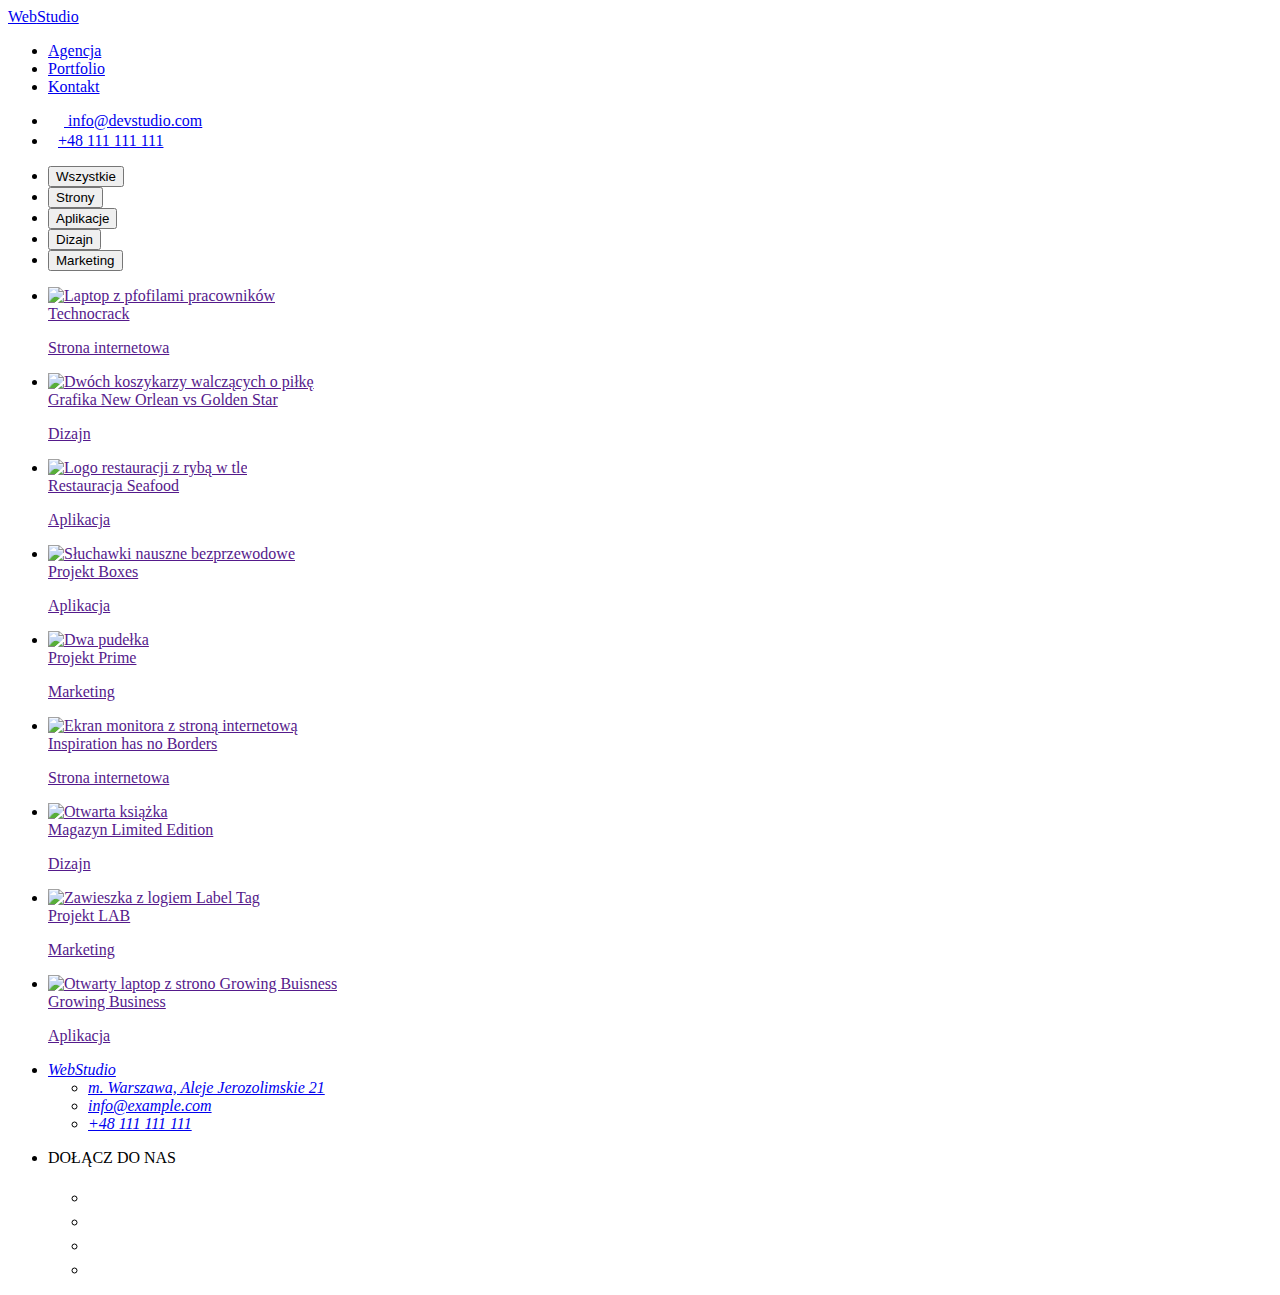
==== portfolio.html @ 14c9b8e0 "/" ====
<!DOCTYPE html>
<html lang="en">
  <head>
    <meta charset="UTF-8" />
    <meta http-equiv="X-UA-Compatible" content="IE=edge" />
    <meta name="viewport" content="width=device-width, initial-scale=1.0" />
    <title>Portfolio</title>
    <link rel="stylesheet" href="css/styles.css" />
    <link
      href="https://fonts.googleapis.com/css2?family=Raleway:wght@700&family=Roboto:wght@400;500;700;900&display=swap"
      rel="stylesheet"
    />
    <link rel="stylesheet" href="css/modern-normalize.css">
  </head>

  <body>
    <!----------------------Menu------------------------->
    <header class="header line">
      <section>
        <div class="container">
          <nav class="menu-section">
            <a href="index.html" class="menu-logo-webstudio"
              ><span class="logo-text">Web</span>Studio</a
            >

            <ul class="flex-container-menu">
              <li>
                <a href="index.html" class="menu-section-links-a">Agencja</a>
              </li>
              <li>
                <a href="portfolio.html" class="menu-section-links-a"
                  >Portfolio</a
                >
              </li>
              <li>
                <a href="kontakty" class="menu-section-links-a">Kontakt</a>
              </li>
            </ul>

            <ul class="flex-container-menu-contact">
              <li>
                <a
                  href="mailto:info@devstudio.com"
                  class="menu-social-links-a menu-email"
                  ><svg class="contact-icon" width="16" height="12">
                    <use href="images/sprite.svg#icon-envelope"></use>
                  </svg>
                  info@devstudio.com</a
                >
              </li>
              <li>
                <a href="tel:+48111111111" class="menu-social-links-a"
                  ><svg class="contact-icon" width="10" height="16">
                    <use href="images/sprite.svg#icon-smartphone"></use></svg>+48&#160;111&#160;111&#160;111</a
                >
              </li>
            </ul>
          </nav>
        </div>
      </section>
    </header>
    <!------------------------------------------------- NAGŁÓWEK -------------------------------------------->

    <main>
      <section class="section">
        <div class="container">
          <ul class="portfolio-filters-section">
            <li>
              <button type="button" class="portfolio-button">Wszystkie</button>
            </li>
            <li>
              <button type="button" class="portfolio-button">Strony</button>
            </li>
            <li>
              <button type="button" class="portfolio-button">Aplikacje</button>
            </li>
            <li>
              <button type="button" class="portfolio-button">Dizajn</button>
            </li>
            <li>
              <button type="button" class="portfolio-button">Marketing</button>
            </li>
          </ul>
        </div>

        <div class="portfolio-section">
          <ul class="portfolio-box-section">
            <li class="portfolio-box">
             <a href=""><img
                src="images/portfolio1.jpg"
                alt="Laptop z pfofilami pracowników"
                width="370"
                height="294"
              />
              <div class="portfolio-box-title">Technocrack</div>
              <p class="portfolio-box-text">Strona internetowa</p></a>
            </li>
            <li class="portfolio-box">
             <a href=""> <img
                src="images/portfolio2.jpg"
                alt="Dwóch koszykarzy walczących o piłkę"
                width="370"
                height="294"
              />
              <div class="portfolio-box-title">
                Grafika New Orlean vs Golden Star
              </div>
              <p class="portfolio-box-text">Dizajn</p></a>
            </li>
            <li class="portfolio-box">
              <a href=><img
                src="images/portfolio3.jpg"
                alt="Logo restauracji z rybą w tle"
                width="370"
                height="294"
              />
              <div class="portfolio-box-title">Restauracja Seafood</div>
              <p class="portfolio-box-text">Aplikacja</p></a>
            </li>
            <li class="portfolio-box">
             <a href=><img
                src="images/portfolio4.jpg"
                alt="Słuchawki nauszne bezprzewodowe"
                width="370"
                height="294"
              />
              <div class="portfolio-box-title">Projekt Boxes</div>
              <p class="portfolio-box-text">Aplikacja</p></a>
            </li>
            <li class="portfolio-box">
              <a href=><img
                src="images/portfolio5.jpg"
                alt="Dwa pudełka"
                width="370"
                height="294"
              />
              <div class="portfolio-box-title">Projekt Prime</div>
              <p class="portfolio-box-text">Marketing</p></a>
            </li>
            <li class="portfolio-box">
              <a href=><img
                src="images/portfolio6.jpg"
                alt="Ekran monitora z stroną internetową"
                width="370"
                height="294"
              />
              <div class="portfolio-box-title">Inspiration has no Borders</div>
              <p class="portfolio-box-text">Strona internetowa</p></a>
            </li>
            <li class="portfolio-box">
              <a href=><img
                src="images/portfolio7.jpg"
                alt="Otwarta książka"
                width="370"
                height="294"
              />
              <div class="portfolio-box-title">Magazyn Limited Edition</div>
              <p class="portfolio-box-text">Dizajn</p></a>
            </li>
            <li class="portfolio-box">
              <a href=><img
                src="images/portfolio8.jpg"
                alt="Zawieszka z logiem Label Tag"
                width="370"
                height="294"
              />
              <div class="portfolio-box-title">Projekt LAB</div>
              <p class="portfolio-box-text">Marketing</p></a>
            </li>
            <li class="portfolio-box">
              <a href=><img
                src="images/portfolio9.jpg"
                alt="Otwarty laptop z strono Growing Buisness"
                width="370"
                height="294"
              />
              <div class="portfolio-box-title">Growing Business</div>
              <p class="portfolio-box-text">Aplikacja</p></a>
            </li>
          </ul>
        </div>
      </section>
    </main>
    <section class="footer-section">
      <footer>
        <div class="container">
          <ul class="footer-containers">
            <li>
              <address>
                <a href="index.html" class="footer-logo-webstudio"><span class="logo-text">Web</span>Studio</a>
                <ul class="address-section">
                  <li>
                    <a href="m.Warszawa,AlejeJerozolimskie21" class="footer-addres">m. Warszawa, Aleje Jerozolimskie
                      21</a>
                  </li>
                  <li>
                    <a href="mailto:info@example.com" class="footer-social-links-a">info@example.com</a>
                  </li>
                  <li>
                    <a href="tel:+48111111111" class="footer-social-links-a">+48&#160;111&#160;111&#160;111</a>
                  </li>
                </ul>
              </address>
            </li>
            <li>


              <p class="footer-joinus-title">DOŁĄCZ DO NAS</p>
              <ul class="footer-icon social-list">
              <li>
                <a class="footer-social-list-link " href="">
                  <svg width="20px" height="20px">
                    <use href="images/sprite.svg#icon-instagram"></use>
                  </svg>
                </a>
              </li>
              <li>
                <a class="footer-social-list-link" href="">
                  <svg width="20px" height="20px">
                    <use href="images/sprite.svg#icon-twitter"></use>
                  </svg>
                </a>
              </li>
              <li>
                <a class="footer-social-list-link" href="">
                  <svg width="20px" height="20px">
                    <use href="images/sprite.svg#icon-facebook"></use>
                  </svg>
                </a>
              </li>
              <li>
                <a class="footer-social-list-link" href="">
                  <svg width="20px" height="20px">
                    <use href="images/sprite.svg#icon-linkedin"></use>
                  </svg>
                </a>
              </li>
            </ul>



            </li>
          </ul>
        </div>
      </footer>
    </section>
  </body>
</html>
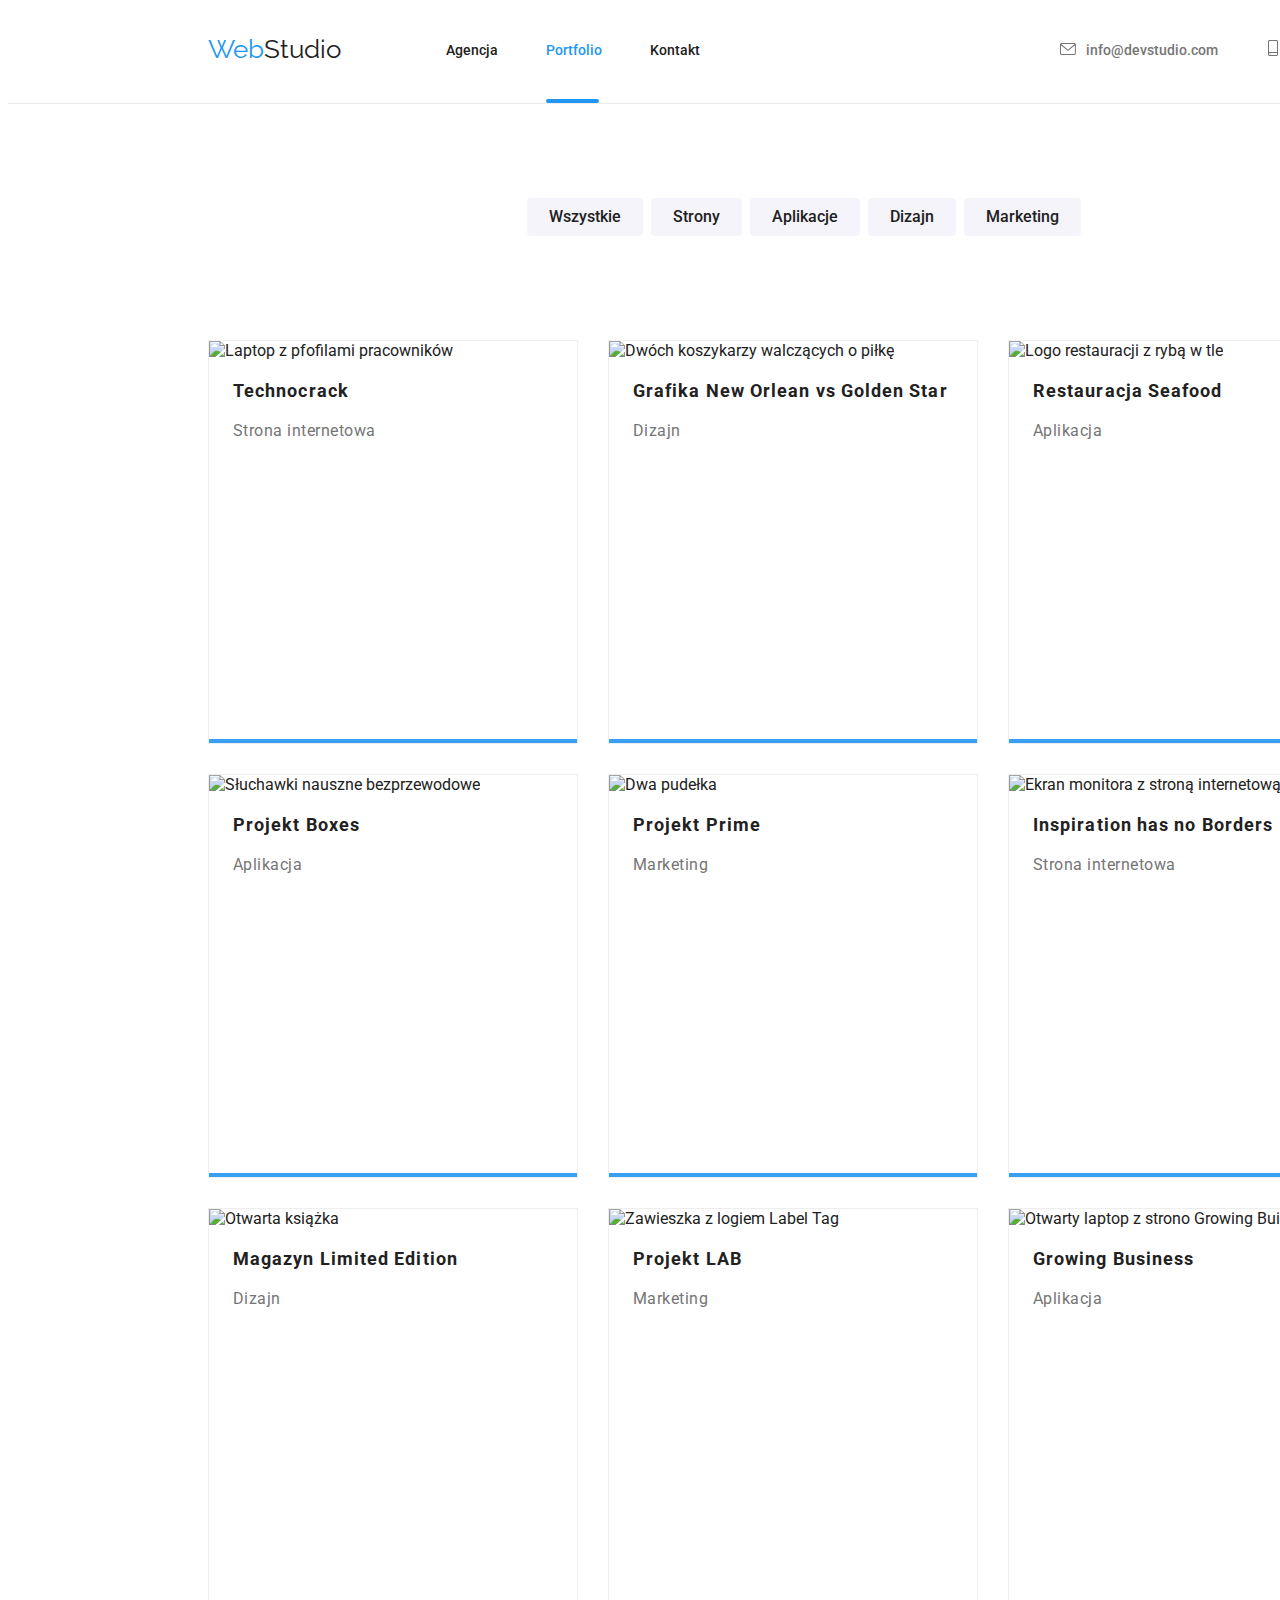
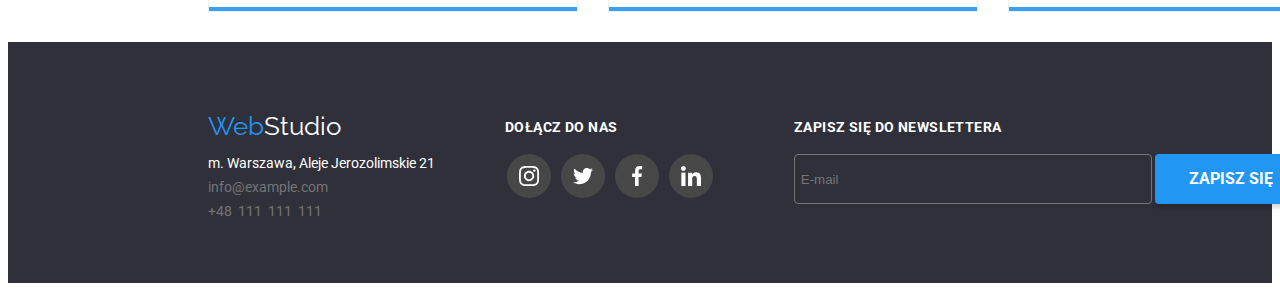
==== commit b1d63c82: "z" ====
--- a/portfolio.html
+++ b/portfolio.html
@@ -1,248 +1,286 @@
 <!DOCTYPE html>
 <html lang="en">
-  <head>
-    <meta charset="UTF-8" />
-    <meta http-equiv="X-UA-Compatible" content="IE=edge" />
-    <meta name="viewport" content="width=device-width, initial-scale=1.0" />
-    <title>Portfolio</title>
-    <link rel="stylesheet" href="css/styles.css" />
-    <link
-      href="https://fonts.googleapis.com/css2?family=Raleway:wght@700&family=Roboto:wght@400;500;700;900&display=swap"
-      rel="stylesheet"
-    />
-    <link rel="stylesheet" href="css/modern-normalize.css">
-  </head>
-
-  <body>
-    <!----------------------Menu------------------------->
-    <header class="header line">
-      <section>
-        <div class="container">
-          <nav class="menu-section">
-            <a href="index.html" class="menu-logo-webstudio"
-              ><span class="logo-text">Web</span>Studio</a
-            >
-
-            <ul class="flex-container-menu">
+
+<head>
+  <meta charset="UTF-8" />
+  <meta http-equiv="X-UA-Compatible" content="IE=edge" />
+  <meta name="viewport" content="width=device-width, initial-scale=1.0" />
+  <title>Portfolio</title>
+  <link rel="stylesheet" href="css/main.min.css" />
+  <link href="https://fonts.googleapis.com/css2?family=Raleway:wght@700&family=Roboto:wght@400;500;700;900&display=swap"
+    rel="stylesheet" />
+  <link rel="stylesheet" href="css/modern-normalize.css">
+  <link rel="stylesheet" href="images/sprite.svg" />
+</head>
+
+<body>
+  <!----------------------Menu------------------------->
+  <header class="header page__size line">
+  
+    <div class="container">
+      <nav class="section__menu">
+        <a href="index.html" class="logo__menu__webstudio"><span class="logo--text">Web</span>Studio</a>
+  <svg class="mobile__menu" data-menu-open width="16" height="24">
+    <use href="images/sprite.svg#icon-menu">
+  </svg>
+        <ul class="header__container__menu">
+          <li>
+            <a href="index.html" class="link__menu__section--a">Agencja</a>
+          </li>
+          <li class="menu__board">
+            <a href="portfolio.html" class="link__menu__section--a active">Portfolio</a>
+          </li>
+          <li>
+            <a href="#" class="link__menu__section--a">Kontakt</a>
+          </li>
+        </ul>
+  
+        <ul class="header__container__menu__contact">
+          <li>
+            <a href="mailto:info@devstudio.com" class="link__menu__social--a link__menu__email"><svg class="icon__contact"
+                width="16" height="12">
+                <use href="images/sprite.svg#icon-envelope"></use>
+              </svg>info@devstudio.com</a>
+          </li>
+          <li>
+            <a href="tel:+48111111111" class="link__menu__social--a"><svg class="icon__contact" width="10" height="16">
+                <use href="images/sprite.svg#icon-smartphone"></use>
+              </svg>
+              +48&#160 111&#160 111&#160 111</a>
+          </li>
+        </ul>
+      </nav>
+    </div>
+  
+  </header>
+  <!------------------------------------------------- NAGŁÓWEK -------------------------------------------->
+
+  <main class="page-size">
+    <div class="section">
+      <div class="container">
+        <div>
+          <ul class="portfolio__section__filters">
+            <li>
+              <button type="button" class="portfolio__button">Wszystkie</button>
+            </li>
+            <li>
+              <button type="button" class="portfolio__button">Strony</button>
+            </li>
+            <li>
+              <button type="button" class="portfolio__button">Aplikacje</button>
+            </li>
+            <li>
+              <button type="button" class="portfolio__button">Dizajn</button>
+            </li>
+            <li>
+              <button type="button" class="portfolio__button">Marketing</button>
+            </li>
+          </ul>
+        </div>
+
+        <div class="portfolio__section">
+          <ul class="portfolio__section__box">
+            <li>
+              <div class="portfolio__box">
+                <a><img src="images/portfolio1.jpg" alt="Laptop z pfofilami pracowników" width="370" height="294" />
+                  <div class="portfolio__box--overlay portfolio__box--overlay--text"><span>Technocrack jest popularną
+                      platformą wykorzystywaną do
+                      rozpowszechniania
+                      koronawirusa. Firmy wykorzystują tę platformę
+                      do celów szpiegowskich i ataków na niezabezpieczone serwery konkurencji</span></div>
+                  <div class="portfolio__box__text__section">
+                    <div class="portfolio__box--title">Technocrack</div>
+                    <p class="portfolio__box--text">Strona internetowa</p>
+                  </div>
+                </a>
+              </div>
+            </li>
+            <li class="portfolio__box">
+              <a><img src="images/portfolio2.jpg" alt="Dwóch koszykarzy walczących o piłkę" width="370" height="294" />
+                <div class="portfolio__box--overlay portfolio__box--overlay--text"><span>Technocrack jest popularną
+                    platformą wykorzystywaną do
+                    rozpowszechniania
+                    koronawirusa. Firmy wykorzystują tę platformę
+                    do celów szpiegowskich i ataków na niezabezpieczone serwery konkurencji</span></div>
+                <div class="portfolio__box__text__section">
+                  <div class="portfolio__box--title">
+                    Grafika New Orlean vs Golden Star
+                  </div>
+                  <p class="portfolio__box--text">Dizajn</p>
+                </div>
+              </a>
+            </li>
+            <li class="portfolio__box">
+              <a><img src="images/portfolio3.jpg" alt="Logo restauracji z rybą w tle" width="370" height="294" />
+                <div class="portfolio__box--overlay portfolio__box--overlay--text"><span>Technocrack jest popularną
+                    platformą wykorzystywaną do
+                    rozpowszechniania
+                    koronawirusa. Firmy wykorzystują tę platformę
+                    do celów szpiegowskich i ataków na niezabezpieczone serwery konkurencji</span></div>
+                <div class="portfolio__box__text__section">
+                  <div class="portfolio__box--title">Restauracja Seafood</div>
+                  <p class="portfolio__box--text">Aplikacja</p>
+                </div>
+              </a>
+            </li>
+            <li class="portfolio__box">
+              <a><img src="images/portfolio4.jpg" alt="Słuchawki nauszne bezprzewodowe" width="370" height="294" />
+                <div class="portfolio__box--overlay portfolio__box--overlay--text"><span>Technocrack jest popularną
+                    platformą wykorzystywaną do
+                    rozpowszechniania
+                    koronawirusa. Firmy wykorzystują tę platformę
+                    do celów szpiegowskich i ataków na niezabezpieczone serwery konkurencji</span></div>
+                <div class="portfolio__box__text__section">
+                  <div class="portfolio__box--title">Projekt Boxes</div>
+                  <p class="portfolio__box--text">Aplikacja</p>
+                </div>
+              </a>
+            </li>
+            <li class="portfolio__box">
+              <a><img src="images/portfolio5.jpg" alt="Dwa pudełka" width="370" height="294" />
+                <div class="portfolio__box--overlay portfolio__box--overlay--text"><span>Technocrack jest popularną
+                    platformą wykorzystywaną do
+                    rozpowszechniania
+                    koronawirusa. Firmy wykorzystują tę platformę
+                    do celów szpiegowskich i ataków na niezabezpieczone serwery konkurencji</span></div>
+                <div class="portfolio__box__text__section">
+                  <div class="portfolio__box--title">Projekt Prime</div>
+                  <p class="portfolio__box--text">Marketing</p>
+                </div>
+              </a>
+            </li>
+            <li class="portfolio__box">
+              <a><img src="images/portfolio6.jpg" alt="Ekran monitora z stroną internetową" width="370" height="294" />
+                <div class="portfolio__box--overlay portfolio__box--overlay--text"><span>Technocrack jest popularną
+                    platformą wykorzystywaną do
+                    rozpowszechniania
+                    koronawirusa. Firmy wykorzystują tę platformę
+                    do celów szpiegowskich i ataków na niezabezpieczone serwery konkurencji</span></div>
+                <div class="portfolio__box__text__section">
+                  <div class="portfolio__box--title">Inspiration has no Borders</div>
+                  <p class="portfolio__box--text">Strona internetowa</p>
+                </div>
+              </a>
+            </li>
+            <li class="portfolio__box">
+              <a><img src="images/portfolio7.jpg" alt="Otwarta książka" width="370" height="294" />
+                <div class="portfolio__box--overlay portfolio__box--overlay--text"><span>Technocrack jest popularną
+                    platformą wykorzystywaną do
+                    rozpowszechniania
+                    koronawirusa. Firmy wykorzystują tę platformę
+                    do celów szpiegowskich i ataków na niezabezpieczone serwery konkurencji</span></div>
+                <div class="portfolio__box__text__section">
+                  <div class="portfolio__box--title">Magazyn Limited Edition</div>
+                  <p class="portfolio__box--text">Dizajn</p>
+                </div>
+              </a>
+            </li>
+            <li class="portfolio__box">
+              <a><img src="images/portfolio8.jpg" alt="Zawieszka z logiem Label Tag" width="370" height="294" />
+                <div class="portfolio__box--overlay portfolio__box--overlay--text"><span>Technocrack jest popularną
+                    platformą wykorzystywaną do
+                    rozpowszechniania
+                    koronawirusa. Firmy wykorzystują tę platformę
+                    do celów szpiegowskich i ataków na niezabezpieczone serwery konkurencji</span></div>
+                <div class="portfolio__box__text__section">
+                  <div class="portfolio__box--title">Projekt LAB</div>
+                  <p class="portfolio__box--text">Marketing</p>
+                </div>
+              </a>
+            </li>
+            <li class="portfolio__box">
+              <a><img src="images/portfolio9.jpg" alt="Otwarty laptop z strono Growing Buisness" width="370"
+                  height="294" />
+                <div class="portfolio__box--overlay portfolio__box--overlay--text"><span>Technocrack jest popularną
+                    platformą wykorzystywaną do
+                    rozpowszechniania
+                    koronawirusa. Firmy wykorzystują tę platformę
+                    do celów szpiegowskich i ataków na niezabezpieczone serwery konkurencji</span></div>
+                <div class="portfolio__box__text__section">
+                  <div class="portfolio__box--title">Growing Business</div>
+                  <p class="portfolio__box--text">Aplikacja</p>
+                </div>
+              </a>
+            </li>
+          </ul>
+        </div>
+      </div>
+    </div>
+
+
+  <footer class="section__footer">
+    <div class="container footer__column">
+      <ul class="container__footer">
+        <li>
+          <address>
+            <a href="index.html" class="logo__footer__webstudio"><span class="logo--text">Web</span>Studio</a>
+            <ul class="section__address">
               <li>
-                <a href="index.html" class="menu-section-links-a">Agencja</a>
+                <a href="m.Warszawa,AlejeJerozolimskie21" class="footer__address">m. Warszawa, Aleje Jerozolimskie
+                  21</a>
               </li>
               <li>
-                <a href="portfolio.html" class="menu-section-links-a"
-                  >Portfolio</a
-                >
+                <a href="mailto:info@example.com" class="link__footer__social--a">info@example.com</a>
               </li>
               <li>
-                <a href="kontakty" class="menu-section-links-a">Kontakt</a>
+                <a href="tel:+48111111111" class="link__footer__social--a">+48&#160 111&#160 111&#160 111</a>
               </li>
             </ul>
-
-            <ul class="flex-container-menu-contact">
-              <li>
-                <a
-                  href="mailto:info@devstudio.com"
-                  class="menu-social-links-a menu-email"
-                  ><svg class="contact-icon" width="16" height="12">
-                    <use href="images/sprite.svg#icon-envelope"></use>
-                  </svg>
-                  info@devstudio.com</a
-                >
-              </li>
-              <li>
-                <a href="tel:+48111111111" class="menu-social-links-a"
-                  ><svg class="contact-icon" width="10" height="16">
-                    <use href="images/sprite.svg#icon-smartphone"></use></svg>+48&#160;111&#160;111&#160;111</a
-                >
-              </li>
-            </ul>
-          </nav>
-        </div>
-      </section>
-    </header>
-    <!------------------------------------------------- NAGŁÓWEK -------------------------------------------->
-
-    <main>
-      <section class="section">
-        <div class="container">
-          <ul class="portfolio-filters-section">
-            <li>
-              <button type="button" class="portfolio-button">Wszystkie</button>
-            </li>
-            <li>
-              <button type="button" class="portfolio-button">Strony</button>
-            </li>
-            <li>
-              <button type="button" class="portfolio-button">Aplikacje</button>
-            </li>
-            <li>
-              <button type="button" class="portfolio-button">Dizajn</button>
-            </li>
-            <li>
-              <button type="button" class="portfolio-button">Marketing</button>
-            </li>
-          </ul>
-        </div>
-
-        <div class="portfolio-section">
-          <ul class="portfolio-box-section">
-            <li class="portfolio-box">
-             <a href=""><img
-                src="images/portfolio1.jpg"
-                alt="Laptop z pfofilami pracowników"
-                width="370"
-                height="294"
-              />
-              <div class="portfolio-box-title">Technocrack</div>
-              <p class="portfolio-box-text">Strona internetowa</p></a>
-            </li>
-            <li class="portfolio-box">
-             <a href=""> <img
-                src="images/portfolio2.jpg"
-                alt="Dwóch koszykarzy walczących o piłkę"
-                width="370"
-                height="294"
-              />
-              <div class="portfolio-box-title">
-                Grafika New Orlean vs Golden Star
-              </div>
-              <p class="portfolio-box-text">Dizajn</p></a>
-            </li>
-            <li class="portfolio-box">
-              <a href=><img
-                src="images/portfolio3.jpg"
-                alt="Logo restauracji z rybą w tle"
-                width="370"
-                height="294"
-              />
-              <div class="portfolio-box-title">Restauracja Seafood</div>
-              <p class="portfolio-box-text">Aplikacja</p></a>
-            </li>
-            <li class="portfolio-box">
-             <a href=><img
-                src="images/portfolio4.jpg"
-                alt="Słuchawki nauszne bezprzewodowe"
-                width="370"
-                height="294"
-              />
-              <div class="portfolio-box-title">Projekt Boxes</div>
-              <p class="portfolio-box-text">Aplikacja</p></a>
-            </li>
-            <li class="portfolio-box">
-              <a href=><img
-                src="images/portfolio5.jpg"
-                alt="Dwa pudełka"
-                width="370"
-                height="294"
-              />
-              <div class="portfolio-box-title">Projekt Prime</div>
-              <p class="portfolio-box-text">Marketing</p></a>
-            </li>
-            <li class="portfolio-box">
-              <a href=><img
-                src="images/portfolio6.jpg"
-                alt="Ekran monitora z stroną internetową"
-                width="370"
-                height="294"
-              />
-              <div class="portfolio-box-title">Inspiration has no Borders</div>
-              <p class="portfolio-box-text">Strona internetowa</p></a>
-            </li>
-            <li class="portfolio-box">
-              <a href=><img
-                src="images/portfolio7.jpg"
-                alt="Otwarta książka"
-                width="370"
-                height="294"
-              />
-              <div class="portfolio-box-title">Magazyn Limited Edition</div>
-              <p class="portfolio-box-text">Dizajn</p></a>
-            </li>
-            <li class="portfolio-box">
-              <a href=><img
-                src="images/portfolio8.jpg"
-                alt="Zawieszka z logiem Label Tag"
-                width="370"
-                height="294"
-              />
-              <div class="portfolio-box-title">Projekt LAB</div>
-              <p class="portfolio-box-text">Marketing</p></a>
-            </li>
-            <li class="portfolio-box">
-              <a href=><img
-                src="images/portfolio9.jpg"
-                alt="Otwarty laptop z strono Growing Buisness"
-                width="370"
-                height="294"
-              />
-              <div class="portfolio-box-title">Growing Business</div>
-              <p class="portfolio-box-text">Aplikacja</p></a>
-            </li>
-          </ul>
-        </div>
-      </section>
-    </main>
-    <section class="footer-section">
-      <footer>
-        <div class="container">
-          <ul class="footer-containers">
-            <li>
-              <address>
-                <a href="index.html" class="footer-logo-webstudio"><span class="logo-text">Web</span>Studio</a>
-                <ul class="address-section">
-                  <li>
-                    <a href="m.Warszawa,AlejeJerozolimskie21" class="footer-addres">m. Warszawa, Aleje Jerozolimskie
-                      21</a>
-                  </li>
-                  <li>
-                    <a href="mailto:info@example.com" class="footer-social-links-a">info@example.com</a>
-                  </li>
-                  <li>
-                    <a href="tel:+48111111111" class="footer-social-links-a">+48&#160;111&#160;111&#160;111</a>
-                  </li>
-                </ul>
-              </address>
-            </li>
-            <li>
-
-
-              <p class="footer-joinus-title">DOŁĄCZ DO NAS</p>
-              <ul class="footer-icon social-list">
-              <li>
-                <a class="footer-social-list-link " href="">
-                  <svg width="20px" height="20px">
-                    <use href="images/sprite.svg#icon-instagram"></use>
-                  </svg>
-                </a>
-              </li>
-              <li>
-                <a class="footer-social-list-link" href="">
-                  <svg width="20px" height="20px">
-                    <use href="images/sprite.svg#icon-twitter"></use>
-                  </svg>
-                </a>
-              </li>
-              <li>
-                <a class="footer-social-list-link" href="">
-                  <svg width="20px" height="20px">
-                    <use href="images/sprite.svg#icon-facebook"></use>
-                  </svg>
-                </a>
-              </li>
-              <li>
-                <a class="footer-social-list-link" href="">
-                  <svg width="20px" height="20px">
-                    <use href="images/sprite.svg#icon-linkedin"></use>
-                  </svg>
-                </a>
-              </li>
-            </ul>
-
-
-
-            </li>
-          </ul>
-        </div>
-      </footer>
-    </section>
-  </body>
-</html>
+          </address>
+        </li>
+        <li>
+          <p class="footer__joinus__title">DOŁĄCZ DO NAS</p>
+          <ul class="icon__footer list__social">
+            <li>
+              <a class="list__social__footer__link" href="">
+                <svg width="20px" height="20px">
+                  <use href="images/sprite.svg#icon-instagram"></use>
+                </svg>
+              </a>
+            </li>
+            <li>
+              <a class="list__social__footer__link" href="">
+                <svg width="20px" height="20px">
+                  <use href="images/sprite.svg#icon-twitter"></use>
+                </svg>
+              </a>
+            </li>
+            <li>
+              <a class="list__social__footer__link" href="">
+                <svg width="20px" height="20px">
+                  <use href="images/sprite.svg#icon-facebook"></use>
+                </svg>
+              </a>
+            </li>
+            <li>
+              <a class="list__social__footer__link" href="">
+                <svg width="20px" height="20px">
+                  <use href="images/sprite.svg#icon-linkedin"></use>
+                </svg>
+              </a>
+            </li>
+          </ul>
+        </li>
+        <li>
+          <p class="footer__newsletter">Zapisz się do newslettera</p>
+          <ul>
+            <li class="footer__modal">
+              <form>
+                <label>
+                  <input class="footer__modal__input" type="email" name="email" placeholder=" E-mail" />
+                  <button class="footer__button footer__button__text" type="submit">ZAPISZ SIĘ<span
+                      class="icon__footer__send"><svg height="24px" width="24px">
+                        <use href="images/sprite.svg#icon-icon-send"></use>
+                      </svg></span></button>
+                </label>
+              </form>
+            </li>
+          </ul>
+        </li>
+      </ul>
+    </div>
+  </footer>
+  </main>
+</body>
+
+</html>--- a/css/main.min.css
+++ b/css/main.min.css
@@ -0,0 +1,2 @@
+.visually__hidden{border:0;clip:rect(0 0 0 0);height:auto;margin:0;overflow:hidden;padding:0;position:absolute;width:1px;white-space:nowrap}:root{--main-font: "Roboto", sans-serif;--secondary-font: "Raleway", sans-serif;--main-color: #212121;--secondary-color: #757575;--third-color: #ffffff;--brand-color: #2196f3;--main-background-color: #ffffff;--secondary-background-color: #2f303a;--third-background-color: #f5f4fa;--fourth-background-color: #474747;--main-icon-color: #afb1b8}h1,h2,h3,h4,h5,h6{margin:0;padding:0}ul,ol{margin:0;padding:0;list-style:none}p{padding:0}body{font-family:var(--main-font);color:var(--main-color);background:var(--main-background-color)}a{text-decoration:none}.section__our__strenghts{display:flex;justify-content:center;letter-spacing:0.03em}@media screen and (min-device-pixel-ratio: 2) and (min-width: 320px) and (max-width: 768px), screen and (-webkit-min-device-pixel-ratio: 2) and (min-width: 320px) and (max-width: 768px), screen and (min-resolution: 192dpi) and (min-width: 320px) and (max-width: 768px), screen and (min-resolution: 2dppx) and (min-width: 320px) and (max-width: 768px){.section__title{height:400px;margin:0 auto;background-image:linear-gradient(rgba(47,48,58,0.4), #2f303a66),url(/images/obraz-tla.jpg);background-size:480px 400px;background-repeat:no-repeat;background-color:var(--secondary-background-color)}.section__our__strenghts{margin-top:60px}}@media screen and (min-width: 320px) and (max-width: 768px){.section__footer{text-align:center;padding-top:60px;padding-bottom:60px;background:var(--secondary-background-color)}__address{letter-spacing:0.03em;display:block;align-content:center}}@media screen and (min-device-pixel-ratio: 2) and (min-width: 768px) and (max-width: 1200px), screen and (-webkit-min-device-pixel-ratio: 2) and (min-width: 768px) and (max-width: 1200px), screen and (min-resolution: 192dpi) and (min-width: 768px) and (max-width: 1200px), screen and (min-resolution: 2dppx) and (min-width: 768px) and (max-width: 1200px){.section__menu{display:flex}.section__title{height:600px;margin:0 auto;background-image:linear-gradient(rgba(47,48,58,0.4), rgba(47,48,58,0.4)),url(/images/obraz-tla1x.jpg);background-size:1200px 600px;background-repeat:no-repeat;background-color:var(--secondary-background-color)}.section__our__strenghts{display:flex;justify-content:center;letter-spacing:0.03em;column-count:2}.section__footer{padding-top:60px;padding-bottom:60px;background:var(--secondary-background-color)}.section__footer__address{letter-spacing:0.03em;display:block;align-content:center}address{text-align:center}}@media screen and (min-device-pixel-ratio: 2) and (min-width: 1200px) and (max-width: 1600px), screen and (-webkit-min-device-pixel-ratio: 2) and (min-width: 1200px) and (max-width: 1600px), screen and (min-resolution: 192dpi) and (min-width: 1200px) and (max-width: 1600px), screen and (min-resolution: 2dppx) and (min-width: 1200px) and (max-width: 1600px){.section__menu{display:flex;width:1200px}.section__title{height:600px;margin:0 auto;background-image:linear-gradient(rgba(47,48,58,0.4), rgba(47,48,58,0.4)),url(/images/obraz-tla2x.jpg);background-size:1600px 600px;background-repeat:no-repeat;background-color:var(--secondary-background-color)}.section__our__strenghts{display:flex;justify-content:center;letter-spacing:0.03em}.section__footer{display:flex;padding-top:60px;padding-bottom:60px;background:var(--secondary-background-color)}.section__footer__address{letter-spacing:0.03em;display:block;align-content:center}}.section__menu{display:flex}.section__title{height:600px;margin:0 auto;background-image:linear-gradient(rgba(47,48,58,0.4), rgba(47,48,58,0.4)),url(/images/obraz-tla2x.jpg);background-size:cover;background-repeat:no-repeat;background-color:var(--secondary-background-color)}.section__footer{padding-top:60px;padding-bottom:60px;background:var(--secondary-background-color)}@media screen and (min-width: 320px) and (max-width: 768px){.container{min-width:320px;padding:0px 15px;margin:0 auto}.our__strengths__container{padding-top:60px}.container__footer{display:block}}@media screen and (min-width: 768px) and (max-width: 1200px){.container{min-width:768px;padding:0px 15px;margin:0 auto}.our__strengths__container{padding-top:60px;padding-bottom:60px;column-count:2}}@media screen and (min-width: 1200px) and (max-width: 1600px){.container{min-width:1200px;padding:0px 200px;margin:0 auto}.our__strengths__container{padding-top:94px;padding-bottom:60px;column-count:4}.container__footer{display:flex}}.backdrop{position:fixed;left:0;top:0;width:100%;height:100%;background-color:rgba(0,0,0,0.2)}.modal{position:relative;top:10%;margin:auto;width:528px;min-height:581px;background-color:var(--main-background-color);transition-duration:250ms}.modal__svg{position:absolute;width:18px;height:18px;fill:var(--main-color);top:14px;right:10px;margin-right:-50%;transform:translate(-50%, -50%)}.modal__svg:hover{border-color:var(--brand-color);fill:var(--brand-color);transition-duration:250ms}.modal__content{display:flex;flex-direction:column;margin-bottom:10px;width:448px;margin:0 auto;justify-content:center}.modal__label{display:flex;flex-direction:column;padding-bottom:10px;font-family:var(--main-font);font-style:normal;font-weight:400;font-size:12px;line-height:14px;letter-spacing:0.01em;color:var(--secondary-color)}.modal__input,.modal__input__comment{border:1px solid rgba(33,33,33,0.2);box-sizing:border-box;border-radius:4px}.modal__input:hover,.modal__input__comment:hover{border-color:var(--brand-color);fill:var(--brand-color);transition-duration:250ms}.modal__input{height:40px;padding-left:40px}.modal__input__comment{height:120px;resize:none}.modal__title{font-family:var(--main-font);font-style:normal;font-weight:700;font-size:20px;line-height:23px;text-align:center;letter-spacing:0.03em;color:var(--main-color);margin-top:40px}.modal__rules--text{font-family:var(--main-font);font-style:normal;font-weight:400;font-size:14px;line-height:24px;letter-spacing:0.03em;margin-bottom:30px;color:var(--secondary-color)}.modal__rules--text:before{display:inline-block;content:"";width:16px;height:16px;border-radius:2px;border:1px solid #000}.modal__rules__checkbox{display:block;content:""}.modal__rules__checkbox:checked+.modal__rules--text::before{color:var(--brand-color);background-color:var(--brand-color);border:none;background-image:url(../images/vector.svg);background-repeat:no-repeat;background-position:center}.rules__link{color:var(--brand-color)}.close__btn{position:absolute;top:8px;right:8px;color:#212121;border:1px solid rgba(0,0,0,0.1);width:30px;height:30px;background-color:transparent;border-radius:50%;cursor:pointer}.is__hidden{opacity:0;visibility:hidden;pointer-events:none}.menu{display:flex;flex-direction:column;justify-content:space-between;z-index:1;position:fixed;left:0;top:0;width:100%;height:100%;background-color:white;padding:48px 40px;transition:opacity 250ms cubic-bezier(0.4, 0, 0.2, 1)}.menu__nav-list{display:block;flex-grow:1;background-color:white;width:480px;height:796px;margin-bottom:270px}.menu__nav-item:not(:last-child){margin-bottom:32px}.menu__contact-list{display:block;margin-bottom:32px}.menu__contact-item{margin-bottom:32px}.menu__phone{text-decoration:none;font-weight:500;font-size:34px;line-height:1.176;letter-spacing:0.02em;color:var(--brand-color)}.menu__social-list{justify-content:space-between;align-items:center;flex-wrap:wrap}.mobile-menu__close-btn{position:absolute;width:40px;height:40px;padding:7px;border:none;top:10px;right:15px;transition-property:fill;transition-duration:250ms;transition-timing-function:cubic-bezier(0.4, 0, 0.2, 1)}.mobile-menu__close-btn:hover{fill:var(--brand-color)}.mobile-menu__nav-link{font-weight:500;text-decoration:none;font-size:40px;line-height:1.175;letter-spacing:0.02em;color:var(--main-color);transition-property:color;transition-duration:250ms;transition-timing-function:cubic-bezier(0.4, 0, 0.2, 1)}.mobile-menu__nav-link:hover,.mobile-menu__nav-link:focus{color:var(--brand-color)}.mobile-menu__mail{text-decoration:none;font-weight:500;font-size:24px;line-height:1.167;letter-spacing:0.02em;color:var(--secondary-color);transition-property:color;transition-duration:250ms;transition-timing-function:cubic-bezier(0.4, 0, 0.2, 1)}.mobile-menu__mail:hover,.mobile-menu__mail:focus{color:var(--brand-color)}.mobile-menu__social-link{text-decoration:none;font-weight:500;font-size:18px;line-height:1.223;letter-spacing:0.02em;color:var(--brand-color);position:relative}.mobile-menu__social-item{position:relative;display:inline-block;padding-right:20px}.mobile-menu__social-item:not(:first-child)::before{content:"";position:absolute;left:0;top:0;width:0;height:100%;border:1px solid rgba(33,33,33,0.2);transform:translateX(-10px)}@media screen and (min-width: 320px) and (max-width: 768px){.logo__menu__webstudio{width:145px;height:31px;margin-right:93px;font-family:var(--secondary-font);font-style:normal;font-size:26px;line-height:75%;color:var(--main-color);display:flex}.logo__footer__webstudio{color:var(--third-color);font-family:var(--secondary-font);font-style:normal;font-size:26px;line-height:191%}.logo--text{color:var(--brand-color)}}@media screen and (min-width: 768px) and (max-width: 1200px){.logo__menu__webstudio{width:145px;height:31px;margin-right:93px;font-family:var(--secondary-font);font-style:normal;font-size:26px;line-height:75%;color:var(--main-color);display:flex}.logo__footer__webstudio{color:var(--third-color);font-family:var(--secondary-font);font-style:normal;font-size:26px;line-height:191%}.logo--text{color:var(--brand-color)}}@media screen and (min-width: 1200px) and (max-width: 1600px){.logo__menu__webstudio{width:145px;height:31px;margin-right:93px;font-family:var(--secondary-font);font-style:normal;font-size:26px;line-height:75%;color:var(--main-color);display:flex}.logo__footer__webstudio{color:var(--third-color);font-family:var(--secondary-font);font-style:normal;font-size:26px;line-height:191%}.logo--text{color:var(--brand-color)}}.button{cursor:pointer;color:var(--main-color);background-color:var(--brand-color);border:none}.button .button:hover{color:var(--third-color);background-color:var(--brand-color);transition-duration:250ms}.button__main{margin:0 auto;width:200px;height:50px;display:flex;justify-content:center;align-items:center;margin-top:32px;box-shadow:0px 4px 4px rgba(0,0,0,0.15);border-radius:4px;cursor:pointer;color:var(--main-color);background-color:var(--brand-color);border:none}.button__main--text{font-size:16px;line-height:188%;color:var(--third-color);font-weight:700}@media screen and (min-width: 320px) and (max-width: 768px){.link__footer__social--a{font-size:14px;line-height:171%;font-style:normal;color:var(--secondary-color);transition-duration:250ms}.link__footer__social--a:hover{color:var(--brand-color);transition-duration:250ms}}@media screen and (min-width: 768px) and (max-width: 1200px){.link__menu__section--a,.link__menu__social--a{font-size:14px;font-weight:500;line-height:146%}.link__menu__social--a{color:var(--secondary-color);text-decoration:none}.link__menu__social--a:hover{color:var(--brand-color);transition-duration:250ms}.link__menu__section--a{position:relative;color:var(--main-color)}.link__menu__section--a:hover{color:var(--brand-color);transition-duration:250ms}.link__menu__email{margin-right:50px}.link__customer{background-color:var(--main-background-color);fill:var(--main-icon-color)}}.link__footer__social--a{font-size:14px;line-height:171%;font-style:normal;color:var(--secondary-color);transition-duration:250ms}.link__footer__social--a:hover{color:var(--brand-color);transition-duration:250ms}.link__footer__social--a{font-size:14px;line-height:171%;font-style:normal;color:var(--secondary-color);transition-duration:250ms}.link__footer__social--a:hover{color:var(--brand-color);transition-duration:250ms}.link__menu__section--a,.link__menu__social--a{font-size:14px;font-weight:500;line-height:146%}.link__menu__social--a{color:var(--secondary-color);text-decoration:none}.link__menu__social--a:hover{color:var(--brand-color);transition-duration:250ms}.link__menu__section--a{position:relative;color:var(--main-color)}.link__menu__section--a:hover{color:var(--brand-color);transition-duration:250ms}.link__menu__email{margin-right:50px}.link__customer{background-color:var(--main-background-color);fill:var(--main-icon-color)}@media screen and (min-width: 1200px) and (max-width: 1600px){.link__footer__social--a{font-size:14px;line-height:171%;font-style:normal;color:var(--secondary-color);transition-duration:250ms}.link__footer__social--a:hover{color:var(--brand-color);transition-duration:250ms}.link__footer__social--a{font-size:14px;line-height:171%;font-style:normal;color:var(--secondary-color);transition-duration:250ms}.link__footer__social--a:hover{color:var(--brand-color);transition-duration:250ms}}@media screen and (min-width: 320px) and (max-width: 768px){.list__social{display:flex;justify-content:space-evenly;align-items:center}.list__social__link{width:44px;height:44px;background-color:var(--main-background-color);fill:var(--main-icon-color)}.list__social__link:hover{background-color:var(--brand-color);fill:var(--third-color);transition-duration:250ms}.list__social__footer__link{margin-right:10px;background-color:var(--fourth-background-color);fill:var(--third-color)}.list__social__footer__link:hover{background-color:var(--brand-color);fill:var(--third-color);transition-duration:250ms}.list__social__link,.list__social__footer__link{display:flex;width:44px;height:44px;border-radius:50%;justify-content:center;align-items:center}}@media screen and (min-width: 768px) and (max-width: 1200px){.list__social{display:flex;justify-content:space-evenly;align-items:center}.list__social__link{width:44px;height:44px;background-color:var(--main-background-color);fill:var(--main-icon-color)}.list__social__link:hover{background-color:var(--brand-color);fill:var(--third-color);transition-duration:250ms}.list__social__footer__link{margin-right:10px;background-color:var(--fourth-background-color);fill:var(--third-color)}.list__social__footer__link:hover{background-color:var(--brand-color);fill:var(--third-color);transition-duration:250ms}.list__social__link,.list__social__footer__link{display:flex;width:44px;height:44px;border-radius:50%;justify-content:center;align-items:center}}@media screen and (min-width: 1200px) and (max-width: 1600px){.list__social{display:flex;justify-content:space-evenly;align-items:center}.list__social__link{width:44px;height:44px;background-color:var(--main-background-color);fill:var(--main-icon-color)}.list__social__link:hover{background-color:var(--brand-color);fill:var(--third-color);transition-duration:250ms}.list__social__footer__link{margin-right:10px;background-color:var(--fourth-background-color);fill:var(--third-color)}.list__social__footer__link:hover{background-color:var(--brand-color);fill:var(--third-color);transition-duration:250ms}.list__social__link,.list__social__footer__link{display:flex;width:44px;height:44px;border-radius:50%;justify-content:center;align-items:center}}@media screen and (min-width: 320px) and (max-width: 768px){.icon__contact{margin-right:10px;fill:var(--secondary-color)}.icon__contact :hover{fill:var(--brand-color);transition-duration:250ms}}.icon__main{width:450px;height:110px;background-color:var(--third-background-color);border-radius:4px}.icon__footer{justify-content:center}.icon__footer__send{display:flex;padding-left:24px}@media screen and (min-width: 768px) and (max-width: 1200px){.icon__contact{margin-right:10px;fill:var(--secondary-color)}.icon__contact :hover{fill:var(--brand-color);transition-duration:250ms}.icon__main{width:354px;height:110px;background-color:var(--third-background-color);border-radius:4px}.icon__footer{justify-content:center}.icon__footer__send{display:flex;padding-left:24px}}@media screen and (min-width: 1200px) and (max-width: 1600px){.icon__modal{position:fixed;margin:20px 50px 20px 50px}.icon__contact{margin-right:10px;fill:var(--secondary-color)}.icon__contact :hover{fill:var(--brand-color);transition-duration:250ms}.icon__main{width:270px;margin-bottom:30px}.icon__footer{margin-left:72px}.icon__footer__send{display:flex;padding-left:24px}}.header{padding:32px 0px 32px 0px}.header__container__menu{width:254px;height:16px;display:flex;justify-content:space-between;text-align:center}.header__container__menu__contact{height:16px;display:flex}@media screen and (min-width: 320px) and (max-width: 768px){.header__container__menu{display:none}.header__container__menu__contact{display:none}}@media screen and (min-width: 768px) and (max-width: 1200px){.header__container__menu__contact{position:absolute;display:block;right:20px}.mobile__menu{display:none}}@media screen and (min-width: 1200px) and (max-width: 1600px){.header__container__menu__contact{height:16px;display:inline-flex;padding-left:360px}.mobile__menu{display:none}}.line{margin:0 auto;width:1600px;left:0px;border-bottom:1px solid #ececec}.menu__board::after{position:relative;display:block;content:"";height:4px;width:53px;background-color:var(--brand-color);border-radius:2px;bottom:-39px}.mobile__menu{position:absolute;right:24px;top:22px;margin:0 auto}@media screen and (min-width: 320px) and (max-width: 768px){.main__title{margin:0 auto;padding-top:118px;justify-content:center;text-align:center;font-size:26px;font-weight:900;line-height:162%;letter-spacing:0.06em;color:var(--third-color)}}@media screen and (min-width: 768px) and (max-width: 1200px){.main__title{margin:0 auto;padding-top:118px;justify-content:center;text-align:center;font-size:26px;font-weight:900;line-height:162%;letter-spacing:0.06em;color:var(--third-color)}}@media screen and (min-width: 1200px) and (max-width: 1600px){.main__title{margin:0 auto;padding-top:200px;justify-content:center;text-align:center;font-size:44px;font-weight:900;line-height:136%;letter-spacing:0.06em;color:var(--third-color)}}@media screen and (min-width: 320px) and (max-width: 768px){.our__strengths__title{display:none}.our__strengths__photo{display:none}.our__strengths__box{text-align:center;margin-right:30px;letter-spacing:0.03em;width:450px}.our__strengths__box:last-child{margin-right:0px}.our__strengths__box--title{height:16px;font-size:36px;line-height:162%}.our__strengths__box--text{text-align:justify;height:75px;letter-spacing:0.03em;color:var(--secondary-color)}.our__strengths__box--title,.our__strengths__box--text{font-size:14px;line-height:171%}}@media screen and (min-width: 768px) and (max-width: 1200px){.our__strengths{column-count:2}.our__strengths__title{display:none}.our__strengths__photo{display:none}.our__strengths__photo--margin{margin-right:30px}.our__strengths__box{text-align:center;letter-spacing:0.03em}.our__strengths__box:last-child{margin-right:0px}.our__strengths__box--title{text-align:center;height:16px;font-size:36px;line-height:162%}.our__strengths__box--text{text-align:justify;height:75px;letter-spacing:0.03em;color:var(--secondary-color)}.our__strengths__box--title,.our__strengths__box--text{font-size:14px;line-height:171%}}@media screen and (min-width: 1200px) and (max-width: 1600px){.page__size{width:1600px}.our__strengths__title{justify-content:center;margin:auto;padding-bottom:50px;font-size:36px;line-height:162%;text-align:center}.our__strengths__photo{height:294px;text-align:center;justify-content:center;display:flex;margin-bottom:60px}.our__strengths__photo--margin{margin-right:30px}.our__strengths__box{width:270px;height:101px;display:inline;letter-spacing:0.03em}.our__strengths__box:last-child{margin-right:0px}.our__strengths__box--title{height:16px;font-size:36px;line-height:162%}.our__strengths__box--text{height:75px;letter-spacing:0.03em;color:var(--secondary-color)}.our__strengths__box--title,.our__strengths__box--text{font-size:14px;line-height:171%}.label{position:relative;top:-73px;left:0px;width:370px;height:70px;bottom:0;background:rgba(47,48,58,0.727)}.label--text{padding-top:24px;font-family:var(--main-font);font-weight:700;font-size:14px;line-height:162%;text-align:center;letter-spacing:0.03em;text-transform:uppercase;color:var(--third-color)}}@media screen and (min-width: 320px) and (max-width: 768px){.our__team{padding-top:60px;padding-bottom:60px;justify-content:center;background:var(--third-background-color)}.our__team__title{width:210px;height:42px;justify-content:center;margin:0 auto;text-align:center;margin-bottom:54px;font-size:36px;line-height:121%}.our__team__profile{text-align:center}.our__team__profile__box{height:622px;width:450px;border-radius:4px;box-shadow:0px 1px 3px rgba(0,0,0,0.12),0px 1px 1px rgba(0,0,0,0.14),0px 2px 1px rgba(0,0,0,0.2);border-radius:0px 0px 4px 4px;background:var(--third-color);margin-bottom:30px}.our__team__box--title{text-align:center;font-size:16px;font-weight:500;line-height:70%;padding-top:30px;letter-spacing:0.03em}.our__team__box--text{text-align:center;font-size:16px;line-height:70%;color:var(--secondary-color);letter-spacing:0.03em}}@media screen and (min-width: 768px) and (max-width: 1200px){.our__team{justify-content:center;background:var(--third-background-color)}.our__team__title{width:210px;height:42px;justify-content:center;margin:0 auto;text-align:center;margin-bottom:54px;font-size:36px;line-height:121%;padding-top:54px;padding-bottom:54px}.our__team__profile{display:block;column-count:2}.our__team__profile__box{text-align:center;height:536px;width:354px;margin-bottom:30px;border-radius:4px;box-shadow:0px 1px 3px rgba(0,0,0,0.12),0px 1px 1px rgba(0,0,0,0.14),0px 2px 1px rgba(0,0,0,0.2);border-radius:0px 0px 4px 4px;background:var(--third-color)}.our__team__profile__box:last-child{margin-right:0px}.our__team__box--title{text-align:center;font-size:16px;font-weight:500;line-height:70%;padding-top:30px;letter-spacing:0.03em}.our__team__box--text{text-align:center;font-size:16px;line-height:70%;color:var(--secondary-color);letter-spacing:0.03em}}@media screen and (min-width: 1200px) and (max-width: 1600px){.our__team{justify-content:center;background:var(--third-background-color)}.our__team__title{width:210px;height:42px;justify-content:center;margin:0 auto;padding-bottom:54px;padding-top:60px;text-align:center;margin-bottom:54px;font-size:36px;line-height:121%}.our__team__profile{display:flex;padding-bottom:60px}.our__team__profile__box{width:270px;height:428px;margin-right:30px;border-radius:4px;box-shadow:0px 1px 3px rgba(0,0,0,0.12),0px 1px 1px rgba(0,0,0,0.14),0px 2px 1px rgba(0,0,0,0.2);border-radius:0px 0px 4px 4px;background:var(--third-color)}.our__team__profile__box:last-child{margin-right:0px}.our__team__box--title{text-align:center;font-size:16px;font-weight:500;line-height:70%;padding-top:30px;letter-spacing:0.03em}.our__team__box--text{text-align:center;font-size:16px;line-height:70%;color:var(--secondary-color);letter-spacing:0.03em}}@media screen and (min-width: 320px) and (max-width: 768px){.our__customer{display:inline-block;column-count:2}.our__customer__title{display:flex;margin:auto;margin-top:60px;justify-content:center;margin-bottom:50px;font-family:var(--main-font);font-style:normal;font-weight:700;font-size:36px;line-height:121%;text-align:center;letter-spacing:0.03em}.our__customer__box{margin-bottom:30px;padding:16px 32px 16px 32px;width:210px;height:92px;border:1px solid #afb1b8;box-sizing:border-box;border-radius:4px;justify-content:center;text-align:center}.our__customer__box:hover{fill:var(--brand-color);border-color:var(--brand-color);transition-duration:250ms}.our__customer__box:last-child{margin-right:0}.link__customer:hover{fill:var(--brand-color);border-color:var(--brand-color);transition-duration:250ms}}@media screen and (min-width: 768px) and (max-width: 1200px){.our__customer{display:inline-block;column-count:3}.our__customer__title{display:flex;margin:auto;justify-content:center;font-family:var(--main-font);font-style:normal;font-weight:700;font-size:36px;line-height:121%;text-align:center;letter-spacing:0.03em;padding:60px 15px 60px 15px}.our__customer__box{margin-bottom:30px;padding:16px 32px 16px 32px;width:226px;height:92px;border:1px solid #afb1b8;box-sizing:border-box;border-radius:4px;justify-content:center;text-align:center}.our__customer__box:hover{fill:var(--brand-color);border-color:var(--brand-color);transition-duration:250ms}.our__customer__box:last-child{margin-right:0}.link__customer:hover{fill:var(--brand-color);border-color:var(--brand-color);transition-duration:250ms}}@media screen and (min-width: 1200px) and (max-width: 1600px){.our__customer{display:flex;margin-bottom:60px}.our__customer__title{display:flex;margin:auto;justify-content:center;margin-bottom:50px;font-family:var(--main-font);font-style:normal;font-weight:700;font-size:36px;line-height:121%;text-align:center;letter-spacing:0.03em;margin-top:60px}.our__customer__box{margin-right:30px;padding:16px 32px 16px 32px;width:170px;height:92px;border:1px solid #afb1b8;box-sizing:border-box;border-radius:4px;justify-content:center}.our__customer__box:hover{fill:var(--brand-color);border-color:var(--brand-color);transition-duration:250ms}.our__customer__box:last-child{margin-right:0}.link__customer:hover{fill:var(--brand-color);border-color:var(--brand-color);transition-duration:250ms}}@media screen and (min-width: 320px) and (max-width: 768px){.footer__address{font-size:14px;line-height:171%;font-style:normal;color:var(--third-color)}.footer__address:hover{color:var(--brand-color);transition-duration:250ms}.footer__joinus__title{font-family:var(--main-font);font-style:normal;font-weight:700;font-size:14px;line-height:171%;letter-spacing:0.03em;text-transform:uppercase;padding-top:80px;color:var(--third-color);text-align:center}.footer__modal,.footer__newsletter{font-family:var(--main-font);font-style:normal;font-weight:700;font-size:14px;line-height:171%;letter-spacing:0.03em;text-transform:uppercase;color:var(--third-color)}.footer__modal{display:flex}.footer__modal__input{color:var(--third-color);height:50px;width:358px;border:1px solid var(--secondary-color);box-sizing:border-box;border-radius:4px;background-color:var(--secondary-background-color);margin-bottom:30px;margin-top:30px;border:1px solid var(--brand-color)}.footer__button{display:inline-flex;cursor:pointer;background-color:var(--brand-color);border:none;margin:0 auto;width:200px;height:50px;justify-content:center;align-items:center;box-shadow:0px 4px 4px rgba(0,0,0,0.15);border-radius:4px}.footer__button__text{font-family:var(--main-font);font-size:16px;line-height:188%;color:var(--third-color);font-weight:700}}@media screen and (min-width: 768px) and (max-width: 1200px){.footer__address{font-size:14px;line-height:171%;font-style:normal;color:var(--third-color)}.footer__address:hover{color:var(--brand-color);transition-duration:250ms}.footer__joinus__title{font-family:var(--main-font);font-style:normal;font-weight:700;font-size:14px;line-height:171%;letter-spacing:0.03em;text-transform:uppercase;padding-top:20px;color:var(--third-color);text-align:center}.footer__modal,.footer__newsletter{font-family:var(--main-font);font-style:normal;font-weight:700;font-size:14px;line-height:171%;letter-spacing:0.03em;text-transform:uppercase;text-align:center;color:var(--third-color)}.footer__modal{display:flex;justify-content:center}.footer__modal__input{color:var(--third-color);height:50px;width:358px;border:1px solid var(--secondary-color);box-sizing:border-box;border-radius:4px;background-color:var(--secondary-background-color);margin-bottom:30px;margin-top:30px;border:1px solid var(--brand-color)}.footer__button{display:inline-flex;cursor:pointer;background-color:var(--brand-color);border:none;margin:0 auto;width:200px;height:50px;justify-content:center;align-items:center;box-shadow:0px 4px 4px rgba(0,0,0,0.15);border-radius:4px}.footer__button__text{font-family:var(--main-font);font-size:16px;line-height:188%;color:var(--third-color);font-weight:700}.footer__column{column-count:3;flex-direction:column}}@media screen and (min-width: 1200px) and (max-width: 1600px){.footer__address{font-size:14px;line-height:171%;font-style:normal;color:var(--third-color)}.footer__address:hover{color:var(--brand-color);transition-duration:250ms}.footer__joinus__title{font-family:var(--main-font);font-style:normal;font-weight:700;font-size:14px;line-height:171%;letter-spacing:0.03em;text-transform:uppercase;padding:0 0 0 70px;color:var(--third-color)}.footer__modal,.footer__newsletter{font-family:var(--main-font);font-style:normal;font-weight:700;font-size:14px;line-height:171%;letter-spacing:0.03em;text-transform:uppercase;padding-left:71px;color:var(--third-color)}.footer__modal{display:flex}.footer__modal__input{color:var(--third-color);height:50px;width:358px;border:1px solid var(--secondary-color);box-sizing:border-box;border-radius:4px;background-color:var(--secondary-background-color)}.footer__modal__input:hover{border:1px solid var(--brand-color)}.footer__button{display:inline-flex;cursor:pointer;background-color:var(--brand-color);border:none;margin:0 auto;width:200px;height:50px;justify-content:center;align-items:center;box-shadow:0px 4px 4px rgba(0,0,0,0.15);border-radius:4px}.footer__button__text{font-family:var(--main-font);font-size:16px;line-height:188%;color:var(--third-color);font-weight:700}}.portfolio__button{padding:6px 22px 6px 22px;font-family:var(--main-font);font-weight:500;font-size:16px;line-height:162%;color:var(--main-color);margin-right:8px;border-radius:4px;background:var(--third-background-color);border:0;margin-bottom:10px}.portfolio__button:hover{background-color:var(--brand-color);color:var(--third-color);transition-duration:250ms}.portfolio__section{justify-content:center}.portfolio__section__filters{height:38px;justify-content:center;margin:0 auto;display:flex;margin-bottom:104px;padding-top:94px;flex-wrap:wrap}.portfolio__section__box{justify-content:center;flex-wrap:wrap;display:flex;margin:0 auto;margin-top:35px}.portfolio__box{position:relative;height:404px;width:370px;margin-right:30px;margin-bottom:30px;background:var(--third-color);border:1px solid #eeeeee;box-sizing:border-box;justify-content:center;overflow:hidden}.portfolio__box:hover{box-shadow:0px 1px 1px rgba(0,0,0,0.12),0px 4px 4px rgba(0,0,0,0.06),1px 4px 6px rgba(0,0,0,0.16);transition-duration:250ms}.portfolio__box--title{font-family:var(--main-font);font-weight:700;font-size:18px;letter-spacing:0.06em;font-size:18px;padding:20px 24px 2px 24px}.portfolio__box--text{font-family:var(--main-font);font-weight:400;font-size:16px;color:var(--secondary-color);letter-spacing:0.03em;padding:2px 24px 20px 24px}.portfolio__box__text__section{position:relative;overflow:hidden;background-color:var(--main-background-color)}.portfolio__box--overlay{position:absolute;width:370px;height:300px;left:0%;top:0%;transform:translateY(100%);transition:transform 250ms ease;background:rgba(33,150,243,0.9);overflow:hidden}.portfolio__box--overlay--text{padding:49px 45px 49px 24px;font-family:var(--main-font);font-style:normal;font-weight:400;font-size:18px;line-height:156%;letter-spacing:0.03em;color:var(--third-color)}.portfolio__box:hover .portfolio__box--overlay{transform:translateX(0)}.active{color:var(--brand-color)}
+/*# sourceMappingURL=main.min.css.map */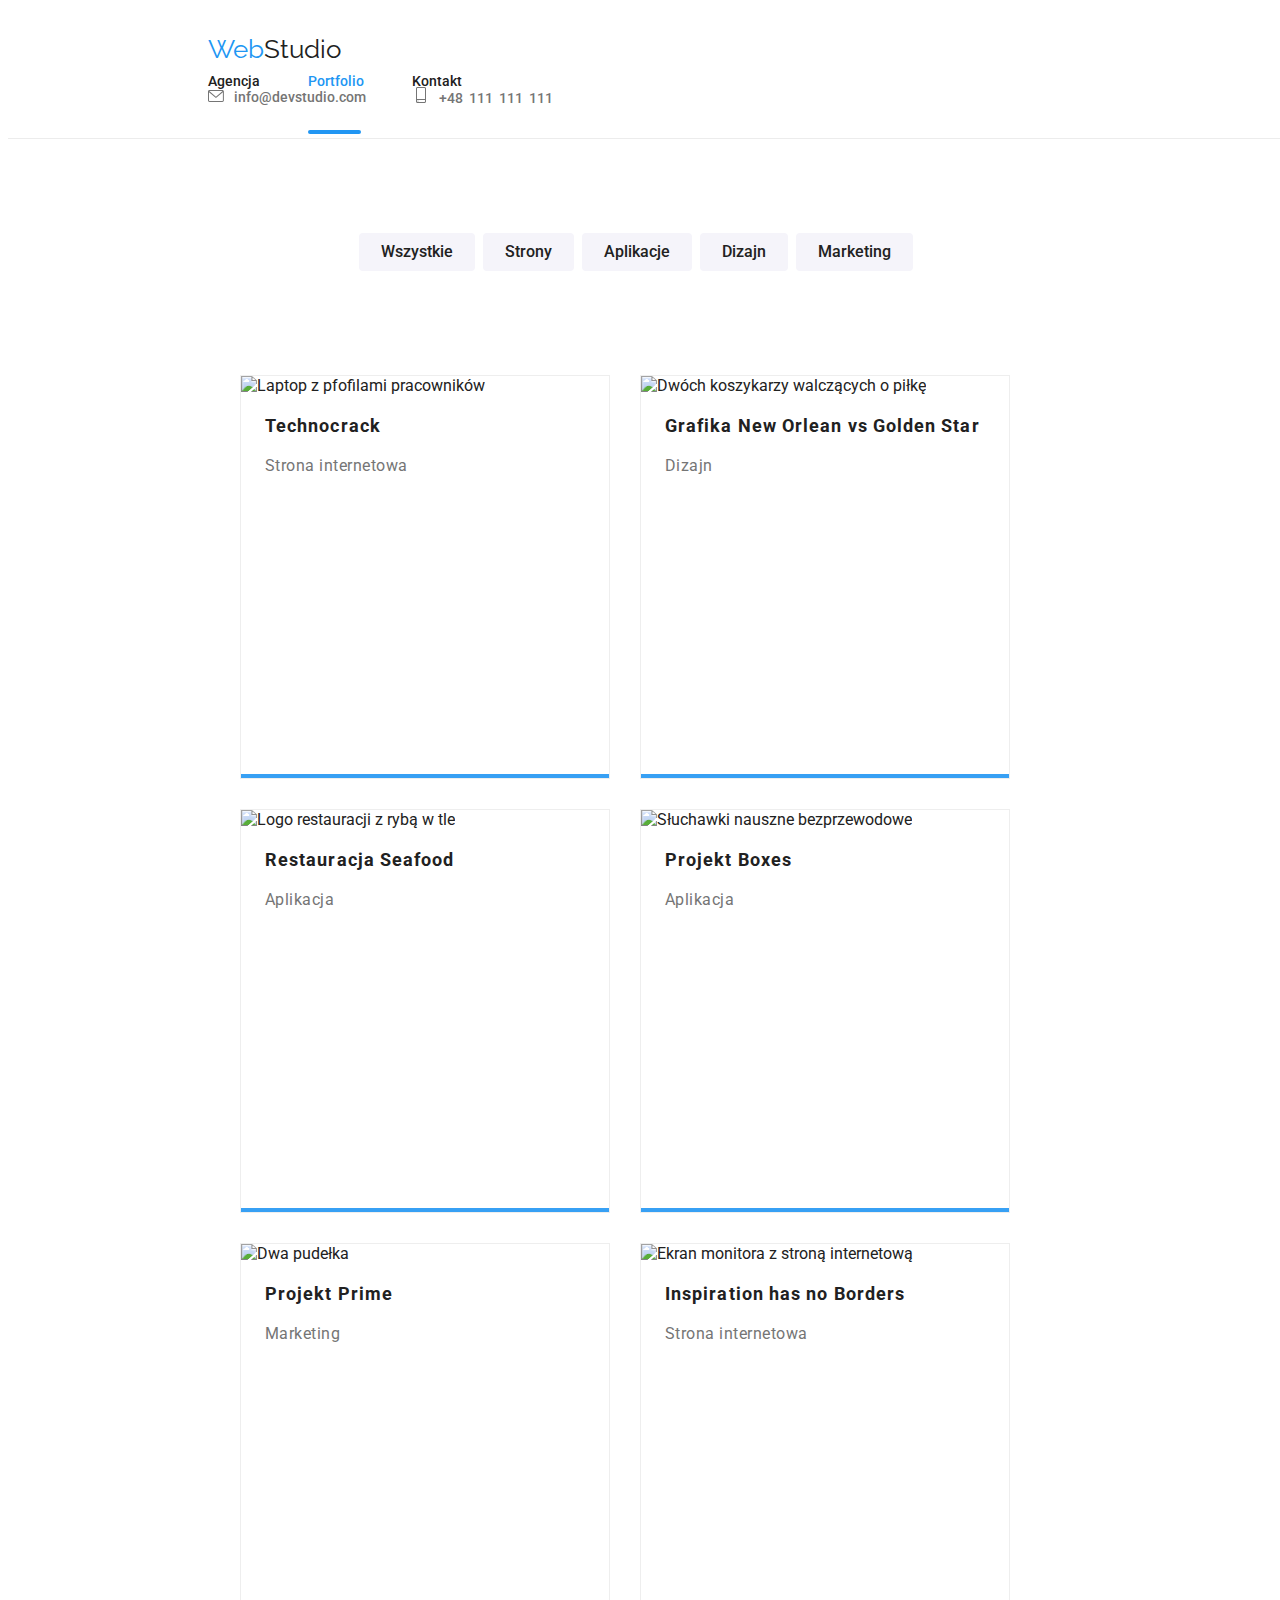
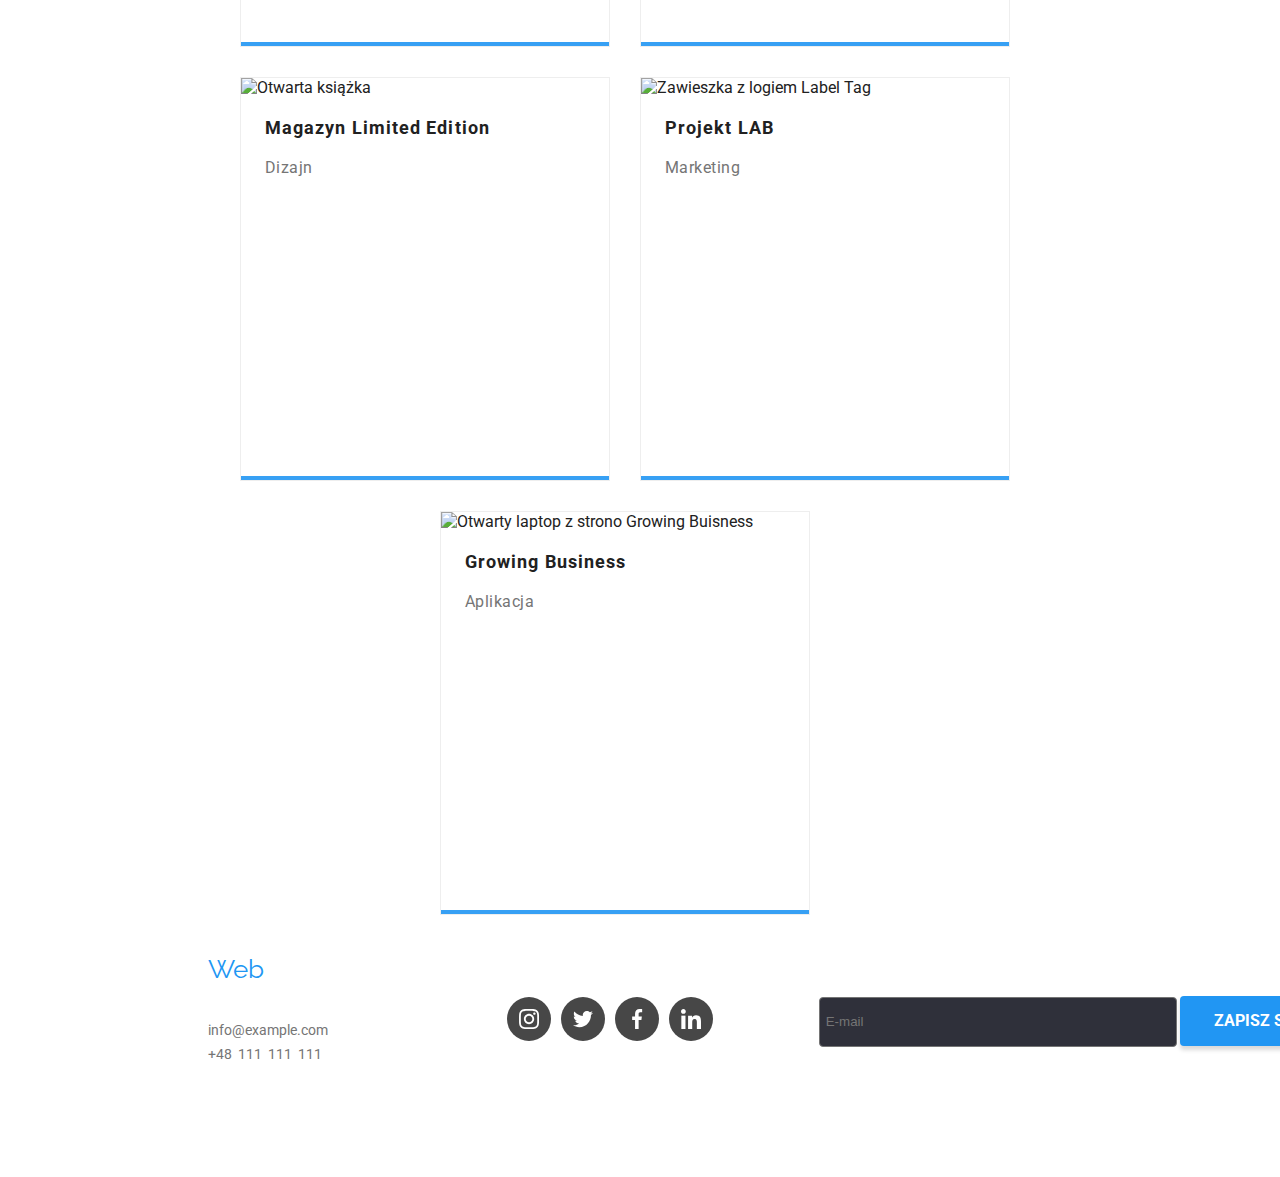
==== commit 9b1d99c2: "Update portfolio.html" ====
--- a/portfolio.html
+++ b/portfolio.html
@@ -209,9 +209,9 @@
 
 
   <footer class="section__footer">
-    <div class="container footer__column">
-      <ul class="container__footer">
-        <li>
+    <div class="container">
+      <div class="footer__column">
+        <ul class="footer__box1">
           <address>
             <a href="index.html" class="logo__footer__webstudio"><span class="logo--text">Web</span>Studio</a>
             <ul class="section__address">
@@ -227,8 +227,8 @@
               </li>
             </ul>
           </address>
-        </li>
-        <li>
+        </ul>
+        <ul class="footer__box2">
           <p class="footer__joinus__title">DOŁĄCZ DO NAS</p>
           <ul class="icon__footer list__social">
             <li>
@@ -260,7 +260,9 @@
               </a>
             </li>
           </ul>
-        </li>
+        </ul>
+      </div>
+      <ul class="footer__box3">
         <li>
           <p class="footer__newsletter">Zapisz się do newslettera</p>
           <ul>
--- a/css/main.min.css
+++ b/css/main.min.css
@@ -1,2 +1,2 @@
-.visually__hidden{border:0;clip:rect(0 0 0 0);height:auto;margin:0;overflow:hidden;padding:0;position:absolute;width:1px;white-space:nowrap}:root{--main-font: "Roboto", sans-serif;--secondary-font: "Raleway", sans-serif;--main-color: #212121;--secondary-color: #757575;--third-color: #ffffff;--brand-color: #2196f3;--main-background-color: #ffffff;--secondary-background-color: #2f303a;--third-background-color: #f5f4fa;--fourth-background-color: #474747;--main-icon-color: #afb1b8}h1,h2,h3,h4,h5,h6{margin:0;padding:0}ul,ol{margin:0;padding:0;list-style:none}p{padding:0}body{font-family:var(--main-font);color:var(--main-color);background:var(--main-background-color)}a{text-decoration:none}.section__our__strenghts{display:flex;justify-content:center;letter-spacing:0.03em}@media screen and (min-device-pixel-ratio: 2) and (min-width: 320px) and (max-width: 768px), screen and (-webkit-min-device-pixel-ratio: 2) and (min-width: 320px) and (max-width: 768px), screen and (min-resolution: 192dpi) and (min-width: 320px) and (max-width: 768px), screen and (min-resolution: 2dppx) and (min-width: 320px) and (max-width: 768px){.section__title{height:400px;margin:0 auto;background-image:linear-gradient(rgba(47,48,58,0.4), #2f303a66),url(/images/obraz-tla.jpg);background-size:480px 400px;background-repeat:no-repeat;background-color:var(--secondary-background-color)}.section__our__strenghts{margin-top:60px}}@media screen and (min-width: 320px) and (max-width: 768px){.section__footer{text-align:center;padding-top:60px;padding-bottom:60px;background:var(--secondary-background-color)}__address{letter-spacing:0.03em;display:block;align-content:center}}@media screen and (min-device-pixel-ratio: 2) and (min-width: 768px) and (max-width: 1200px), screen and (-webkit-min-device-pixel-ratio: 2) and (min-width: 768px) and (max-width: 1200px), screen and (min-resolution: 192dpi) and (min-width: 768px) and (max-width: 1200px), screen and (min-resolution: 2dppx) and (min-width: 768px) and (max-width: 1200px){.section__menu{display:flex}.section__title{height:600px;margin:0 auto;background-image:linear-gradient(rgba(47,48,58,0.4), rgba(47,48,58,0.4)),url(/images/obraz-tla1x.jpg);background-size:1200px 600px;background-repeat:no-repeat;background-color:var(--secondary-background-color)}.section__our__strenghts{display:flex;justify-content:center;letter-spacing:0.03em;column-count:2}.section__footer{padding-top:60px;padding-bottom:60px;background:var(--secondary-background-color)}.section__footer__address{letter-spacing:0.03em;display:block;align-content:center}address{text-align:center}}@media screen and (min-device-pixel-ratio: 2) and (min-width: 1200px) and (max-width: 1600px), screen and (-webkit-min-device-pixel-ratio: 2) and (min-width: 1200px) and (max-width: 1600px), screen and (min-resolution: 192dpi) and (min-width: 1200px) and (max-width: 1600px), screen and (min-resolution: 2dppx) and (min-width: 1200px) and (max-width: 1600px){.section__menu{display:flex;width:1200px}.section__title{height:600px;margin:0 auto;background-image:linear-gradient(rgba(47,48,58,0.4), rgba(47,48,58,0.4)),url(/images/obraz-tla2x.jpg);background-size:1600px 600px;background-repeat:no-repeat;background-color:var(--secondary-background-color)}.section__our__strenghts{display:flex;justify-content:center;letter-spacing:0.03em}.section__footer{display:flex;padding-top:60px;padding-bottom:60px;background:var(--secondary-background-color)}.section__footer__address{letter-spacing:0.03em;display:block;align-content:center}}.section__menu{display:flex}.section__title{height:600px;margin:0 auto;background-image:linear-gradient(rgba(47,48,58,0.4), rgba(47,48,58,0.4)),url(/images/obraz-tla2x.jpg);background-size:cover;background-repeat:no-repeat;background-color:var(--secondary-background-color)}.section__footer{padding-top:60px;padding-bottom:60px;background:var(--secondary-background-color)}@media screen and (min-width: 320px) and (max-width: 768px){.container{min-width:320px;padding:0px 15px;margin:0 auto}.our__strengths__container{padding-top:60px}.container__footer{display:block}}@media screen and (min-width: 768px) and (max-width: 1200px){.container{min-width:768px;padding:0px 15px;margin:0 auto}.our__strengths__container{padding-top:60px;padding-bottom:60px;column-count:2}}@media screen and (min-width: 1200px) and (max-width: 1600px){.container{min-width:1200px;padding:0px 200px;margin:0 auto}.our__strengths__container{padding-top:94px;padding-bottom:60px;column-count:4}.container__footer{display:flex}}.backdrop{position:fixed;left:0;top:0;width:100%;height:100%;background-color:rgba(0,0,0,0.2)}.modal{position:relative;top:10%;margin:auto;width:528px;min-height:581px;background-color:var(--main-background-color);transition-duration:250ms}.modal__svg{position:absolute;width:18px;height:18px;fill:var(--main-color);top:14px;right:10px;margin-right:-50%;transform:translate(-50%, -50%)}.modal__svg:hover{border-color:var(--brand-color);fill:var(--brand-color);transition-duration:250ms}.modal__content{display:flex;flex-direction:column;margin-bottom:10px;width:448px;margin:0 auto;justify-content:center}.modal__label{display:flex;flex-direction:column;padding-bottom:10px;font-family:var(--main-font);font-style:normal;font-weight:400;font-size:12px;line-height:14px;letter-spacing:0.01em;color:var(--secondary-color)}.modal__input,.modal__input__comment{border:1px solid rgba(33,33,33,0.2);box-sizing:border-box;border-radius:4px}.modal__input:hover,.modal__input__comment:hover{border-color:var(--brand-color);fill:var(--brand-color);transition-duration:250ms}.modal__input{height:40px;padding-left:40px}.modal__input__comment{height:120px;resize:none}.modal__title{font-family:var(--main-font);font-style:normal;font-weight:700;font-size:20px;line-height:23px;text-align:center;letter-spacing:0.03em;color:var(--main-color);margin-top:40px}.modal__rules--text{font-family:var(--main-font);font-style:normal;font-weight:400;font-size:14px;line-height:24px;letter-spacing:0.03em;margin-bottom:30px;color:var(--secondary-color)}.modal__rules--text:before{display:inline-block;content:"";width:16px;height:16px;border-radius:2px;border:1px solid #000}.modal__rules__checkbox{display:block;content:""}.modal__rules__checkbox:checked+.modal__rules--text::before{color:var(--brand-color);background-color:var(--brand-color);border:none;background-image:url(../images/vector.svg);background-repeat:no-repeat;background-position:center}.rules__link{color:var(--brand-color)}.close__btn{position:absolute;top:8px;right:8px;color:#212121;border:1px solid rgba(0,0,0,0.1);width:30px;height:30px;background-color:transparent;border-radius:50%;cursor:pointer}.is__hidden{opacity:0;visibility:hidden;pointer-events:none}.menu{display:flex;flex-direction:column;justify-content:space-between;z-index:1;position:fixed;left:0;top:0;width:100%;height:100%;background-color:white;padding:48px 40px;transition:opacity 250ms cubic-bezier(0.4, 0, 0.2, 1)}.menu__nav-list{display:block;flex-grow:1;background-color:white;width:480px;height:796px;margin-bottom:270px}.menu__nav-item:not(:last-child){margin-bottom:32px}.menu__contact-list{display:block;margin-bottom:32px}.menu__contact-item{margin-bottom:32px}.menu__phone{text-decoration:none;font-weight:500;font-size:34px;line-height:1.176;letter-spacing:0.02em;color:var(--brand-color)}.menu__social-list{justify-content:space-between;align-items:center;flex-wrap:wrap}.mobile-menu__close-btn{position:absolute;width:40px;height:40px;padding:7px;border:none;top:10px;right:15px;transition-property:fill;transition-duration:250ms;transition-timing-function:cubic-bezier(0.4, 0, 0.2, 1)}.mobile-menu__close-btn:hover{fill:var(--brand-color)}.mobile-menu__nav-link{font-weight:500;text-decoration:none;font-size:40px;line-height:1.175;letter-spacing:0.02em;color:var(--main-color);transition-property:color;transition-duration:250ms;transition-timing-function:cubic-bezier(0.4, 0, 0.2, 1)}.mobile-menu__nav-link:hover,.mobile-menu__nav-link:focus{color:var(--brand-color)}.mobile-menu__mail{text-decoration:none;font-weight:500;font-size:24px;line-height:1.167;letter-spacing:0.02em;color:var(--secondary-color);transition-property:color;transition-duration:250ms;transition-timing-function:cubic-bezier(0.4, 0, 0.2, 1)}.mobile-menu__mail:hover,.mobile-menu__mail:focus{color:var(--brand-color)}.mobile-menu__social-link{text-decoration:none;font-weight:500;font-size:18px;line-height:1.223;letter-spacing:0.02em;color:var(--brand-color);position:relative}.mobile-menu__social-item{position:relative;display:inline-block;padding-right:20px}.mobile-menu__social-item:not(:first-child)::before{content:"";position:absolute;left:0;top:0;width:0;height:100%;border:1px solid rgba(33,33,33,0.2);transform:translateX(-10px)}@media screen and (min-width: 320px) and (max-width: 768px){.logo__menu__webstudio{width:145px;height:31px;margin-right:93px;font-family:var(--secondary-font);font-style:normal;font-size:26px;line-height:75%;color:var(--main-color);display:flex}.logo__footer__webstudio{color:var(--third-color);font-family:var(--secondary-font);font-style:normal;font-size:26px;line-height:191%}.logo--text{color:var(--brand-color)}}@media screen and (min-width: 768px) and (max-width: 1200px){.logo__menu__webstudio{width:145px;height:31px;margin-right:93px;font-family:var(--secondary-font);font-style:normal;font-size:26px;line-height:75%;color:var(--main-color);display:flex}.logo__footer__webstudio{color:var(--third-color);font-family:var(--secondary-font);font-style:normal;font-size:26px;line-height:191%}.logo--text{color:var(--brand-color)}}@media screen and (min-width: 1200px) and (max-width: 1600px){.logo__menu__webstudio{width:145px;height:31px;margin-right:93px;font-family:var(--secondary-font);font-style:normal;font-size:26px;line-height:75%;color:var(--main-color);display:flex}.logo__footer__webstudio{color:var(--third-color);font-family:var(--secondary-font);font-style:normal;font-size:26px;line-height:191%}.logo--text{color:var(--brand-color)}}.button{cursor:pointer;color:var(--main-color);background-color:var(--brand-color);border:none}.button .button:hover{color:var(--third-color);background-color:var(--brand-color);transition-duration:250ms}.button__main{margin:0 auto;width:200px;height:50px;display:flex;justify-content:center;align-items:center;margin-top:32px;box-shadow:0px 4px 4px rgba(0,0,0,0.15);border-radius:4px;cursor:pointer;color:var(--main-color);background-color:var(--brand-color);border:none}.button__main--text{font-size:16px;line-height:188%;color:var(--third-color);font-weight:700}@media screen and (min-width: 320px) and (max-width: 768px){.link__footer__social--a{font-size:14px;line-height:171%;font-style:normal;color:var(--secondary-color);transition-duration:250ms}.link__footer__social--a:hover{color:var(--brand-color);transition-duration:250ms}}@media screen and (min-width: 768px) and (max-width: 1200px){.link__menu__section--a,.link__menu__social--a{font-size:14px;font-weight:500;line-height:146%}.link__menu__social--a{color:var(--secondary-color);text-decoration:none}.link__menu__social--a:hover{color:var(--brand-color);transition-duration:250ms}.link__menu__section--a{position:relative;color:var(--main-color)}.link__menu__section--a:hover{color:var(--brand-color);transition-duration:250ms}.link__menu__email{margin-right:50px}.link__customer{background-color:var(--main-background-color);fill:var(--main-icon-color)}}.link__footer__social--a{font-size:14px;line-height:171%;font-style:normal;color:var(--secondary-color);transition-duration:250ms}.link__footer__social--a:hover{color:var(--brand-color);transition-duration:250ms}.link__footer__social--a{font-size:14px;line-height:171%;font-style:normal;color:var(--secondary-color);transition-duration:250ms}.link__footer__social--a:hover{color:var(--brand-color);transition-duration:250ms}.link__menu__section--a,.link__menu__social--a{font-size:14px;font-weight:500;line-height:146%}.link__menu__social--a{color:var(--secondary-color);text-decoration:none}.link__menu__social--a:hover{color:var(--brand-color);transition-duration:250ms}.link__menu__section--a{position:relative;color:var(--main-color)}.link__menu__section--a:hover{color:var(--brand-color);transition-duration:250ms}.link__menu__email{margin-right:50px}.link__customer{background-color:var(--main-background-color);fill:var(--main-icon-color)}@media screen and (min-width: 1200px) and (max-width: 1600px){.link__footer__social--a{font-size:14px;line-height:171%;font-style:normal;color:var(--secondary-color);transition-duration:250ms}.link__footer__social--a:hover{color:var(--brand-color);transition-duration:250ms}.link__footer__social--a{font-size:14px;line-height:171%;font-style:normal;color:var(--secondary-color);transition-duration:250ms}.link__footer__social--a:hover{color:var(--brand-color);transition-duration:250ms}}@media screen and (min-width: 320px) and (max-width: 768px){.list__social{display:flex;justify-content:space-evenly;align-items:center}.list__social__link{width:44px;height:44px;background-color:var(--main-background-color);fill:var(--main-icon-color)}.list__social__link:hover{background-color:var(--brand-color);fill:var(--third-color);transition-duration:250ms}.list__social__footer__link{margin-right:10px;background-color:var(--fourth-background-color);fill:var(--third-color)}.list__social__footer__link:hover{background-color:var(--brand-color);fill:var(--third-color);transition-duration:250ms}.list__social__link,.list__social__footer__link{display:flex;width:44px;height:44px;border-radius:50%;justify-content:center;align-items:center}}@media screen and (min-width: 768px) and (max-width: 1200px){.list__social{display:flex;justify-content:space-evenly;align-items:center}.list__social__link{width:44px;height:44px;background-color:var(--main-background-color);fill:var(--main-icon-color)}.list__social__link:hover{background-color:var(--brand-color);fill:var(--third-color);transition-duration:250ms}.list__social__footer__link{margin-right:10px;background-color:var(--fourth-background-color);fill:var(--third-color)}.list__social__footer__link:hover{background-color:var(--brand-color);fill:var(--third-color);transition-duration:250ms}.list__social__link,.list__social__footer__link{display:flex;width:44px;height:44px;border-radius:50%;justify-content:center;align-items:center}}@media screen and (min-width: 1200px) and (max-width: 1600px){.list__social{display:flex;justify-content:space-evenly;align-items:center}.list__social__link{width:44px;height:44px;background-color:var(--main-background-color);fill:var(--main-icon-color)}.list__social__link:hover{background-color:var(--brand-color);fill:var(--third-color);transition-duration:250ms}.list__social__footer__link{margin-right:10px;background-color:var(--fourth-background-color);fill:var(--third-color)}.list__social__footer__link:hover{background-color:var(--brand-color);fill:var(--third-color);transition-duration:250ms}.list__social__link,.list__social__footer__link{display:flex;width:44px;height:44px;border-radius:50%;justify-content:center;align-items:center}}@media screen and (min-width: 320px) and (max-width: 768px){.icon__contact{margin-right:10px;fill:var(--secondary-color)}.icon__contact :hover{fill:var(--brand-color);transition-duration:250ms}}.icon__main{width:450px;height:110px;background-color:var(--third-background-color);border-radius:4px}.icon__footer{justify-content:center}.icon__footer__send{display:flex;padding-left:24px}@media screen and (min-width: 768px) and (max-width: 1200px){.icon__contact{margin-right:10px;fill:var(--secondary-color)}.icon__contact :hover{fill:var(--brand-color);transition-duration:250ms}.icon__main{width:354px;height:110px;background-color:var(--third-background-color);border-radius:4px}.icon__footer{justify-content:center}.icon__footer__send{display:flex;padding-left:24px}}@media screen and (min-width: 1200px) and (max-width: 1600px){.icon__modal{position:fixed;margin:20px 50px 20px 50px}.icon__contact{margin-right:10px;fill:var(--secondary-color)}.icon__contact :hover{fill:var(--brand-color);transition-duration:250ms}.icon__main{width:270px;margin-bottom:30px}.icon__footer{margin-left:72px}.icon__footer__send{display:flex;padding-left:24px}}.header{padding:32px 0px 32px 0px}.header__container__menu{width:254px;height:16px;display:flex;justify-content:space-between;text-align:center}.header__container__menu__contact{height:16px;display:flex}@media screen and (min-width: 320px) and (max-width: 768px){.header__container__menu{display:none}.header__container__menu__contact{display:none}}@media screen and (min-width: 768px) and (max-width: 1200px){.header__container__menu__contact{position:absolute;display:block;right:20px}.mobile__menu{display:none}}@media screen and (min-width: 1200px) and (max-width: 1600px){.header__container__menu__contact{height:16px;display:inline-flex;padding-left:360px}.mobile__menu{display:none}}.line{margin:0 auto;width:1600px;left:0px;border-bottom:1px solid #ececec}.menu__board::after{position:relative;display:block;content:"";height:4px;width:53px;background-color:var(--brand-color);border-radius:2px;bottom:-39px}.mobile__menu{position:absolute;right:24px;top:22px;margin:0 auto}@media screen and (min-width: 320px) and (max-width: 768px){.main__title{margin:0 auto;padding-top:118px;justify-content:center;text-align:center;font-size:26px;font-weight:900;line-height:162%;letter-spacing:0.06em;color:var(--third-color)}}@media screen and (min-width: 768px) and (max-width: 1200px){.main__title{margin:0 auto;padding-top:118px;justify-content:center;text-align:center;font-size:26px;font-weight:900;line-height:162%;letter-spacing:0.06em;color:var(--third-color)}}@media screen and (min-width: 1200px) and (max-width: 1600px){.main__title{margin:0 auto;padding-top:200px;justify-content:center;text-align:center;font-size:44px;font-weight:900;line-height:136%;letter-spacing:0.06em;color:var(--third-color)}}@media screen and (min-width: 320px) and (max-width: 768px){.our__strengths__title{display:none}.our__strengths__photo{display:none}.our__strengths__box{text-align:center;margin-right:30px;letter-spacing:0.03em;width:450px}.our__strengths__box:last-child{margin-right:0px}.our__strengths__box--title{height:16px;font-size:36px;line-height:162%}.our__strengths__box--text{text-align:justify;height:75px;letter-spacing:0.03em;color:var(--secondary-color)}.our__strengths__box--title,.our__strengths__box--text{font-size:14px;line-height:171%}}@media screen and (min-width: 768px) and (max-width: 1200px){.our__strengths{column-count:2}.our__strengths__title{display:none}.our__strengths__photo{display:none}.our__strengths__photo--margin{margin-right:30px}.our__strengths__box{text-align:center;letter-spacing:0.03em}.our__strengths__box:last-child{margin-right:0px}.our__strengths__box--title{text-align:center;height:16px;font-size:36px;line-height:162%}.our__strengths__box--text{text-align:justify;height:75px;letter-spacing:0.03em;color:var(--secondary-color)}.our__strengths__box--title,.our__strengths__box--text{font-size:14px;line-height:171%}}@media screen and (min-width: 1200px) and (max-width: 1600px){.page__size{width:1600px}.our__strengths__title{justify-content:center;margin:auto;padding-bottom:50px;font-size:36px;line-height:162%;text-align:center}.our__strengths__photo{height:294px;text-align:center;justify-content:center;display:flex;margin-bottom:60px}.our__strengths__photo--margin{margin-right:30px}.our__strengths__box{width:270px;height:101px;display:inline;letter-spacing:0.03em}.our__strengths__box:last-child{margin-right:0px}.our__strengths__box--title{height:16px;font-size:36px;line-height:162%}.our__strengths__box--text{height:75px;letter-spacing:0.03em;color:var(--secondary-color)}.our__strengths__box--title,.our__strengths__box--text{font-size:14px;line-height:171%}.label{position:relative;top:-73px;left:0px;width:370px;height:70px;bottom:0;background:rgba(47,48,58,0.727)}.label--text{padding-top:24px;font-family:var(--main-font);font-weight:700;font-size:14px;line-height:162%;text-align:center;letter-spacing:0.03em;text-transform:uppercase;color:var(--third-color)}}@media screen and (min-width: 320px) and (max-width: 768px){.our__team{padding-top:60px;padding-bottom:60px;justify-content:center;background:var(--third-background-color)}.our__team__title{width:210px;height:42px;justify-content:center;margin:0 auto;text-align:center;margin-bottom:54px;font-size:36px;line-height:121%}.our__team__profile{text-align:center}.our__team__profile__box{height:622px;width:450px;border-radius:4px;box-shadow:0px 1px 3px rgba(0,0,0,0.12),0px 1px 1px rgba(0,0,0,0.14),0px 2px 1px rgba(0,0,0,0.2);border-radius:0px 0px 4px 4px;background:var(--third-color);margin-bottom:30px}.our__team__box--title{text-align:center;font-size:16px;font-weight:500;line-height:70%;padding-top:30px;letter-spacing:0.03em}.our__team__box--text{text-align:center;font-size:16px;line-height:70%;color:var(--secondary-color);letter-spacing:0.03em}}@media screen and (min-width: 768px) and (max-width: 1200px){.our__team{justify-content:center;background:var(--third-background-color)}.our__team__title{width:210px;height:42px;justify-content:center;margin:0 auto;text-align:center;margin-bottom:54px;font-size:36px;line-height:121%;padding-top:54px;padding-bottom:54px}.our__team__profile{display:block;column-count:2}.our__team__profile__box{text-align:center;height:536px;width:354px;margin-bottom:30px;border-radius:4px;box-shadow:0px 1px 3px rgba(0,0,0,0.12),0px 1px 1px rgba(0,0,0,0.14),0px 2px 1px rgba(0,0,0,0.2);border-radius:0px 0px 4px 4px;background:var(--third-color)}.our__team__profile__box:last-child{margin-right:0px}.our__team__box--title{text-align:center;font-size:16px;font-weight:500;line-height:70%;padding-top:30px;letter-spacing:0.03em}.our__team__box--text{text-align:center;font-size:16px;line-height:70%;color:var(--secondary-color);letter-spacing:0.03em}}@media screen and (min-width: 1200px) and (max-width: 1600px){.our__team{justify-content:center;background:var(--third-background-color)}.our__team__title{width:210px;height:42px;justify-content:center;margin:0 auto;padding-bottom:54px;padding-top:60px;text-align:center;margin-bottom:54px;font-size:36px;line-height:121%}.our__team__profile{display:flex;padding-bottom:60px}.our__team__profile__box{width:270px;height:428px;margin-right:30px;border-radius:4px;box-shadow:0px 1px 3px rgba(0,0,0,0.12),0px 1px 1px rgba(0,0,0,0.14),0px 2px 1px rgba(0,0,0,0.2);border-radius:0px 0px 4px 4px;background:var(--third-color)}.our__team__profile__box:last-child{margin-right:0px}.our__team__box--title{text-align:center;font-size:16px;font-weight:500;line-height:70%;padding-top:30px;letter-spacing:0.03em}.our__team__box--text{text-align:center;font-size:16px;line-height:70%;color:var(--secondary-color);letter-spacing:0.03em}}@media screen and (min-width: 320px) and (max-width: 768px){.our__customer{display:inline-block;column-count:2}.our__customer__title{display:flex;margin:auto;margin-top:60px;justify-content:center;margin-bottom:50px;font-family:var(--main-font);font-style:normal;font-weight:700;font-size:36px;line-height:121%;text-align:center;letter-spacing:0.03em}.our__customer__box{margin-bottom:30px;padding:16px 32px 16px 32px;width:210px;height:92px;border:1px solid #afb1b8;box-sizing:border-box;border-radius:4px;justify-content:center;text-align:center}.our__customer__box:hover{fill:var(--brand-color);border-color:var(--brand-color);transition-duration:250ms}.our__customer__box:last-child{margin-right:0}.link__customer:hover{fill:var(--brand-color);border-color:var(--brand-color);transition-duration:250ms}}@media screen and (min-width: 768px) and (max-width: 1200px){.our__customer{display:inline-block;column-count:3}.our__customer__title{display:flex;margin:auto;justify-content:center;font-family:var(--main-font);font-style:normal;font-weight:700;font-size:36px;line-height:121%;text-align:center;letter-spacing:0.03em;padding:60px 15px 60px 15px}.our__customer__box{margin-bottom:30px;padding:16px 32px 16px 32px;width:226px;height:92px;border:1px solid #afb1b8;box-sizing:border-box;border-radius:4px;justify-content:center;text-align:center}.our__customer__box:hover{fill:var(--brand-color);border-color:var(--brand-color);transition-duration:250ms}.our__customer__box:last-child{margin-right:0}.link__customer:hover{fill:var(--brand-color);border-color:var(--brand-color);transition-duration:250ms}}@media screen and (min-width: 1200px) and (max-width: 1600px){.our__customer{display:flex;margin-bottom:60px}.our__customer__title{display:flex;margin:auto;justify-content:center;margin-bottom:50px;font-family:var(--main-font);font-style:normal;font-weight:700;font-size:36px;line-height:121%;text-align:center;letter-spacing:0.03em;margin-top:60px}.our__customer__box{margin-right:30px;padding:16px 32px 16px 32px;width:170px;height:92px;border:1px solid #afb1b8;box-sizing:border-box;border-radius:4px;justify-content:center}.our__customer__box:hover{fill:var(--brand-color);border-color:var(--brand-color);transition-duration:250ms}.our__customer__box:last-child{margin-right:0}.link__customer:hover{fill:var(--brand-color);border-color:var(--brand-color);transition-duration:250ms}}@media screen and (min-width: 320px) and (max-width: 768px){.footer__address{font-size:14px;line-height:171%;font-style:normal;color:var(--third-color)}.footer__address:hover{color:var(--brand-color);transition-duration:250ms}.footer__joinus__title{font-family:var(--main-font);font-style:normal;font-weight:700;font-size:14px;line-height:171%;letter-spacing:0.03em;text-transform:uppercase;padding-top:80px;color:var(--third-color);text-align:center}.footer__modal,.footer__newsletter{font-family:var(--main-font);font-style:normal;font-weight:700;font-size:14px;line-height:171%;letter-spacing:0.03em;text-transform:uppercase;color:var(--third-color)}.footer__modal{display:flex}.footer__modal__input{color:var(--third-color);height:50px;width:358px;border:1px solid var(--secondary-color);box-sizing:border-box;border-radius:4px;background-color:var(--secondary-background-color);margin-bottom:30px;margin-top:30px;border:1px solid var(--brand-color)}.footer__button{display:inline-flex;cursor:pointer;background-color:var(--brand-color);border:none;margin:0 auto;width:200px;height:50px;justify-content:center;align-items:center;box-shadow:0px 4px 4px rgba(0,0,0,0.15);border-radius:4px}.footer__button__text{font-family:var(--main-font);font-size:16px;line-height:188%;color:var(--third-color);font-weight:700}}@media screen and (min-width: 768px) and (max-width: 1200px){.footer__address{font-size:14px;line-height:171%;font-style:normal;color:var(--third-color)}.footer__address:hover{color:var(--brand-color);transition-duration:250ms}.footer__joinus__title{font-family:var(--main-font);font-style:normal;font-weight:700;font-size:14px;line-height:171%;letter-spacing:0.03em;text-transform:uppercase;padding-top:20px;color:var(--third-color);text-align:center}.footer__modal,.footer__newsletter{font-family:var(--main-font);font-style:normal;font-weight:700;font-size:14px;line-height:171%;letter-spacing:0.03em;text-transform:uppercase;text-align:center;color:var(--third-color)}.footer__modal{display:flex;justify-content:center}.footer__modal__input{color:var(--third-color);height:50px;width:358px;border:1px solid var(--secondary-color);box-sizing:border-box;border-radius:4px;background-color:var(--secondary-background-color);margin-bottom:30px;margin-top:30px;border:1px solid var(--brand-color)}.footer__button{display:inline-flex;cursor:pointer;background-color:var(--brand-color);border:none;margin:0 auto;width:200px;height:50px;justify-content:center;align-items:center;box-shadow:0px 4px 4px rgba(0,0,0,0.15);border-radius:4px}.footer__button__text{font-family:var(--main-font);font-size:16px;line-height:188%;color:var(--third-color);font-weight:700}.footer__column{column-count:3;flex-direction:column}}@media screen and (min-width: 1200px) and (max-width: 1600px){.footer__address{font-size:14px;line-height:171%;font-style:normal;color:var(--third-color)}.footer__address:hover{color:var(--brand-color);transition-duration:250ms}.footer__joinus__title{font-family:var(--main-font);font-style:normal;font-weight:700;font-size:14px;line-height:171%;letter-spacing:0.03em;text-transform:uppercase;padding:0 0 0 70px;color:var(--third-color)}.footer__modal,.footer__newsletter{font-family:var(--main-font);font-style:normal;font-weight:700;font-size:14px;line-height:171%;letter-spacing:0.03em;text-transform:uppercase;padding-left:71px;color:var(--third-color)}.footer__modal{display:flex}.footer__modal__input{color:var(--third-color);height:50px;width:358px;border:1px solid var(--secondary-color);box-sizing:border-box;border-radius:4px;background-color:var(--secondary-background-color)}.footer__modal__input:hover{border:1px solid var(--brand-color)}.footer__button{display:inline-flex;cursor:pointer;background-color:var(--brand-color);border:none;margin:0 auto;width:200px;height:50px;justify-content:center;align-items:center;box-shadow:0px 4px 4px rgba(0,0,0,0.15);border-radius:4px}.footer__button__text{font-family:var(--main-font);font-size:16px;line-height:188%;color:var(--third-color);font-weight:700}}.portfolio__button{padding:6px 22px 6px 22px;font-family:var(--main-font);font-weight:500;font-size:16px;line-height:162%;color:var(--main-color);margin-right:8px;border-radius:4px;background:var(--third-background-color);border:0;margin-bottom:10px}.portfolio__button:hover{background-color:var(--brand-color);color:var(--third-color);transition-duration:250ms}.portfolio__section{justify-content:center}.portfolio__section__filters{height:38px;justify-content:center;margin:0 auto;display:flex;margin-bottom:104px;padding-top:94px;flex-wrap:wrap}.portfolio__section__box{justify-content:center;flex-wrap:wrap;display:flex;margin:0 auto;margin-top:35px}.portfolio__box{position:relative;height:404px;width:370px;margin-right:30px;margin-bottom:30px;background:var(--third-color);border:1px solid #eeeeee;box-sizing:border-box;justify-content:center;overflow:hidden}.portfolio__box:hover{box-shadow:0px 1px 1px rgba(0,0,0,0.12),0px 4px 4px rgba(0,0,0,0.06),1px 4px 6px rgba(0,0,0,0.16);transition-duration:250ms}.portfolio__box--title{font-family:var(--main-font);font-weight:700;font-size:18px;letter-spacing:0.06em;font-size:18px;padding:20px 24px 2px 24px}.portfolio__box--text{font-family:var(--main-font);font-weight:400;font-size:16px;color:var(--secondary-color);letter-spacing:0.03em;padding:2px 24px 20px 24px}.portfolio__box__text__section{position:relative;overflow:hidden;background-color:var(--main-background-color)}.portfolio__box--overlay{position:absolute;width:370px;height:300px;left:0%;top:0%;transform:translateY(100%);transition:transform 250ms ease;background:rgba(33,150,243,0.9);overflow:hidden}.portfolio__box--overlay--text{padding:49px 45px 49px 24px;font-family:var(--main-font);font-style:normal;font-weight:400;font-size:18px;line-height:156%;letter-spacing:0.03em;color:var(--third-color)}.portfolio__box:hover .portfolio__box--overlay{transform:translateX(0)}.active{color:var(--brand-color)}
+.visually__hidden{border:0;clip:rect(0 0 0 0);height:auto;margin:0;overflow:hidden;padding:0;position:absolute;width:1px;white-space:nowrap}:root{--main-font: "Roboto", sans-serif;--secondary-font: "Raleway", sans-serif;--main-color: #212121;--secondary-color: #757575;--third-color: #ffffff;--brand-color: #2196f3;--main-background-color: #ffffff;--secondary-background-color: #2f303a;--third-background-color: #f5f4fa;--fourth-background-color: #474747;--main-icon-color: #afb1b8}h1,h2,h3,h4,h5,h6{margin:0;padding:0}ul,ol{margin:0;padding:0;list-style:none}p{padding:0}body{font-family:var(--main-font);color:var(--main-color);background:var(--main-background-color)}a{text-decoration:none}@media screen and (min-width: 320px) and (max-width: 768px){.section__title{height:400px;margin:0 auto;background-image:linear-gradient(rgba(47,48,58,0.4), #2f303a66),url(./images/obraz-tla-mobile.jpg);background-size:cover;background-repeat:no-repeat;background-color:var(--secondary-background-color)}.section__footer{text-align:center;padding-top:60px;padding-bottom:60px;background:var(--secondary-background-color)}__address{letter-spacing:0.03em;display:block;align-content:center}}@media screen and (min-device-pixel-ratio: 2) and (min-width: 320px) and (max-width: 768px), screen and (-webkit-min-device-pixel-ratio: 2) and (min-width: 320px) and (max-width: 768px), screen and (min-resolution: 192dpi) and (min-width: 320px) and (max-width: 768px), screen and (min-resolution: 2dppx) and (min-width: 320px) and (max-width: 768px){.section__title{height:400px;margin:0 auto;background-image:linear-gradient(rgba(47,48,58,0.4), #2f303a66),url(../images/obraz-tla-mobile@2x.jpg);background-size:cover;background-repeat:no-repeat;background-color:var(--secondary-background-color)}.section__our__strenghts{margin-top:60px}}@media screen and (min-width: 768px) and (max-width: 1200px){.section__title{height:400px;margin:0 auto;background-image:linear-gradient(rgba(47,48,58,0.4), #2f303a66),url(../images/obraz-tla-tablet.jpg);background-size:cover;background-repeat:no-repeat;background-color:var(--secondary-background-color)}}@media screen and (min-device-pixel-ratio: 2) and (min-width: 768px) and (max-width: 1200px), screen and (-webkit-min-device-pixel-ratio: 2) and (min-width: 768px) and (max-width: 1200px), screen and (min-resolution: 192dpi) and (min-width: 768px) and (max-width: 1200px), screen and (min-resolution: 2dppx) and (min-width: 768px) and (max-width: 1200px){.section__menu{display:flex}.section__title{margin:0 auto;background-image:linear-gradient(rgba(47,48,58,0.4), rgba(47,48,58,0.4)),url(/images/obraz-tla-tablet@2x.jpg);background-size:cover;background-repeat:no-repeat;background-color:var(--secondary-background-color)}.section__our__strenghts{display:flex;justify-content:center;letter-spacing:0.03em;column-count:2}.section__footer{padding-top:60px;padding-bottom:60px;background:var(--secondary-background-color)}.section__footer__address{letter-spacing:0.03em;display:block;align-content:center}address{text-align:center}}@media screen and (min-width: 1200x) and (max-width: 1600px){.section__title{height:600px;margin:0 auto;background-image:linear-gradient(rgba(47,48,58,0.4), rgba(47,48,58,0.4)),url(/images/obraz-tla-komputer.jpg);background-size:cover;background-repeat:no-repeat;background-color:var(--secondary-background-color)}}@media screen and (min-device-pixel-ratio: 2) and (min-width: 1200px) and (max-width: 1600px), screen and (-webkit-min-device-pixel-ratio: 2) and (min-width: 1200px) and (max-width: 1600px), screen and (min-resolution: 192dpi) and (min-width: 1200px) and (max-width: 1600px), screen and (min-resolution: 2dppx) and (min-width: 1200px) and (max-width: 1600px){.section__menu{display:flex;width:1200px}.section__title{height:600px;margin:0 auto;background-image:linear-gradient(rgba(47,48,58,0.4), rgba(47,48,58,0.4)),url(/images/obraz-tla-komputer@2x.jpg);background-size:cover;background-repeat:no-repeat;background-color:var(--secondary-background-color)}.section__our__strenghts{display:flex;justify-content:center;letter-spacing:0.03em}.section__footer{padding-top:60px;background:var(--secondary-background-color)}.section__footer__address{letter-spacing:0.03em;display:block;align-content:center}}@media screen and (min-width: 320px) and (max-width: 768px){.container{min-width:320px;padding:0px 15px;margin:0 auto}.our__strengths__container{padding-top:60px}}@media screen and (min-width: 768px) and (max-width: 1200px){.container{min-width:768px;padding:0px 15px;margin:0 auto}.our__strengths__container{max-width:768px;padding-top:60px;padding-bottom:60px;column-count:2;margin:0 auto}}@media screen and (min-width: 1200px) and (max-width: 1600px){.container{max-width:1600px;padding:0px 200px;margin:0 auto}.our__strengths__container{padding-top:94px;padding-bottom:60px;column-count:4}}.backdrop{position:fixed;left:0;top:0;width:100%;height:100%;background-color:rgba(0,0,0,0.2)}.modal{position:relative;top:10%;margin:auto;width:528px;min-height:581px;background-color:var(--main-background-color);transition-duration:250ms}.modal__svg{position:absolute;width:18px;height:18px;fill:var(--main-color);top:14px;right:10px;margin-right:-50%;transform:translate(-50%, -50%)}.modal__svg:hover{border-color:var(--brand-color);fill:var(--brand-color);transition-duration:250ms}.modal__content{display:flex;flex-direction:column;margin-bottom:10px;width:448px;margin:0 auto;justify-content:center}.modal__label{display:flex;flex-direction:column;padding-bottom:10px;font-family:var(--main-font);font-style:normal;font-weight:400;font-size:12px;line-height:14px;letter-spacing:0.01em;color:var(--secondary-color)}.modal__input,.modal__input__comment{border:1px solid rgba(33,33,33,0.2);box-sizing:border-box;border-radius:4px}.modal__input:hover,.modal__input__comment:hover{border-color:var(--brand-color);fill:var(--brand-color);transition-duration:250ms}.modal__input{height:40px;padding-left:40px}.modal__input__comment{height:120px;resize:none}.modal__title{font-family:var(--main-font);font-style:normal;font-weight:700;font-size:20px;line-height:23px;text-align:center;letter-spacing:0.03em;color:var(--main-color);margin-top:40px}.modal__rules--text{font-family:var(--main-font);font-style:normal;font-weight:400;font-size:14px;line-height:24px;letter-spacing:0.03em;margin-bottom:30px;color:var(--secondary-color)}.modal__rules--text:before{display:inline-block;content:"";width:16px;height:16px;border-radius:2px;border:1px solid #000}.modal__rules__checkbox{display:block;content:""}.modal__rules__checkbox:checked+.modal__rules--text::before{color:var(--brand-color);background-color:var(--brand-color);border:none;background-image:url(../images/vector.svg);background-repeat:no-repeat;background-position:center}.rules__link{color:var(--brand-color)}.close__btn{position:absolute;top:8px;right:8px;color:#212121;border:1px solid rgba(0,0,0,0.1);width:30px;height:30px;background-color:transparent;border-radius:50%;cursor:pointer}.is__hidden{opacity:0;visibility:hidden;pointer-events:none}.menu{display:flex;flex-direction:column;justify-content:space-between;z-index:1;position:fixed;left:0;top:0;width:100%;height:100%;background-color:white;padding:48px 40px;transition:opacity 250ms cubic-bezier(0.4, 0, 0.2, 1)}.menu__nav-list{display:block;flex-grow:1;background-color:white;width:480px;height:796px;margin-bottom:270px}.menu__nav-item:not(:last-child){margin-bottom:32px}.menu__contact-list{display:block;margin-bottom:32px}.menu__contact-item{margin-bottom:32px}.menu__phone{text-decoration:none;font-weight:500;font-size:34px;line-height:1.176;letter-spacing:0.02em;color:var(--brand-color)}.menu__social-list{justify-content:space-between;align-items:center;flex-wrap:wrap}.mobile-menu__close-btn{position:absolute;width:40px;height:40px;padding:7px;border:none;top:10px;right:15px;transition-property:fill;transition-duration:250ms;transition-timing-function:cubic-bezier(0.4, 0, 0.2, 1)}.mobile-menu__close-btn:hover{fill:var(--brand-color)}.mobile-menu__nav-link{font-weight:500;text-decoration:none;font-size:40px;line-height:1.175;letter-spacing:0.02em;color:var(--main-color);transition-property:color;transition-duration:250ms;transition-timing-function:cubic-bezier(0.4, 0, 0.2, 1)}.mobile-menu__nav-link:hover,.mobile-menu__nav-link:focus{color:var(--brand-color)}.mobile-menu__mail{text-decoration:none;font-weight:500;font-size:24px;line-height:1.167;letter-spacing:0.02em;color:var(--secondary-color);transition-property:color;transition-duration:250ms;transition-timing-function:cubic-bezier(0.4, 0, 0.2, 1)}.mobile-menu__mail:hover,.mobile-menu__mail:focus{color:var(--brand-color)}.mobile-menu__social-link{text-decoration:none;font-weight:500;font-size:18px;line-height:1.223;letter-spacing:0.02em;color:var(--brand-color);position:relative}.mobile-menu__social-item{position:relative;display:inline-block;padding-right:20px}.mobile-menu__social-item:not(:first-child)::before{content:"";position:absolute;left:0;top:0;width:0;height:100%;border:1px solid rgba(33,33,33,0.2);transform:translateX(-10px)}@media screen and (min-width: 320px) and (max-width: 768px){.logo__menu__webstudio{width:145px;height:31px;margin-right:93px;font-family:var(--secondary-font);font-style:normal;font-size:26px;line-height:75%;color:var(--main-color);display:flex}.logo__footer__webstudio{color:var(--third-color);font-family:var(--secondary-font);font-style:normal;font-size:26px;line-height:191%}.logo--text{color:var(--brand-color)}}@media screen and (min-width: 768px) and (max-width: 1200px){.logo__menu__webstudio{width:145px;height:31px;margin-right:93px;font-family:var(--secondary-font);font-style:normal;font-size:26px;line-height:75%;color:var(--main-color);display:flex}.logo__footer__webstudio{color:var(--third-color);font-family:var(--secondary-font);font-style:normal;font-size:26px;line-height:191%}.logo--text{color:var(--brand-color)}}@media screen and (min-width: 1200px) and (max-width: 1600px){.logo__menu__webstudio{width:145px;height:31px;margin-right:93px;font-family:var(--secondary-font);font-style:normal;font-size:26px;line-height:75%;color:var(--main-color);display:flex}.logo__footer__webstudio{color:var(--third-color);font-family:var(--secondary-font);font-style:normal;font-size:26px;line-height:191%}.logo--text{color:var(--brand-color)}}.button{cursor:pointer;color:var(--main-color);background-color:var(--brand-color);border:none}.button .button:hover{color:var(--third-color);background-color:var(--brand-color);transition-duration:250ms}.button__main{margin:0 auto;width:200px;height:50px;display:flex;justify-content:center;align-items:center;margin-top:32px;box-shadow:0px 4px 4px rgba(0,0,0,0.15);border-radius:4px;cursor:pointer;color:var(--main-color);background-color:var(--brand-color);border:none}.button__main--text{font-size:16px;line-height:188%;color:var(--third-color);font-weight:700}@media screen and (min-width: 320px) and (max-width: 768px){.link__customer{background-color:var(--main-background-color);fill:var(--main-icon-color)}.link__footer__social--a{font-size:14px;line-height:171%;font-style:normal;color:var(--secondary-color);transition-duration:250ms}.link__footer__social--a:hover{color:var(--brand-color);transition-duration:250ms}}@media screen and (min-width: 768px) and (max-width: 1200px){.link__menu__section--a,.link__menu__social--a{font-size:14px;font-weight:500;line-height:146%}.link__menu__social--a{color:var(--secondary-color);text-decoration:none}.link__menu__social--a:hover{color:var(--brand-color);transition-duration:250ms}.link__menu__section--a{position:relative;color:var(--main-color)}.link__menu__section--a:hover{color:var(--brand-color);transition-duration:250ms}.link__menu__email{margin-right:50px}.link__customer{background-color:var(--main-background-color);fill:var(--main-icon-color)}}.link__footer__social--a{font-size:14px;line-height:171%;font-style:normal;color:var(--secondary-color);transition-duration:250ms}.link__footer__social--a:hover{color:var(--brand-color);transition-duration:250ms}.link__footer__social--a{font-size:14px;line-height:171%;font-style:normal;color:var(--secondary-color);transition-duration:250ms}.link__footer__social--a:hover{color:var(--brand-color);transition-duration:250ms}@media screen and (min-width: 1200px) and (max-width: 1600px){.link__menu__section--a,.link__menu__social--a{font-size:14px;font-weight:500;line-height:146%}.link__menu__social--a{color:var(--secondary-color);text-decoration:none}.link__menu__social--a:hover{color:var(--brand-color);transition-duration:250ms}.link__menu__section--a{position:relative;color:var(--main-color)}.link__menu__section--a:hover{color:var(--brand-color);transition-duration:250ms}.link__menu__email{margin-right:50px}.link__customer{background-color:var(--main-background-color);fill:var(--main-icon-color)}.link__footer__social--a{font-size:14px;line-height:171%;font-style:normal;color:var(--secondary-color);transition-duration:250ms}.link__footer__social--a:hover{color:var(--brand-color);transition-duration:250ms}.link__footer__social--a{font-size:14px;line-height:171%;font-style:normal;color:var(--secondary-color);transition-duration:250ms}.link__footer__social--a:hover{color:var(--brand-color);transition-duration:250ms}}@media screen and (min-width: 320px) and (max-width: 768px){.list__social{display:flex;justify-content:space-evenly;align-items:center;margin-bottom:24px}.list__social__link{width:44px;height:44px;background-color:var(--main-background-color);fill:var(--main-icon-color)}.list__social__link:hover{background-color:var(--brand-color);fill:var(--third-color);transition-duration:250ms}.list__social__footer__link{margin-right:10px;background-color:var(--fourth-background-color);fill:var(--third-color)}.list__social__footer__link:hover{background-color:var(--brand-color);fill:var(--third-color);transition-duration:250ms}.list__social__link,.list__social__footer__link{display:flex;width:44px;height:44px;border-radius:50%;justify-content:center;align-items:center}}@media screen and (min-width: 768px) and (max-width: 1200px){.list__social{display:flex;justify-content:space-evenly;align-items:center}.list__social__link{width:44px;height:44px;background-color:var(--main-background-color);fill:var(--main-icon-color)}.list__social__link:hover{background-color:var(--brand-color);fill:var(--third-color);transition-duration:250ms}.list__social__footer__link{margin-right:10px;background-color:var(--fourth-background-color);fill:var(--third-color)}.list__social__footer__link:hover{background-color:var(--brand-color);fill:var(--third-color);transition-duration:250ms}.list__social__link,.list__social__footer__link{display:flex;width:44px;height:44px;border-radius:50%;justify-content:center;align-items:center}}@media screen and (min-width: 1200px) and (max-width: 1600px){.list__social{display:flex;justify-content:space-evenly;align-items:center}.list__social__link{width:44px;height:44px;background-color:var(--main-background-color);fill:var(--main-icon-color)}.list__social__link:hover{background-color:var(--brand-color);fill:var(--third-color);transition-duration:250ms}.list__social__footer__link{margin-right:10px;background-color:var(--fourth-background-color);fill:var(--third-color)}.list__social__footer__link:hover{background-color:var(--brand-color);fill:var(--third-color);transition-duration:250ms}.list__social__link,.list__social__footer__link{display:flex;width:44px;height:44px;border-radius:50%;justify-content:center;align-items:center}}@media screen and (min-width: 320px) and (max-width: 768px){.icon__contact{margin-right:10px;fill:var(--secondary-color)}.icon__contact :hover{fill:var(--brand-color);transition-duration:250ms}}.icon__main{width:100%;max-width:450px;height:110px;background-color:var(--third-background-color);border-radius:4px}.icon__footer{justify-content:center}.icon__footer__send{display:flex;padding-left:24px}@media screen and (min-width: 768px) and (max-width: 1200px){.icon__contact{margin-right:10px;fill:var(--secondary-color)}.icon__contact :hover{fill:var(--brand-color);transition-duration:250ms}.icon__main{width:354px;height:110px;background-color:var(--third-background-color);border-radius:4px}.icon__footer{justify-content:center}.icon__footer__send{display:flex;padding-left:24px}}@media screen and (min-width: 1200px) and (max-width: 1600px){.icon__modal{position:fixed;margin:20px 50px 20px 50px}.icon__contact{margin-right:10px;fill:var(--secondary-color)}.icon__contact :hover{fill:var(--brand-color);transition-duration:250ms}.icon__main{width:270px;margin-bottom:30px}.icon__footer{margin-left:72px}.icon__footer__send{display:flex;padding-left:24px}}@media screen and (min-width: 0px) and (max-width: 768px){.header{padding:32px 0px 32px 0px}.header__container__menu{margin-right:371px;width:254px;height:16px;display:flex;justify-content:space-between;text-align:center}.header__container__menu__contact{height:16px;display:flex}.line{margin:0 auto;width:1600px;left:0px;border-bottom:1px solid #ececec}.menu__board::after{position:relative;display:block;content:"";height:4px;width:53px;background-color:var(--brand-color);border-radius:2px;bottom:-39px}.header__container__menu{display:none}.header__container__menu__contact{display:none}}@media screen and (min-width: 768px) and (max-width: 1200px){.header{padding:32px 0px 32px 0px}.header__container__menu{margin-right:371px;width:254px;height:16px;display:flex;justify-content:space-between;text-align:center}.header__container__menu__contact{height:16px;display:flex}.line{margin:0 auto;width:1600px;left:0px;border-bottom:1px solid #ececec}.menu__board::after{position:relative;display:block;content:"";height:4px;width:53px;background-color:var(--brand-color);border-radius:2px;bottom:-39px}.header__container__menu__contact{position:absolute;display:block;right:20px}.mobile__menu{display:none}}@media screen and (min-width: 1200px) and (max-width: 1600px){.header{padding:32px 0px 32px 0px}.header__container__menu{margin-right:371px;width:254px;height:16px;display:flex;justify-content:space-between;text-align:center}.header__container__menu__contact{height:16px;display:flex}.line{margin:0 auto;width:1600px;left:0px;border-bottom:1px solid #ececec}.menu__board::after{position:relative;display:block;content:"";height:4px;width:53px;background-color:var(--brand-color);border-radius:2px;bottom:-39px}.header__container__menu__contact{height:16px;display:inline-flex}.mobile__menu{display:none}}.line{margin:0 auto;width:1600px;left:0px;border-bottom:1px solid #ececec}.menu__board::after{position:relative;display:block;content:"";height:4px;width:53px;background-color:var(--brand-color);border-radius:2px;bottom:-39px}.mobile__menu{position:absolute;right:24px;top:22px;margin:0 auto}@media screen and (min-width: 0px) and (max-width: 768px){.main__title{margin:0 auto;padding-top:118px;justify-content:center;text-align:center;font-size:26px;font-weight:900;line-height:162%;letter-spacing:0.06em;color:var(--third-color)}}@media screen and (min-width: 768px) and (max-width: 1200px){.main__title{margin:0 auto;width:696px;padding-top:118px;justify-content:center;text-align:center;font-size:26px;font-weight:900;line-height:162%;letter-spacing:0.06em;color:var(--third-color)}}@media screen and (min-width: 1200px) and (max-width: 1600px){.main__title{margin:0 auto;padding-top:200px;justify-content:center;text-align:center;font-size:44px;font-weight:900;line-height:136%;letter-spacing:0.06em;color:var(--third-color)}}@media screen and (min-width: 320px) and (max-width: 768px){.our__strengths__title{display:none}.our__strengths__photo{display:none}.our__strengths__box{text-align:center;margin-right:30px;letter-spacing:0.03em;width:100%}.our__strengths__box:last-child{margin-right:0px}.our__strengths__box--title{height:16px;font-size:36px;line-height:162%;margin-top:30px;margin-bottom:10px}.our__strengths__box--text{text-align:justify;height:75px;letter-spacing:0.03em;color:var(--secondary-color);width:100%;max-width:450px;margin:0 auto}.our__strengths__box--title,.our__strengths__box--text{font-size:14px;line-height:171%}}@media screen and (min-width: 768px) and (max-width: 1200px){.our__strengths{column-count:2}.our__strengths__title{display:none}.our__strengths__photo{display:none}.our__strengths__photo--margin{margin-right:30px}.our__strengths__box{text-align:center;letter-spacing:0.03em}.our__strengths__box:last-child{margin-right:0px}.our__strengths__box--title{text-align:center;height:16px;font-size:36px;line-height:162%;margin-top:30px;margin-bottom:10px}.our__strengths__box--text{text-align:justify;height:75px;letter-spacing:0.03em;color:var(--secondary-color);width:354px;margin:0px auto 30px auto}.our__strengths__box--title,.our__strengths__box--text{font-size:14px;line-height:171%}}@media screen and (min-width: 1200px) and (max-width: 1600px){.page__size{width:1600px}.our__strengths__title{justify-content:center;margin:auto;padding-bottom:50px;font-size:36px;line-height:162%;text-align:center}.our__strengths__photo{height:294px;text-align:center;justify-content:center;display:flex;margin-bottom:60px}.our__strengths__photo--margin{margin-right:30px}.our__strengths__box{width:270px;height:101px;display:inline;letter-spacing:0.03em}.our__strengths__box:last-child{margin-right:0px}.our__strengths__box--title{height:16px;font-size:36px;line-height:162%}.our__strengths__box--text{height:75px;letter-spacing:0.03em;color:var(--secondary-color)}.our__strengths__box--title,.our__strengths__box--text{font-size:14px;line-height:171%}.label{position:relative;top:-73px;left:0px;width:370px;height:70px;bottom:0;background:rgba(47,48,58,0.727)}.label--text{padding-top:24px;font-family:var(--main-font);font-weight:700;font-size:14px;line-height:162%;text-align:center;letter-spacing:0.03em;text-transform:uppercase;color:var(--third-color)}}@media screen and (min-width: 320px) and (max-width: 768px){.our__team{padding-top:60px;padding-bottom:60px;justify-content:center;background:var(--third-background-color)}.our__team__title{width:210px;height:42px;justify-content:center;margin:0 auto;text-align:center;margin-bottom:54px;font-size:36px;line-height:121%}.our__team__profile{max-width:480px;margin:0 auto;text-align:-webkit-center}.our__team__profile__box{height:100%;width:100%;max-height:622px;max-width:450px;border-radius:4px;box-shadow:0px 1px 3px rgba(0,0,0,0.12),0px 1px 1px rgba(0,0,0,0.14),0px 2px 1px rgba(0,0,0,0.2);border-radius:0px 0px 4px 4px;background:var(--third-color);margin-bottom:30px}.our__team__box--title{text-align:center;font-size:16px;font-weight:500;line-height:70%;padding-top:30px;letter-spacing:0.03em}.our__team__box--text{text-align:center;font-size:16px;line-height:70%;color:var(--secondary-color);letter-spacing:0.03em}}@media screen and (min-width: 768px) and (max-width: 1200px){.our__team{justify-content:center;background:var(--third-background-color)}.our__team__title{width:210px;height:42px;justify-content:center;margin:0 auto;text-align:center;margin-bottom:54px;font-size:36px;line-height:121%;padding-top:54px;padding-bottom:54px}.our__team__profile{margin:0 auto;max-width:768px;display:block;column-count:2;text-align:-webkit-center}.our__team__profile__box{text-align:center;height:536px;width:354px;margin-bottom:30px;border-radius:4px;box-shadow:0px 1px 3px rgba(0,0,0,0.12),0px 1px 1px rgba(0,0,0,0.14),0px 2px 1px rgba(0,0,0,0.2);border-radius:0px 0px 4px 4px;background:var(--third-color)}.our__team__profile__box:last-child{margin-right:0px}.our__team__box--title{text-align:center;font-size:16px;font-weight:500;line-height:70%;padding-top:30px;letter-spacing:0.03em}.our__team__box--text{text-align:center;font-size:16px;line-height:70%;color:var(--secondary-color);letter-spacing:0.03em}}@media screen and (min-width: 1200px) and (max-width: 1600px){.our__team{justify-content:center;background:var(--third-background-color)}.our__team__title{width:210px;height:42px;justify-content:center;margin:0 auto;padding-bottom:54px;padding-top:60px;text-align:center;margin-bottom:54px;font-size:36px;line-height:121%}.our__team__profile{display:flex;padding-bottom:60px}.our__team__profile__box{width:270px;height:428px;margin-right:30px;border-radius:4px;box-shadow:0px 1px 3px rgba(0,0,0,0.12),0px 1px 1px rgba(0,0,0,0.14),0px 2px 1px rgba(0,0,0,0.2);border-radius:0px 0px 4px 4px;background:var(--third-color)}.our__team__profile__box:last-child{margin-right:0px}.our__team__box--title{text-align:center;font-size:16px;font-weight:500;line-height:70%;padding-top:30px;letter-spacing:0.03em}.our__team__box--text{text-align:center;font-size:16px;line-height:70%;color:var(--secondary-color);letter-spacing:0.03em}}@media screen and (min-width: 320px) and (max-width: 768px){.our__customer{max-width:480px;margin:0 auto;display:block;column-count:2;text-align:-webkit-center}.our__customer__title{display:flex;margin:auto;margin-top:60px;justify-content:center;margin-bottom:50px;font-family:var(--main-font);font-style:normal;font-weight:700;font-size:36px;line-height:121%;text-align:center;letter-spacing:0.03em}.our__customer__box{margin-bottom:30px;padding:16px 32px 16px 32px;width:100%;max-width:210px;height:92px;border:1px solid #afb1b8;box-sizing:border-box;border-radius:4px;justify-content:center;text-align:center}.our__customer__box:hover{fill:var(--brand-color);border-color:var(--brand-color);transition-duration:250ms}.our__customer__box:last-child{margin-right:0}.link__customer:hover{fill:var(--brand-color);border-color:var(--brand-color);transition-duration:250ms}}@media screen and (min-width: 768px) and (max-width: 1200px){.our__customer{max-width:768px;margin:auto;display:block;column-count:3;text-align:-webkit-center}.our__customer__title{display:flex;margin:auto;justify-content:center;font-family:var(--main-font);font-style:normal;font-weight:700;font-size:36px;line-height:121%;text-align:center;letter-spacing:0.03em;padding:60px 15px 60px 15px}.our__customer__box{margin-bottom:30px;padding:16px 32px 16px 32px;width:226px;height:92px;border:1px solid #afb1b8;box-sizing:border-box;border-radius:4px;justify-content:center;text-align:center}.our__customer__box:hover{fill:var(--brand-color);border-color:var(--brand-color);transition-duration:250ms}.our__customer__box:last-child{margin-right:0}.link__customer:hover{fill:var(--brand-color);border-color:var(--brand-color);transition-duration:250ms}}@media screen and (min-width: 1200px) and (max-width: 1600px){.our__customer{display:flex;margin-bottom:60px}.our__customer__title{display:flex;margin:auto;justify-content:center;margin-bottom:50px;font-family:var(--main-font);font-style:normal;font-weight:700;font-size:36px;line-height:121%;text-align:center;letter-spacing:0.03em;margin-top:60px}.our__customer__box{margin-right:30px;padding:16px 32px 16px 32px;width:170px;height:92px;border:1px solid #afb1b8;box-sizing:border-box;border-radius:4px;justify-content:center}.our__customer__box:hover{fill:var(--brand-color);border-color:var(--brand-color);transition-duration:250ms}.our__customer__box:last-child{margin-right:0}.link__customer:hover{fill:var(--brand-color);border-color:var(--brand-color);transition-duration:250ms}}@media screen and (min-width: 320px) and (max-width: 768px){.footer__box1{width:251px;height:79px;left:115px;top:108px;margin:0 auto}.footer__box2{width:206px;height:80px;left:137px;top:247px;margin:20px auto}.footer__box3{height:156px;left:15px;top:387px;margin:100px auto}.footer__address{font-size:14px;line-height:171%;font-style:normal;color:var(--third-color)}.footer__address:hover{color:var(--brand-color);transition-duration:250ms}.footer__joinus__title{font-family:var(--main-font);font-style:normal;font-weight:700;font-size:14px;line-height:171%;letter-spacing:0.03em;text-transform:uppercase;padding-top:80px;color:var(--third-color);text-align:center}.footer__modal,.footer__newsletter{font-family:var(--main-font);font-style:normal;font-weight:700;font-size:14px;line-height:171%;letter-spacing:0.03em;text-transform:uppercase;display:contents;color:var(--third-color)}.footer__modal{display:flex;justify-content:center}.footer__modal__input{color:var(--third-color);height:50px;max-width:357px;width:100%;border:1px solid var(--secondary-color);box-sizing:border-box;border-radius:4px;background-color:var(--secondary-background-color);margin-bottom:30px;margin-top:30px;border:1px solid var(--brand-color)}.footer__button{display:inline-flex;cursor:pointer;background-color:var(--brand-color);border:none;margin:0 auto;width:200px;height:50px;justify-content:center;align-items:center;box-shadow:0px 4px 4px rgba(0,0,0,0.15);border-radius:4px}.footer__button__text{font-family:var(--main-font);font-size:16px;line-height:188%;color:var(--third-color);font-weight:700}}@media screen and (min-width: 768px) and (max-width: 1200px){.footer__column{column-count:2}.footer__box3{width:450px;height:156px;left:166px;margin:0 auto}.footer__address{font-size:14px;line-height:171%;font-style:normal;color:var(--third-color)}.footer__address:hover{color:var(--brand-color);transition-duration:250ms}.footer__joinus__title{font-family:var(--main-font);font-style:normal;font-weight:700;font-size:14px;line-height:171%;letter-spacing:0.03em;text-transform:uppercase;padding-top:20px;color:var(--third-color);text-align:center}.footer__modal,.footer__newsletter{font-family:var(--main-font);font-style:normal;font-weight:700;font-size:14px;line-height:171%;letter-spacing:0.03em;text-transform:uppercase;text-align:center;color:var(--third-color)}.footer__modal{display:flex;justify-content:center}.footer__modal__input{color:var(--third-color);height:50px;width:358px;border:1px solid var(--secondary-color);box-sizing:border-box;border-radius:4px;background-color:var(--secondary-background-color);margin-bottom:30px;margin-top:30px;border:1px solid var(--brand-color)}.footer__button{display:inline-flex;cursor:pointer;background-color:var(--brand-color);border:none;margin:0 auto;width:200px;height:50px;justify-content:center;align-items:center;box-shadow:0px 4px 4px rgba(0,0,0,0.15);border-radius:4px}.footer__button__text{font-family:var(--main-font);font-size:16px;line-height:188%;color:var(--third-color);font-weight:700}}@media screen and (min-width: 1200px) and (max-width: 1600px){.footer__column{display:flex;justify-content:left}.footer__box3{top:-122px;position:relative;right:-540px}.footer__address{font-size:14px;line-height:171%;font-style:normal;color:var(--third-color)}.footer__address:hover{color:var(--brand-color);transition-duration:250ms}.footer__joinus__title{font-family:var(--main-font);font-style:normal;font-weight:700;font-size:14px;line-height:171%;letter-spacing:0.03em;text-transform:uppercase;padding:0 0 0 70px;color:var(--third-color)}.footer__modal,.footer__newsletter{font-family:var(--main-font);font-style:normal;font-weight:700;font-size:14px;line-height:171%;letter-spacing:0.03em;text-transform:uppercase;padding-left:71px;color:var(--third-color)}.footer__modal{display:flex}.footer__modal__input{color:var(--third-color);height:50px;width:358px;border:1px solid var(--secondary-color);box-sizing:border-box;border-radius:4px;background-color:var(--secondary-background-color)}.footer__modal__input:hover{border:1px solid var(--brand-color)}.footer__button{display:inline-flex;cursor:pointer;background-color:var(--brand-color);border:none;margin:0 auto;width:200px;height:50px;justify-content:center;align-items:center;box-shadow:0px 4px 4px rgba(0,0,0,0.15);border-radius:4px}.footer__button__text{font-family:var(--main-font);font-size:16px;line-height:188%;color:var(--third-color);font-weight:700}}.portfolio__button{padding:6px 22px 6px 22px;font-family:var(--main-font);font-weight:500;font-size:16px;line-height:162%;color:var(--main-color);margin-right:8px;border-radius:4px;background:var(--third-background-color);border:0;margin-bottom:10px}.portfolio__button:hover{background-color:var(--brand-color);color:var(--third-color);transition-duration:250ms}.portfolio__section{justify-content:center}.portfolio__section__filters{height:38px;justify-content:center;margin:0 auto;display:flex;margin-bottom:104px;padding-top:94px;flex-wrap:wrap}.portfolio__section__box{justify-content:center;flex-wrap:wrap;display:flex;margin:0 auto;margin-top:35px}.portfolio__box{position:relative;height:404px;width:370px;margin-right:30px;margin-bottom:30px;background:var(--third-color);border:1px solid #eeeeee;box-sizing:border-box;justify-content:center;overflow:hidden}.portfolio__box:hover{box-shadow:0px 1px 1px rgba(0,0,0,0.12),0px 4px 4px rgba(0,0,0,0.06),1px 4px 6px rgba(0,0,0,0.16);transition-duration:250ms}.portfolio__box--title{font-family:var(--main-font);font-weight:700;font-size:18px;letter-spacing:0.06em;font-size:18px;padding:20px 24px 2px 24px}.portfolio__box--text{font-family:var(--main-font);font-weight:400;font-size:16px;color:var(--secondary-color);letter-spacing:0.03em;padding:2px 24px 20px 24px}.portfolio__box__text__section{position:relative;overflow:hidden;background-color:var(--main-background-color)}.portfolio__box--overlay{position:absolute;width:370px;height:300px;left:0%;top:0%;transform:translateY(100%);transition:transform 250ms ease;background:rgba(33,150,243,0.9);overflow:hidden}.portfolio__box--overlay--text{padding:49px 45px 49px 24px;font-family:var(--main-font);font-style:normal;font-weight:400;font-size:18px;line-height:156%;letter-spacing:0.03em;color:var(--third-color)}.portfolio__box:hover .portfolio__box--overlay{transform:translateX(0)}.active{color:var(--brand-color)}
 /*# sourceMappingURL=main.min.css.map */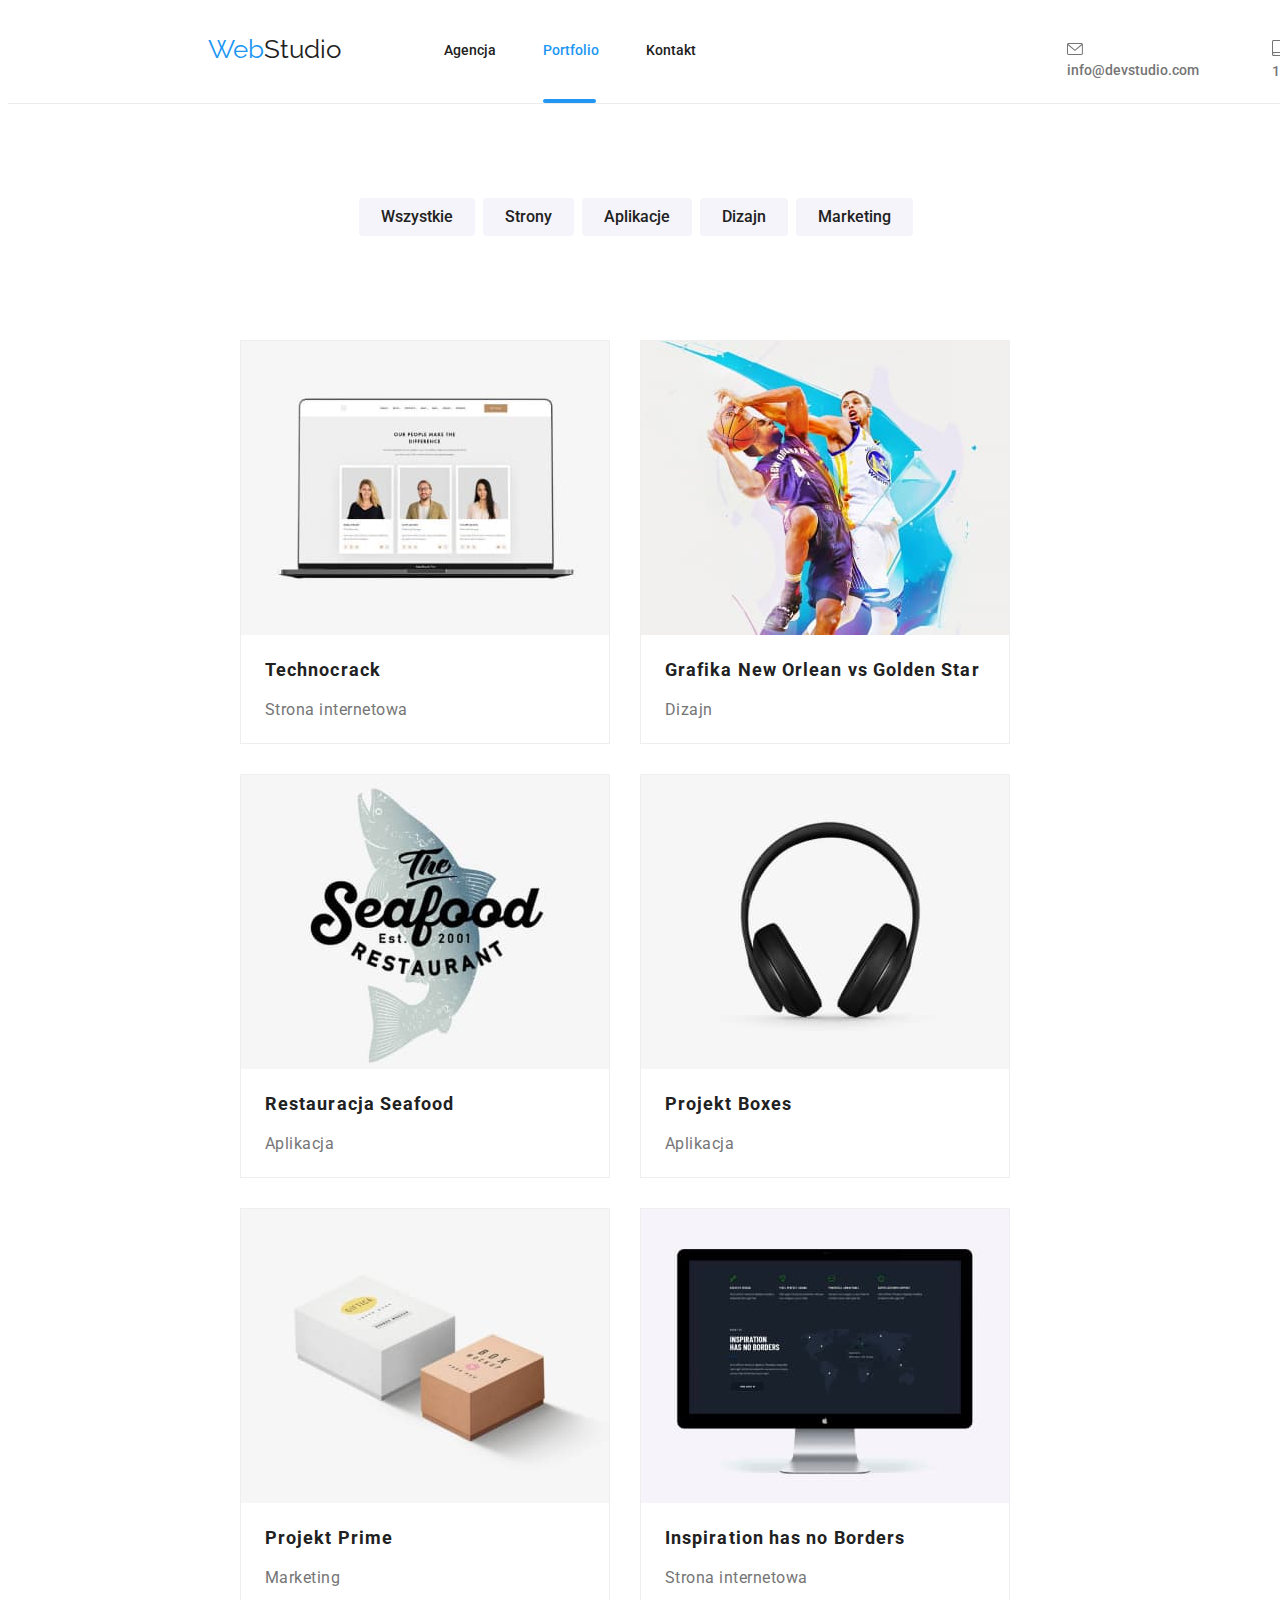
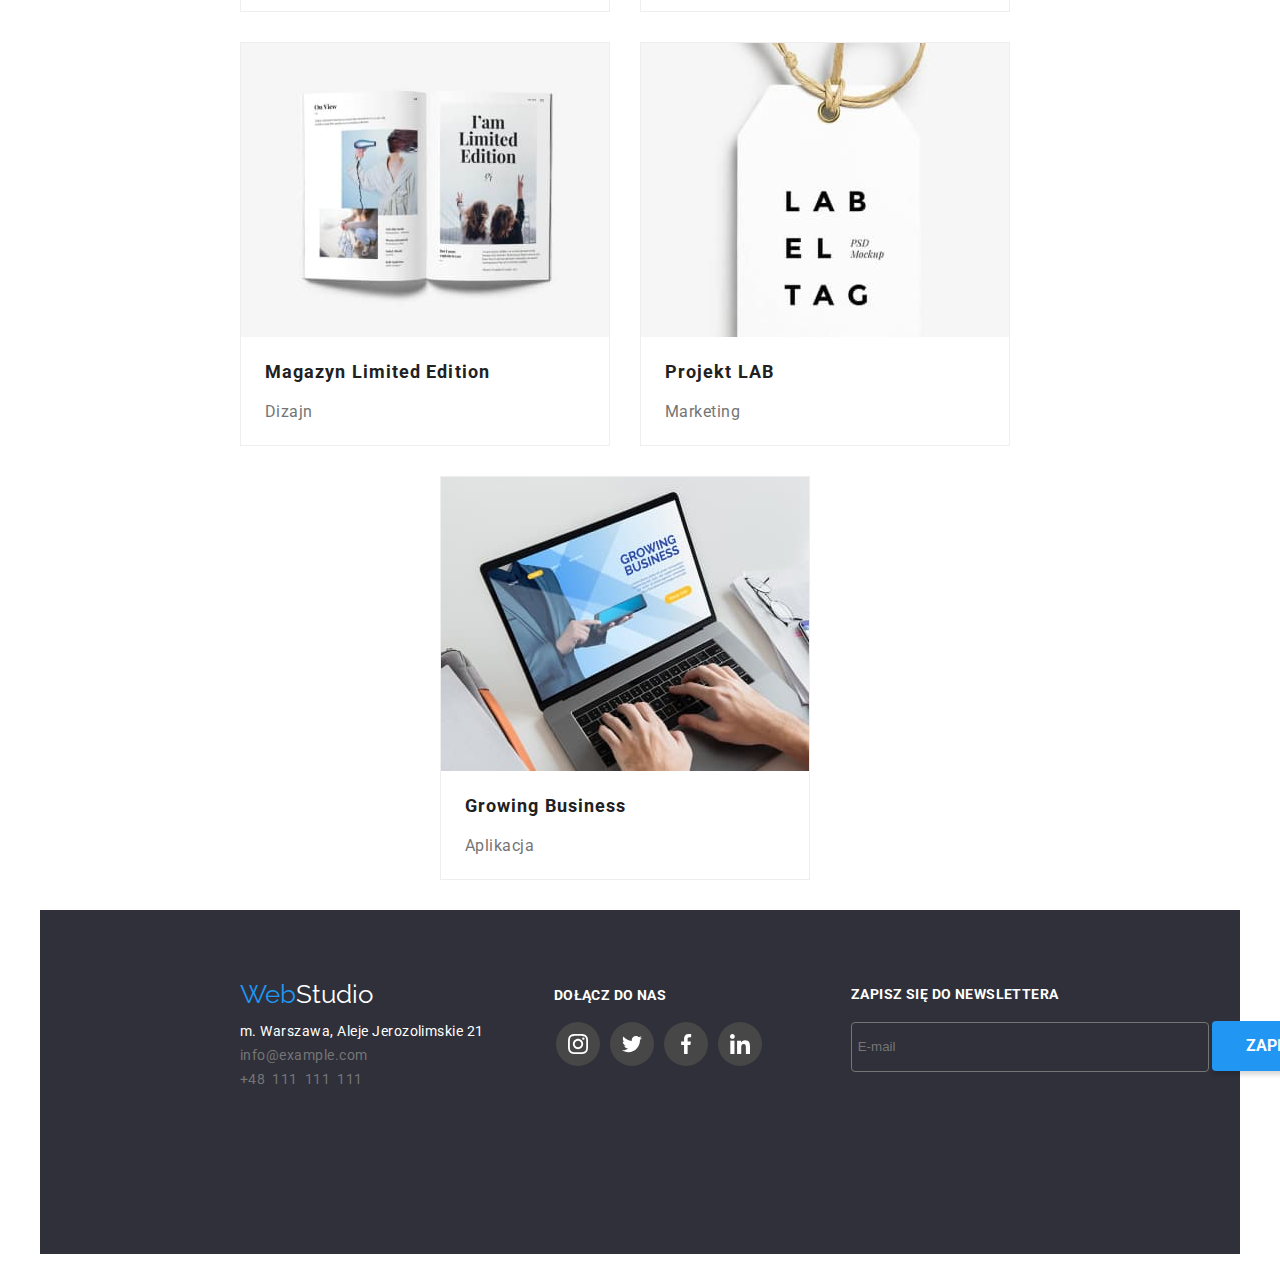
==== commit bf34651e: "z" ====
--- a/portfolio.html
+++ b/portfolio.html
@@ -82,7 +82,11 @@
           <ul class="portfolio__section__box">
             <li>
               <div class="portfolio__box">
-                <a><img src="images/portfolio1.jpg" alt="Laptop z pfofilami pracowników" width="370" height="294" />
+                <a><picture>
+                  <source srcset="images/imgmobile-portfolio2x.jpg " media="(min-width: 320px) and (max-width: 767px)" />
+                  <source srcset="images/imgtabletportfolio.jpg " media="(min-width: 768px) and (max-width: 1199px)" />
+                  <source srcset="images/cpuportfolio.jpg " media="(min-width: 1200px)" />
+                  <img src="images/imgmobile-portfolio.jpg" alt="Laptop z pfofilami pracowników" width="370" height="294" /></picture>
                   <div class="portfolio__box--overlay portfolio__box--overlay--text"><span>Technocrack jest popularną
                       platformą wykorzystywaną do
                       rozpowszechniania
@@ -96,7 +100,10 @@
               </div>
             </li>
             <li class="portfolio__box">
-              <a><img src="images/portfolio2.jpg" alt="Dwóch koszykarzy walczących o piłkę" width="370" height="294" />
+              <a><picture>
+                <source srcset="images/imgmobile-portfolio2x-1.jpg 2x" media="(min-width: 320px) and (max-width: 767px)" />
+                <source srcset="images/imgtabletportfolio-1.jpg 1x " media="(min-width: 768px) and (max-width: 1199px)" />
+                <source srcset="images/cpuportfolio1.jpg 1.5x" media="(min-width: 1200px)" /><img src="images/imgmobile-portfolio-1.jpg" alt="Dwóch koszykarzy walczących o piłkę" width="370" height="294" /></picture>
                 <div class="portfolio__box--overlay portfolio__box--overlay--text"><span>Technocrack jest popularną
                     platformą wykorzystywaną do
                     rozpowszechniania
@@ -111,7 +118,10 @@
               </a>
             </li>
             <li class="portfolio__box">
-              <a><img src="images/portfolio3.jpg" alt="Logo restauracji z rybą w tle" width="370" height="294" />
+              <a><picture>
+                <source srcset="images/imgmobile-portfolio2x-2.jpg 2x" media="(min-width: 320px) and (max-width: 767px)" />
+                <source srcset="images/imgtabletportfolio-2.jpg 1x " media="(min-width: 768px) and (max-width: 1199px)" />
+                <source srcset="images/cpuportfolio2.jpg 1.5x" media="(min-width: 1200px)" /><img src="images/imgmobile-portfolio-2.jpg" alt="Logo restauracji z rybą w tle" width="370" height="294" /></picture>
                 <div class="portfolio__box--overlay portfolio__box--overlay--text"><span>Technocrack jest popularną
                     platformą wykorzystywaną do
                     rozpowszechniania
@@ -124,7 +134,10 @@
               </a>
             </li>
             <li class="portfolio__box">
-              <a><img src="images/portfolio4.jpg" alt="Słuchawki nauszne bezprzewodowe" width="370" height="294" />
+              <a><picture>
+                <source srcset="images/imgmobile-portfolio2x-3.jpg 2x" media="(min-width: 320px) and (max-width: 767px)" />
+                <source srcset="images/imgtabletportfolio-3.jpg 1x " media="(min-width: 768px) and (max-width: 1199px)" />
+                <source srcset="images/cpuportfolio3.jpg 1.5x" media="(min-width: 1200px)" /><img src="images/imgmobile-portfolio-3.jpg" alt="Słuchawki nauszne bezprzewodowe" width="370" height="294" /></picture>
                 <div class="portfolio__box--overlay portfolio__box--overlay--text"><span>Technocrack jest popularną
                     platformą wykorzystywaną do
                     rozpowszechniania
@@ -137,7 +150,10 @@
               </a>
             </li>
             <li class="portfolio__box">
-              <a><img src="images/portfolio5.jpg" alt="Dwa pudełka" width="370" height="294" />
+              <a><picture>
+                <source srcset="images/imgmobile-portfolio2x-4.jpg 2x" media="(min-width: 320px) and (max-width: 767px)" />
+                <source srcset="images/imgtabletportfolio-4.jpg 1x " media="(min-width: 768px) and (max-width: 1199px)" />
+                <source srcset="images/cpuportfolio4.jpg 1.5x" media="(min-width: 1200px)" /><img src="images/imgmobile-portfolio-4.jpg" alt="Dwa pudełka" width="370" height="294" /></picture>
                 <div class="portfolio__box--overlay portfolio__box--overlay--text"><span>Technocrack jest popularną
                     platformą wykorzystywaną do
                     rozpowszechniania
@@ -150,7 +166,10 @@
               </a>
             </li>
             <li class="portfolio__box">
-              <a><img src="images/portfolio6.jpg" alt="Ekran monitora z stroną internetową" width="370" height="294" />
+              <a><picture>
+                <source srcset="images/imgmobile-portfolio2x-5.jpg 2x" media="(min-width: 320px) and (max-width: 767px)" />
+                <source srcset="images/imgtabletportfolio-5.jpg 1x " media="(min-width: 768px) and (max-width: 1199px)" />
+                <source srcset="images/cpuportfolio5.jpg 1.5x" media="(min-width: 1200px)" /><img src="images/imgmobile-portfolio-5.jpg" alt="Ekran monitora z stroną internetową" width="370" height="294" /></picture>
                 <div class="portfolio__box--overlay portfolio__box--overlay--text"><span>Technocrack jest popularną
                     platformą wykorzystywaną do
                     rozpowszechniania
@@ -163,7 +182,10 @@
               </a>
             </li>
             <li class="portfolio__box">
-              <a><img src="images/portfolio7.jpg" alt="Otwarta książka" width="370" height="294" />
+              <a><picture>
+                <source srcset="images/imgmobile-portfolio2x-6.jpg 2x" media="(min-width: 320px) and (max-width: 767px)" />
+                <source srcset="images/imgtabletportfolio-6.jpg 1x " media="(min-width: 768px) and (max-width: 1199px)" />
+                <source srcset="images/cpuportfolio6.jpg 1.5x" media="(min-width: 1200px)" /><img src="images/imgmobile-portfolio-6.jpg" alt="Otwarta książka" width="370" height="294" /></picture>
                 <div class="portfolio__box--overlay portfolio__box--overlay--text"><span>Technocrack jest popularną
                     platformą wykorzystywaną do
                     rozpowszechniania
@@ -176,7 +198,10 @@
               </a>
             </li>
             <li class="portfolio__box">
-              <a><img src="images/portfolio8.jpg" alt="Zawieszka z logiem Label Tag" width="370" height="294" />
+              <a><picture>
+                <source srcset="images/imgmobile-portfolio2x-7.jpg 2x" media="(min-width: 320px) and (max-width: 767px)" />
+                <source srcset="images/imgtabletportfolio-7.jpg 1x " media="(min-width: 768px) and (max-width: 1199px)" />
+                <source srcset="images/cpuportfolio7.jpg 1.5x" media="(min-width: 1200px)" /><img src="images/imgmobile-portfolio-7.jpg" alt="Zawieszka z logiem Label Tag" width="370" height="294" /></picture>
                 <div class="portfolio__box--overlay portfolio__box--overlay--text"><span>Technocrack jest popularną
                     platformą wykorzystywaną do
                     rozpowszechniania
@@ -189,7 +214,10 @@
               </a>
             </li>
             <li class="portfolio__box">
-              <a><img src="images/portfolio9.jpg" alt="Otwarty laptop z strono Growing Buisness" width="370"
+              <a><picture>
+                <source srcset="images/imgmobile-portfolio2x-8.jpg 2x" media="(min-width: 320px) and (max-width: 767px)" />
+                <source srcset="images/imgtabletportfolio-8.jpg 1x " media="(min-width: 768px) and (max-width: 1199px)" />
+                <source srcset="images/cpuportfolio8.jpg 1.5x" media="(min-width: 1200px)" /><img src="images/imgmobile-portfolio-8.jpg" alt="Otwarty laptop z strono Growing Buisness" width="370"
                   height="294" />
                 <div class="portfolio__box--overlay portfolio__box--overlay--text"><span>Technocrack jest popularną
                     platformą wykorzystywaną do
@@ -283,6 +311,31 @@
     </div>
   </footer>
   </main>
+  <script src="js/modal.js"></script>
+  
+  <div class="menu is__hidden" data-menu>
+    <svg class="close-btn mobile-menu__close-btn" data-menu-close>
+      <use href="/images/sprite.svg#icon-close"></use>
+    </svg>
+    <ul class="list menu__nav-list">
+      <li class="menu__nav-item"><a href="index.html" class="mobile-menu__nav-link">Agencja</a></li>
+      <li class="menu__nav-item"><a href="portfolio.html" class="mobile-menu__nav-link">Portfolio</a></li>
+      <li class="menu__nav-item"><a href="#" class="mobile-menu__nav-link">Kontakt</a></li>
+    </ul>
+    <ul class="list mobile-menu__contact-list">
+      <li class="menu__contact-item"><a href="tel:48111111111" class="menu__phone">+48 111 111 111</a></li>
+      <li class="menu__contact-item"><a href="mailto:info@devstudio.com" class="mobile-menu__mail">info@devstudio.com</a>
+      </li>
+    </ul>
+    <ul class="list mobile-menu__social-list">
+      <li class="mobile-menu__social-item"><a href="#" class="mobile-menu__social-link">Instagram</a></li>
+      <li class="mobile-menu__social-item"><a href="#" class="mobile-menu__social-link">Twitter</a></li>
+      <li class="mobile-menu__social-item"><a href="#" class="mobile-menu__social-link">Facebook</a></li>
+      <li class="mobile-menu__social-item"><a href="#" class="mobile-menu__social-link">LinkedIn</a></li>
+    </ul>
+  </div>
+  
+  <script src="js/mobile-menu.js"></script>
 </body>
 
 </html>--- a/css/main.min.css
+++ b/css/main.min.css
@@ -1,2 +1,2 @@
-.visually__hidden{border:0;clip:rect(0 0 0 0);height:auto;margin:0;overflow:hidden;padding:0;position:absolute;width:1px;white-space:nowrap}:root{--main-font: "Roboto", sans-serif;--secondary-font: "Raleway", sans-serif;--main-color: #212121;--secondary-color: #757575;--third-color: #ffffff;--brand-color: #2196f3;--main-background-color: #ffffff;--secondary-background-color: #2f303a;--third-background-color: #f5f4fa;--fourth-background-color: #474747;--main-icon-color: #afb1b8}h1,h2,h3,h4,h5,h6{margin:0;padding:0}ul,ol{margin:0;padding:0;list-style:none}p{padding:0}body{font-family:var(--main-font);color:var(--main-color);background:var(--main-background-color)}a{text-decoration:none}@media screen and (min-width: 320px) and (max-width: 768px){.section__title{height:400px;margin:0 auto;background-image:linear-gradient(rgba(47,48,58,0.4), #2f303a66),url(./images/obraz-tla-mobile.jpg);background-size:cover;background-repeat:no-repeat;background-color:var(--secondary-background-color)}.section__footer{text-align:center;padding-top:60px;padding-bottom:60px;background:var(--secondary-background-color)}__address{letter-spacing:0.03em;display:block;align-content:center}}@media screen and (min-device-pixel-ratio: 2) and (min-width: 320px) and (max-width: 768px), screen and (-webkit-min-device-pixel-ratio: 2) and (min-width: 320px) and (max-width: 768px), screen and (min-resolution: 192dpi) and (min-width: 320px) and (max-width: 768px), screen and (min-resolution: 2dppx) and (min-width: 320px) and (max-width: 768px){.section__title{height:400px;margin:0 auto;background-image:linear-gradient(rgba(47,48,58,0.4), #2f303a66),url(../images/obraz-tla-mobile@2x.jpg);background-size:cover;background-repeat:no-repeat;background-color:var(--secondary-background-color)}.section__our__strenghts{margin-top:60px}}@media screen and (min-width: 768px) and (max-width: 1200px){.section__title{height:400px;margin:0 auto;background-image:linear-gradient(rgba(47,48,58,0.4), #2f303a66),url(../images/obraz-tla-tablet.jpg);background-size:cover;background-repeat:no-repeat;background-color:var(--secondary-background-color)}}@media screen and (min-device-pixel-ratio: 2) and (min-width: 768px) and (max-width: 1200px), screen and (-webkit-min-device-pixel-ratio: 2) and (min-width: 768px) and (max-width: 1200px), screen and (min-resolution: 192dpi) and (min-width: 768px) and (max-width: 1200px), screen and (min-resolution: 2dppx) and (min-width: 768px) and (max-width: 1200px){.section__menu{display:flex}.section__title{margin:0 auto;background-image:linear-gradient(rgba(47,48,58,0.4), rgba(47,48,58,0.4)),url(/images/obraz-tla-tablet@2x.jpg);background-size:cover;background-repeat:no-repeat;background-color:var(--secondary-background-color)}.section__our__strenghts{display:flex;justify-content:center;letter-spacing:0.03em;column-count:2}.section__footer{padding-top:60px;padding-bottom:60px;background:var(--secondary-background-color)}.section__footer__address{letter-spacing:0.03em;display:block;align-content:center}address{text-align:center}}@media screen and (min-width: 1200x) and (max-width: 1600px){.section__title{height:600px;margin:0 auto;background-image:linear-gradient(rgba(47,48,58,0.4), rgba(47,48,58,0.4)),url(/images/obraz-tla-komputer.jpg);background-size:cover;background-repeat:no-repeat;background-color:var(--secondary-background-color)}}@media screen and (min-device-pixel-ratio: 2) and (min-width: 1200px) and (max-width: 1600px), screen and (-webkit-min-device-pixel-ratio: 2) and (min-width: 1200px) and (max-width: 1600px), screen and (min-resolution: 192dpi) and (min-width: 1200px) and (max-width: 1600px), screen and (min-resolution: 2dppx) and (min-width: 1200px) and (max-width: 1600px){.section__menu{display:flex;width:1200px}.section__title{height:600px;margin:0 auto;background-image:linear-gradient(rgba(47,48,58,0.4), rgba(47,48,58,0.4)),url(/images/obraz-tla-komputer@2x.jpg);background-size:cover;background-repeat:no-repeat;background-color:var(--secondary-background-color)}.section__our__strenghts{display:flex;justify-content:center;letter-spacing:0.03em}.section__footer{padding-top:60px;background:var(--secondary-background-color)}.section__footer__address{letter-spacing:0.03em;display:block;align-content:center}}@media screen and (min-width: 320px) and (max-width: 768px){.container{min-width:320px;padding:0px 15px;margin:0 auto}.our__strengths__container{padding-top:60px}}@media screen and (min-width: 768px) and (max-width: 1200px){.container{min-width:768px;padding:0px 15px;margin:0 auto}.our__strengths__container{max-width:768px;padding-top:60px;padding-bottom:60px;column-count:2;margin:0 auto}}@media screen and (min-width: 1200px) and (max-width: 1600px){.container{max-width:1600px;padding:0px 200px;margin:0 auto}.our__strengths__container{padding-top:94px;padding-bottom:60px;column-count:4}}.backdrop{position:fixed;left:0;top:0;width:100%;height:100%;background-color:rgba(0,0,0,0.2)}.modal{position:relative;top:10%;margin:auto;width:528px;min-height:581px;background-color:var(--main-background-color);transition-duration:250ms}.modal__svg{position:absolute;width:18px;height:18px;fill:var(--main-color);top:14px;right:10px;margin-right:-50%;transform:translate(-50%, -50%)}.modal__svg:hover{border-color:var(--brand-color);fill:var(--brand-color);transition-duration:250ms}.modal__content{display:flex;flex-direction:column;margin-bottom:10px;width:448px;margin:0 auto;justify-content:center}.modal__label{display:flex;flex-direction:column;padding-bottom:10px;font-family:var(--main-font);font-style:normal;font-weight:400;font-size:12px;line-height:14px;letter-spacing:0.01em;color:var(--secondary-color)}.modal__input,.modal__input__comment{border:1px solid rgba(33,33,33,0.2);box-sizing:border-box;border-radius:4px}.modal__input:hover,.modal__input__comment:hover{border-color:var(--brand-color);fill:var(--brand-color);transition-duration:250ms}.modal__input{height:40px;padding-left:40px}.modal__input__comment{height:120px;resize:none}.modal__title{font-family:var(--main-font);font-style:normal;font-weight:700;font-size:20px;line-height:23px;text-align:center;letter-spacing:0.03em;color:var(--main-color);margin-top:40px}.modal__rules--text{font-family:var(--main-font);font-style:normal;font-weight:400;font-size:14px;line-height:24px;letter-spacing:0.03em;margin-bottom:30px;color:var(--secondary-color)}.modal__rules--text:before{display:inline-block;content:"";width:16px;height:16px;border-radius:2px;border:1px solid #000}.modal__rules__checkbox{display:block;content:""}.modal__rules__checkbox:checked+.modal__rules--text::before{color:var(--brand-color);background-color:var(--brand-color);border:none;background-image:url(../images/vector.svg);background-repeat:no-repeat;background-position:center}.rules__link{color:var(--brand-color)}.close__btn{position:absolute;top:8px;right:8px;color:#212121;border:1px solid rgba(0,0,0,0.1);width:30px;height:30px;background-color:transparent;border-radius:50%;cursor:pointer}.is__hidden{opacity:0;visibility:hidden;pointer-events:none}.menu{display:flex;flex-direction:column;justify-content:space-between;z-index:1;position:fixed;left:0;top:0;width:100%;height:100%;background-color:white;padding:48px 40px;transition:opacity 250ms cubic-bezier(0.4, 0, 0.2, 1)}.menu__nav-list{display:block;flex-grow:1;background-color:white;width:480px;height:796px;margin-bottom:270px}.menu__nav-item:not(:last-child){margin-bottom:32px}.menu__contact-list{display:block;margin-bottom:32px}.menu__contact-item{margin-bottom:32px}.menu__phone{text-decoration:none;font-weight:500;font-size:34px;line-height:1.176;letter-spacing:0.02em;color:var(--brand-color)}.menu__social-list{justify-content:space-between;align-items:center;flex-wrap:wrap}.mobile-menu__close-btn{position:absolute;width:40px;height:40px;padding:7px;border:none;top:10px;right:15px;transition-property:fill;transition-duration:250ms;transition-timing-function:cubic-bezier(0.4, 0, 0.2, 1)}.mobile-menu__close-btn:hover{fill:var(--brand-color)}.mobile-menu__nav-link{font-weight:500;text-decoration:none;font-size:40px;line-height:1.175;letter-spacing:0.02em;color:var(--main-color);transition-property:color;transition-duration:250ms;transition-timing-function:cubic-bezier(0.4, 0, 0.2, 1)}.mobile-menu__nav-link:hover,.mobile-menu__nav-link:focus{color:var(--brand-color)}.mobile-menu__mail{text-decoration:none;font-weight:500;font-size:24px;line-height:1.167;letter-spacing:0.02em;color:var(--secondary-color);transition-property:color;transition-duration:250ms;transition-timing-function:cubic-bezier(0.4, 0, 0.2, 1)}.mobile-menu__mail:hover,.mobile-menu__mail:focus{color:var(--brand-color)}.mobile-menu__social-link{text-decoration:none;font-weight:500;font-size:18px;line-height:1.223;letter-spacing:0.02em;color:var(--brand-color);position:relative}.mobile-menu__social-item{position:relative;display:inline-block;padding-right:20px}.mobile-menu__social-item:not(:first-child)::before{content:"";position:absolute;left:0;top:0;width:0;height:100%;border:1px solid rgba(33,33,33,0.2);transform:translateX(-10px)}@media screen and (min-width: 320px) and (max-width: 768px){.logo__menu__webstudio{width:145px;height:31px;margin-right:93px;font-family:var(--secondary-font);font-style:normal;font-size:26px;line-height:75%;color:var(--main-color);display:flex}.logo__footer__webstudio{color:var(--third-color);font-family:var(--secondary-font);font-style:normal;font-size:26px;line-height:191%}.logo--text{color:var(--brand-color)}}@media screen and (min-width: 768px) and (max-width: 1200px){.logo__menu__webstudio{width:145px;height:31px;margin-right:93px;font-family:var(--secondary-font);font-style:normal;font-size:26px;line-height:75%;color:var(--main-color);display:flex}.logo__footer__webstudio{color:var(--third-color);font-family:var(--secondary-font);font-style:normal;font-size:26px;line-height:191%}.logo--text{color:var(--brand-color)}}@media screen and (min-width: 1200px) and (max-width: 1600px){.logo__menu__webstudio{width:145px;height:31px;margin-right:93px;font-family:var(--secondary-font);font-style:normal;font-size:26px;line-height:75%;color:var(--main-color);display:flex}.logo__footer__webstudio{color:var(--third-color);font-family:var(--secondary-font);font-style:normal;font-size:26px;line-height:191%}.logo--text{color:var(--brand-color)}}.button{cursor:pointer;color:var(--main-color);background-color:var(--brand-color);border:none}.button .button:hover{color:var(--third-color);background-color:var(--brand-color);transition-duration:250ms}.button__main{margin:0 auto;width:200px;height:50px;display:flex;justify-content:center;align-items:center;margin-top:32px;box-shadow:0px 4px 4px rgba(0,0,0,0.15);border-radius:4px;cursor:pointer;color:var(--main-color);background-color:var(--brand-color);border:none}.button__main--text{font-size:16px;line-height:188%;color:var(--third-color);font-weight:700}@media screen and (min-width: 320px) and (max-width: 768px){.link__customer{background-color:var(--main-background-color);fill:var(--main-icon-color)}.link__footer__social--a{font-size:14px;line-height:171%;font-style:normal;color:var(--secondary-color);transition-duration:250ms}.link__footer__social--a:hover{color:var(--brand-color);transition-duration:250ms}}@media screen and (min-width: 768px) and (max-width: 1200px){.link__menu__section--a,.link__menu__social--a{font-size:14px;font-weight:500;line-height:146%}.link__menu__social--a{color:var(--secondary-color);text-decoration:none}.link__menu__social--a:hover{color:var(--brand-color);transition-duration:250ms}.link__menu__section--a{position:relative;color:var(--main-color)}.link__menu__section--a:hover{color:var(--brand-color);transition-duration:250ms}.link__menu__email{margin-right:50px}.link__customer{background-color:var(--main-background-color);fill:var(--main-icon-color)}}.link__footer__social--a{font-size:14px;line-height:171%;font-style:normal;color:var(--secondary-color);transition-duration:250ms}.link__footer__social--a:hover{color:var(--brand-color);transition-duration:250ms}.link__footer__social--a{font-size:14px;line-height:171%;font-style:normal;color:var(--secondary-color);transition-duration:250ms}.link__footer__social--a:hover{color:var(--brand-color);transition-duration:250ms}@media screen and (min-width: 1200px) and (max-width: 1600px){.link__menu__section--a,.link__menu__social--a{font-size:14px;font-weight:500;line-height:146%}.link__menu__social--a{color:var(--secondary-color);text-decoration:none}.link__menu__social--a:hover{color:var(--brand-color);transition-duration:250ms}.link__menu__section--a{position:relative;color:var(--main-color)}.link__menu__section--a:hover{color:var(--brand-color);transition-duration:250ms}.link__menu__email{margin-right:50px}.link__customer{background-color:var(--main-background-color);fill:var(--main-icon-color)}.link__footer__social--a{font-size:14px;line-height:171%;font-style:normal;color:var(--secondary-color);transition-duration:250ms}.link__footer__social--a:hover{color:var(--brand-color);transition-duration:250ms}.link__footer__social--a{font-size:14px;line-height:171%;font-style:normal;color:var(--secondary-color);transition-duration:250ms}.link__footer__social--a:hover{color:var(--brand-color);transition-duration:250ms}}@media screen and (min-width: 320px) and (max-width: 768px){.list__social{display:flex;justify-content:space-evenly;align-items:center;margin-bottom:24px}.list__social__link{width:44px;height:44px;background-color:var(--main-background-color);fill:var(--main-icon-color)}.list__social__link:hover{background-color:var(--brand-color);fill:var(--third-color);transition-duration:250ms}.list__social__footer__link{margin-right:10px;background-color:var(--fourth-background-color);fill:var(--third-color)}.list__social__footer__link:hover{background-color:var(--brand-color);fill:var(--third-color);transition-duration:250ms}.list__social__link,.list__social__footer__link{display:flex;width:44px;height:44px;border-radius:50%;justify-content:center;align-items:center}}@media screen and (min-width: 768px) and (max-width: 1200px){.list__social{display:flex;justify-content:space-evenly;align-items:center}.list__social__link{width:44px;height:44px;background-color:var(--main-background-color);fill:var(--main-icon-color)}.list__social__link:hover{background-color:var(--brand-color);fill:var(--third-color);transition-duration:250ms}.list__social__footer__link{margin-right:10px;background-color:var(--fourth-background-color);fill:var(--third-color)}.list__social__footer__link:hover{background-color:var(--brand-color);fill:var(--third-color);transition-duration:250ms}.list__social__link,.list__social__footer__link{display:flex;width:44px;height:44px;border-radius:50%;justify-content:center;align-items:center}}@media screen and (min-width: 1200px) and (max-width: 1600px){.list__social{display:flex;justify-content:space-evenly;align-items:center}.list__social__link{width:44px;height:44px;background-color:var(--main-background-color);fill:var(--main-icon-color)}.list__social__link:hover{background-color:var(--brand-color);fill:var(--third-color);transition-duration:250ms}.list__social__footer__link{margin-right:10px;background-color:var(--fourth-background-color);fill:var(--third-color)}.list__social__footer__link:hover{background-color:var(--brand-color);fill:var(--third-color);transition-duration:250ms}.list__social__link,.list__social__footer__link{display:flex;width:44px;height:44px;border-radius:50%;justify-content:center;align-items:center}}@media screen and (min-width: 320px) and (max-width: 768px){.icon__contact{margin-right:10px;fill:var(--secondary-color)}.icon__contact :hover{fill:var(--brand-color);transition-duration:250ms}}.icon__main{width:100%;max-width:450px;height:110px;background-color:var(--third-background-color);border-radius:4px}.icon__footer{justify-content:center}.icon__footer__send{display:flex;padding-left:24px}@media screen and (min-width: 768px) and (max-width: 1200px){.icon__contact{margin-right:10px;fill:var(--secondary-color)}.icon__contact :hover{fill:var(--brand-color);transition-duration:250ms}.icon__main{width:354px;height:110px;background-color:var(--third-background-color);border-radius:4px}.icon__footer{justify-content:center}.icon__footer__send{display:flex;padding-left:24px}}@media screen and (min-width: 1200px) and (max-width: 1600px){.icon__modal{position:fixed;margin:20px 50px 20px 50px}.icon__contact{margin-right:10px;fill:var(--secondary-color)}.icon__contact :hover{fill:var(--brand-color);transition-duration:250ms}.icon__main{width:270px;margin-bottom:30px}.icon__footer{margin-left:72px}.icon__footer__send{display:flex;padding-left:24px}}@media screen and (min-width: 0px) and (max-width: 768px){.header{padding:32px 0px 32px 0px}.header__container__menu{margin-right:371px;width:254px;height:16px;display:flex;justify-content:space-between;text-align:center}.header__container__menu__contact{height:16px;display:flex}.line{margin:0 auto;width:1600px;left:0px;border-bottom:1px solid #ececec}.menu__board::after{position:relative;display:block;content:"";height:4px;width:53px;background-color:var(--brand-color);border-radius:2px;bottom:-39px}.header__container__menu{display:none}.header__container__menu__contact{display:none}}@media screen and (min-width: 768px) and (max-width: 1200px){.header{padding:32px 0px 32px 0px}.header__container__menu{margin-right:371px;width:254px;height:16px;display:flex;justify-content:space-between;text-align:center}.header__container__menu__contact{height:16px;display:flex}.line{margin:0 auto;width:1600px;left:0px;border-bottom:1px solid #ececec}.menu__board::after{position:relative;display:block;content:"";height:4px;width:53px;background-color:var(--brand-color);border-radius:2px;bottom:-39px}.header__container__menu__contact{position:absolute;display:block;right:20px}.mobile__menu{display:none}}@media screen and (min-width: 1200px) and (max-width: 1600px){.header{padding:32px 0px 32px 0px}.header__container__menu{margin-right:371px;width:254px;height:16px;display:flex;justify-content:space-between;text-align:center}.header__container__menu__contact{height:16px;display:flex}.line{margin:0 auto;width:1600px;left:0px;border-bottom:1px solid #ececec}.menu__board::after{position:relative;display:block;content:"";height:4px;width:53px;background-color:var(--brand-color);border-radius:2px;bottom:-39px}.header__container__menu__contact{height:16px;display:inline-flex}.mobile__menu{display:none}}.line{margin:0 auto;width:1600px;left:0px;border-bottom:1px solid #ececec}.menu__board::after{position:relative;display:block;content:"";height:4px;width:53px;background-color:var(--brand-color);border-radius:2px;bottom:-39px}.mobile__menu{position:absolute;right:24px;top:22px;margin:0 auto}@media screen and (min-width: 0px) and (max-width: 768px){.main__title{margin:0 auto;padding-top:118px;justify-content:center;text-align:center;font-size:26px;font-weight:900;line-height:162%;letter-spacing:0.06em;color:var(--third-color)}}@media screen and (min-width: 768px) and (max-width: 1200px){.main__title{margin:0 auto;width:696px;padding-top:118px;justify-content:center;text-align:center;font-size:26px;font-weight:900;line-height:162%;letter-spacing:0.06em;color:var(--third-color)}}@media screen and (min-width: 1200px) and (max-width: 1600px){.main__title{margin:0 auto;padding-top:200px;justify-content:center;text-align:center;font-size:44px;font-weight:900;line-height:136%;letter-spacing:0.06em;color:var(--third-color)}}@media screen and (min-width: 320px) and (max-width: 768px){.our__strengths__title{display:none}.our__strengths__photo{display:none}.our__strengths__box{text-align:center;margin-right:30px;letter-spacing:0.03em;width:100%}.our__strengths__box:last-child{margin-right:0px}.our__strengths__box--title{height:16px;font-size:36px;line-height:162%;margin-top:30px;margin-bottom:10px}.our__strengths__box--text{text-align:justify;height:75px;letter-spacing:0.03em;color:var(--secondary-color);width:100%;max-width:450px;margin:0 auto}.our__strengths__box--title,.our__strengths__box--text{font-size:14px;line-height:171%}}@media screen and (min-width: 768px) and (max-width: 1200px){.our__strengths{column-count:2}.our__strengths__title{display:none}.our__strengths__photo{display:none}.our__strengths__photo--margin{margin-right:30px}.our__strengths__box{text-align:center;letter-spacing:0.03em}.our__strengths__box:last-child{margin-right:0px}.our__strengths__box--title{text-align:center;height:16px;font-size:36px;line-height:162%;margin-top:30px;margin-bottom:10px}.our__strengths__box--text{text-align:justify;height:75px;letter-spacing:0.03em;color:var(--secondary-color);width:354px;margin:0px auto 30px auto}.our__strengths__box--title,.our__strengths__box--text{font-size:14px;line-height:171%}}@media screen and (min-width: 1200px) and (max-width: 1600px){.page__size{width:1600px}.our__strengths__title{justify-content:center;margin:auto;padding-bottom:50px;font-size:36px;line-height:162%;text-align:center}.our__strengths__photo{height:294px;text-align:center;justify-content:center;display:flex;margin-bottom:60px}.our__strengths__photo--margin{margin-right:30px}.our__strengths__box{width:270px;height:101px;display:inline;letter-spacing:0.03em}.our__strengths__box:last-child{margin-right:0px}.our__strengths__box--title{height:16px;font-size:36px;line-height:162%}.our__strengths__box--text{height:75px;letter-spacing:0.03em;color:var(--secondary-color)}.our__strengths__box--title,.our__strengths__box--text{font-size:14px;line-height:171%}.label{position:relative;top:-73px;left:0px;width:370px;height:70px;bottom:0;background:rgba(47,48,58,0.727)}.label--text{padding-top:24px;font-family:var(--main-font);font-weight:700;font-size:14px;line-height:162%;text-align:center;letter-spacing:0.03em;text-transform:uppercase;color:var(--third-color)}}@media screen and (min-width: 320px) and (max-width: 768px){.our__team{padding-top:60px;padding-bottom:60px;justify-content:center;background:var(--third-background-color)}.our__team__title{width:210px;height:42px;justify-content:center;margin:0 auto;text-align:center;margin-bottom:54px;font-size:36px;line-height:121%}.our__team__profile{max-width:480px;margin:0 auto;text-align:-webkit-center}.our__team__profile__box{height:100%;width:100%;max-height:622px;max-width:450px;border-radius:4px;box-shadow:0px 1px 3px rgba(0,0,0,0.12),0px 1px 1px rgba(0,0,0,0.14),0px 2px 1px rgba(0,0,0,0.2);border-radius:0px 0px 4px 4px;background:var(--third-color);margin-bottom:30px}.our__team__box--title{text-align:center;font-size:16px;font-weight:500;line-height:70%;padding-top:30px;letter-spacing:0.03em}.our__team__box--text{text-align:center;font-size:16px;line-height:70%;color:var(--secondary-color);letter-spacing:0.03em}}@media screen and (min-width: 768px) and (max-width: 1200px){.our__team{justify-content:center;background:var(--third-background-color)}.our__team__title{width:210px;height:42px;justify-content:center;margin:0 auto;text-align:center;margin-bottom:54px;font-size:36px;line-height:121%;padding-top:54px;padding-bottom:54px}.our__team__profile{margin:0 auto;max-width:768px;display:block;column-count:2;text-align:-webkit-center}.our__team__profile__box{text-align:center;height:536px;width:354px;margin-bottom:30px;border-radius:4px;box-shadow:0px 1px 3px rgba(0,0,0,0.12),0px 1px 1px rgba(0,0,0,0.14),0px 2px 1px rgba(0,0,0,0.2);border-radius:0px 0px 4px 4px;background:var(--third-color)}.our__team__profile__box:last-child{margin-right:0px}.our__team__box--title{text-align:center;font-size:16px;font-weight:500;line-height:70%;padding-top:30px;letter-spacing:0.03em}.our__team__box--text{text-align:center;font-size:16px;line-height:70%;color:var(--secondary-color);letter-spacing:0.03em}}@media screen and (min-width: 1200px) and (max-width: 1600px){.our__team{justify-content:center;background:var(--third-background-color)}.our__team__title{width:210px;height:42px;justify-content:center;margin:0 auto;padding-bottom:54px;padding-top:60px;text-align:center;margin-bottom:54px;font-size:36px;line-height:121%}.our__team__profile{display:flex;padding-bottom:60px}.our__team__profile__box{width:270px;height:428px;margin-right:30px;border-radius:4px;box-shadow:0px 1px 3px rgba(0,0,0,0.12),0px 1px 1px rgba(0,0,0,0.14),0px 2px 1px rgba(0,0,0,0.2);border-radius:0px 0px 4px 4px;background:var(--third-color)}.our__team__profile__box:last-child{margin-right:0px}.our__team__box--title{text-align:center;font-size:16px;font-weight:500;line-height:70%;padding-top:30px;letter-spacing:0.03em}.our__team__box--text{text-align:center;font-size:16px;line-height:70%;color:var(--secondary-color);letter-spacing:0.03em}}@media screen and (min-width: 320px) and (max-width: 768px){.our__customer{max-width:480px;margin:0 auto;display:block;column-count:2;text-align:-webkit-center}.our__customer__title{display:flex;margin:auto;margin-top:60px;justify-content:center;margin-bottom:50px;font-family:var(--main-font);font-style:normal;font-weight:700;font-size:36px;line-height:121%;text-align:center;letter-spacing:0.03em}.our__customer__box{margin-bottom:30px;padding:16px 32px 16px 32px;width:100%;max-width:210px;height:92px;border:1px solid #afb1b8;box-sizing:border-box;border-radius:4px;justify-content:center;text-align:center}.our__customer__box:hover{fill:var(--brand-color);border-color:var(--brand-color);transition-duration:250ms}.our__customer__box:last-child{margin-right:0}.link__customer:hover{fill:var(--brand-color);border-color:var(--brand-color);transition-duration:250ms}}@media screen and (min-width: 768px) and (max-width: 1200px){.our__customer{max-width:768px;margin:auto;display:block;column-count:3;text-align:-webkit-center}.our__customer__title{display:flex;margin:auto;justify-content:center;font-family:var(--main-font);font-style:normal;font-weight:700;font-size:36px;line-height:121%;text-align:center;letter-spacing:0.03em;padding:60px 15px 60px 15px}.our__customer__box{margin-bottom:30px;padding:16px 32px 16px 32px;width:226px;height:92px;border:1px solid #afb1b8;box-sizing:border-box;border-radius:4px;justify-content:center;text-align:center}.our__customer__box:hover{fill:var(--brand-color);border-color:var(--brand-color);transition-duration:250ms}.our__customer__box:last-child{margin-right:0}.link__customer:hover{fill:var(--brand-color);border-color:var(--brand-color);transition-duration:250ms}}@media screen and (min-width: 1200px) and (max-width: 1600px){.our__customer{display:flex;margin-bottom:60px}.our__customer__title{display:flex;margin:auto;justify-content:center;margin-bottom:50px;font-family:var(--main-font);font-style:normal;font-weight:700;font-size:36px;line-height:121%;text-align:center;letter-spacing:0.03em;margin-top:60px}.our__customer__box{margin-right:30px;padding:16px 32px 16px 32px;width:170px;height:92px;border:1px solid #afb1b8;box-sizing:border-box;border-radius:4px;justify-content:center}.our__customer__box:hover{fill:var(--brand-color);border-color:var(--brand-color);transition-duration:250ms}.our__customer__box:last-child{margin-right:0}.link__customer:hover{fill:var(--brand-color);border-color:var(--brand-color);transition-duration:250ms}}@media screen and (min-width: 320px) and (max-width: 768px){.footer__box1{width:251px;height:79px;left:115px;top:108px;margin:0 auto}.footer__box2{width:206px;height:80px;left:137px;top:247px;margin:20px auto}.footer__box3{height:156px;left:15px;top:387px;margin:100px auto}.footer__address{font-size:14px;line-height:171%;font-style:normal;color:var(--third-color)}.footer__address:hover{color:var(--brand-color);transition-duration:250ms}.footer__joinus__title{font-family:var(--main-font);font-style:normal;font-weight:700;font-size:14px;line-height:171%;letter-spacing:0.03em;text-transform:uppercase;padding-top:80px;color:var(--third-color);text-align:center}.footer__modal,.footer__newsletter{font-family:var(--main-font);font-style:normal;font-weight:700;font-size:14px;line-height:171%;letter-spacing:0.03em;text-transform:uppercase;display:contents;color:var(--third-color)}.footer__modal{display:flex;justify-content:center}.footer__modal__input{color:var(--third-color);height:50px;max-width:357px;width:100%;border:1px solid var(--secondary-color);box-sizing:border-box;border-radius:4px;background-color:var(--secondary-background-color);margin-bottom:30px;margin-top:30px;border:1px solid var(--brand-color)}.footer__button{display:inline-flex;cursor:pointer;background-color:var(--brand-color);border:none;margin:0 auto;width:200px;height:50px;justify-content:center;align-items:center;box-shadow:0px 4px 4px rgba(0,0,0,0.15);border-radius:4px}.footer__button__text{font-family:var(--main-font);font-size:16px;line-height:188%;color:var(--third-color);font-weight:700}}@media screen and (min-width: 768px) and (max-width: 1200px){.footer__column{column-count:2}.footer__box3{width:450px;height:156px;left:166px;margin:0 auto}.footer__address{font-size:14px;line-height:171%;font-style:normal;color:var(--third-color)}.footer__address:hover{color:var(--brand-color);transition-duration:250ms}.footer__joinus__title{font-family:var(--main-font);font-style:normal;font-weight:700;font-size:14px;line-height:171%;letter-spacing:0.03em;text-transform:uppercase;padding-top:20px;color:var(--third-color);text-align:center}.footer__modal,.footer__newsletter{font-family:var(--main-font);font-style:normal;font-weight:700;font-size:14px;line-height:171%;letter-spacing:0.03em;text-transform:uppercase;text-align:center;color:var(--third-color)}.footer__modal{display:flex;justify-content:center}.footer__modal__input{color:var(--third-color);height:50px;width:358px;border:1px solid var(--secondary-color);box-sizing:border-box;border-radius:4px;background-color:var(--secondary-background-color);margin-bottom:30px;margin-top:30px;border:1px solid var(--brand-color)}.footer__button{display:inline-flex;cursor:pointer;background-color:var(--brand-color);border:none;margin:0 auto;width:200px;height:50px;justify-content:center;align-items:center;box-shadow:0px 4px 4px rgba(0,0,0,0.15);border-radius:4px}.footer__button__text{font-family:var(--main-font);font-size:16px;line-height:188%;color:var(--third-color);font-weight:700}}@media screen and (min-width: 1200px) and (max-width: 1600px){.footer__column{display:flex;justify-content:left}.footer__box3{top:-122px;position:relative;right:-540px}.footer__address{font-size:14px;line-height:171%;font-style:normal;color:var(--third-color)}.footer__address:hover{color:var(--brand-color);transition-duration:250ms}.footer__joinus__title{font-family:var(--main-font);font-style:normal;font-weight:700;font-size:14px;line-height:171%;letter-spacing:0.03em;text-transform:uppercase;padding:0 0 0 70px;color:var(--third-color)}.footer__modal,.footer__newsletter{font-family:var(--main-font);font-style:normal;font-weight:700;font-size:14px;line-height:171%;letter-spacing:0.03em;text-transform:uppercase;padding-left:71px;color:var(--third-color)}.footer__modal{display:flex}.footer__modal__input{color:var(--third-color);height:50px;width:358px;border:1px solid var(--secondary-color);box-sizing:border-box;border-radius:4px;background-color:var(--secondary-background-color)}.footer__modal__input:hover{border:1px solid var(--brand-color)}.footer__button{display:inline-flex;cursor:pointer;background-color:var(--brand-color);border:none;margin:0 auto;width:200px;height:50px;justify-content:center;align-items:center;box-shadow:0px 4px 4px rgba(0,0,0,0.15);border-radius:4px}.footer__button__text{font-family:var(--main-font);font-size:16px;line-height:188%;color:var(--third-color);font-weight:700}}.portfolio__button{padding:6px 22px 6px 22px;font-family:var(--main-font);font-weight:500;font-size:16px;line-height:162%;color:var(--main-color);margin-right:8px;border-radius:4px;background:var(--third-background-color);border:0;margin-bottom:10px}.portfolio__button:hover{background-color:var(--brand-color);color:var(--third-color);transition-duration:250ms}.portfolio__section{justify-content:center}.portfolio__section__filters{height:38px;justify-content:center;margin:0 auto;display:flex;margin-bottom:104px;padding-top:94px;flex-wrap:wrap}.portfolio__section__box{justify-content:center;flex-wrap:wrap;display:flex;margin:0 auto;margin-top:35px}.portfolio__box{position:relative;height:404px;width:370px;margin-right:30px;margin-bottom:30px;background:var(--third-color);border:1px solid #eeeeee;box-sizing:border-box;justify-content:center;overflow:hidden}.portfolio__box:hover{box-shadow:0px 1px 1px rgba(0,0,0,0.12),0px 4px 4px rgba(0,0,0,0.06),1px 4px 6px rgba(0,0,0,0.16);transition-duration:250ms}.portfolio__box--title{font-family:var(--main-font);font-weight:700;font-size:18px;letter-spacing:0.06em;font-size:18px;padding:20px 24px 2px 24px}.portfolio__box--text{font-family:var(--main-font);font-weight:400;font-size:16px;color:var(--secondary-color);letter-spacing:0.03em;padding:2px 24px 20px 24px}.portfolio__box__text__section{position:relative;overflow:hidden;background-color:var(--main-background-color)}.portfolio__box--overlay{position:absolute;width:370px;height:300px;left:0%;top:0%;transform:translateY(100%);transition:transform 250ms ease;background:rgba(33,150,243,0.9);overflow:hidden}.portfolio__box--overlay--text{padding:49px 45px 49px 24px;font-family:var(--main-font);font-style:normal;font-weight:400;font-size:18px;line-height:156%;letter-spacing:0.03em;color:var(--third-color)}.portfolio__box:hover .portfolio__box--overlay{transform:translateX(0)}.active{color:var(--brand-color)}
+.visually__hidden{border:0;clip:rect(0 0 0 0);height:auto;margin:0;overflow:hidden;padding:0;position:absolute;width:1px;white-space:nowrap}:root{--main-font: "Roboto", sans-serif;--secondary-font: "Raleway", sans-serif;--main-color: #212121;--secondary-color: #757575;--third-color: #ffffff;--brand-color: #2196f3;--main-background-color: #ffffff;--secondary-background-color: #2f303a;--third-background-color: #f5f4fa;--fourth-background-color: #474747;--main-icon-color: #afb1b8}h1,h2,h3,h4,h5,h6{margin:0;padding:0}ul,ol{margin:0;padding:0;list-style:none}p{padding:0}body{font-family:var(--main-font);color:var(--main-color);background:var(--main-background-color)}a{text-decoration:none}.section__title{height:600px;margin:0 auto;background-image:linear-gradient(rgba(47,48,58,0.4), rgba(47,48,58,0.4)),url(/images/obraz-tla-komputer.jpg);background-size:cover;background-repeat:no-repeat;background-color:var(--secondary-background-color)}@media screen and (max-width: 320px){.section__title{height:400px;margin:0 auto;background-image:linear-gradient(rgba(47,48,58,0.4), #2f303a66),url(./images/obraz-tla-mobile.jpg);background-size:cover;background-repeat:no-repeat;background-color:var(--secondary-background-color)}.section__footer{text-align:center;padding-top:60px;padding-bottom:60px;background:var(--secondary-background-color)}__address{letter-spacing:0.03em;display:block;align-content:center}}@media screen and (min-width: 320px) and (max-width: 768px){.section__title{height:400px;margin:0 auto;background-image:linear-gradient(rgba(47,48,58,0.4), #2f303a66),url(./images/obraz-tla-mobile.jpg);background-size:cover;background-repeat:no-repeat;background-color:var(--secondary-background-color)}.section__footer{text-align:center;padding-top:60px;padding-bottom:60px;background:var(--secondary-background-color)}__address{letter-spacing:0.03em;display:block;align-content:center}}@media screen and (min-device-pixel-ratio: 2) and (min-width: 320px) and (max-width: 768px), screen and (-webkit-min-device-pixel-ratio: 2) and (min-width: 320px) and (max-width: 768px), screen and (min-resolution: 192dpi) and (min-width: 320px) and (max-width: 768px), screen and (min-resolution: 2dppx) and (min-width: 320px) and (max-width: 768px){.section__title{height:400px;margin:0 auto;background-image:linear-gradient(rgba(47,48,58,0.4), #2f303a66),url(../images/obraz-tla-mobile@2x.jpg);background-size:cover;background-repeat:no-repeat;background-color:var(--secondary-background-color)}.section__our__strenghts{margin-top:60px}}@media screen and (min-width: 768px) and (max-width: 1200px){.section__title{height:400px;margin:0 auto;background-image:linear-gradient(rgba(47,48,58,0.4), #2f303a66),url(../images/obraz-tla-tablet.jpg);background-size:cover;background-repeat:no-repeat;background-color:var(--secondary-background-color)}}@media screen and (min-device-pixel-ratio: 2) and (min-width: 768px) and (max-width: 1200px), screen and (-webkit-min-device-pixel-ratio: 2) and (min-width: 768px) and (max-width: 1200px), screen and (min-resolution: 192dpi) and (min-width: 768px) and (max-width: 1200px), screen and (min-resolution: 2dppx) and (min-width: 768px) and (max-width: 1200px){.section__menu{display:flex}.section__title{margin:0 auto;background-image:linear-gradient(rgba(47,48,58,0.4), rgba(47,48,58,0.4)),url(/images/obraz-tla-tablet@2x.jpg);background-size:cover;background-repeat:no-repeat;background-color:var(--secondary-background-color)}.section__our__strenghts{display:flex;justify-content:center;letter-spacing:0.03em;column-count:2}.section__footer{padding-top:60px;padding-bottom:60px;background:var(--secondary-background-color)}.section__footer__address{letter-spacing:0.03em;display:block;align-content:center}address{text-align:center}}@media screen and (min-width: 1200x) and (max-width: 1600px){.section__title{height:600px;margin:0 auto;background-image:linear-gradient(rgba(47,48,58,0.4), rgba(47,48,58,0.4)),url(/images/obraz-tla-komputer.jpg);background-size:cover;background-repeat:no-repeat;background-color:var(--secondary-background-color)}}@media screen and (min-device-pixel-ratio: 2) and (min-width: 1200px) and (max-width: 1600px), screen and (-webkit-min-device-pixel-ratio: 2) and (min-width: 1200px) and (max-width: 1600px), screen and (min-resolution: 192dpi) and (min-width: 1200px) and (max-width: 1600px), screen and (min-resolution: 2dppx) and (min-width: 1200px) and (max-width: 1600px){.section__menu{display:flex;width:1200px}.section__title{height:600px;margin:0 auto;background-image:linear-gradient(rgba(47,48,58,0.4), rgba(47,48,58,0.4)),url(/images/obraz-tla-komputer@2x.jpg);background-size:cover;background-repeat:no-repeat;background-color:var(--secondary-background-color)}.section__our__strenghts{display:flex;justify-content:center;letter-spacing:0.03em}.section__footer{padding-top:60px;background:var(--secondary-background-color)}.section__footer__address{letter-spacing:0.03em;display:block;align-content:center}}@media screen and (min-width: 1600px){.section__menu{display:flex;width:1200px}.section__title{height:600px;margin:0 auto;background-image:linear-gradient(rgba(47,48,58,0.4), rgba(47,48,58,0.4)),url(/images/obraz-tla-komputer@2x.jpg);background-size:cover;background-repeat:no-repeat;background-color:var(--secondary-background-color)}.section__our__strenghts{display:flex;justify-content:center;letter-spacing:0.03em}.section__footer{padding-top:60px;background:var(--secondary-background-color)}.section__footer__address{letter-spacing:0.03em;display:block;align-content:center}}.page__size{margin:0 auto}.section__menu{display:flex}.section__footer{max-width:1200px;width:100%;margin:0 auto;padding-top:60px;padding-bottom:60px;background:var(--secondary-background-color)}.section__address{letter-spacing:0.03em;display:block;align-content:center}@media screen and (min-width: 320px) and (max-width: 768px){.container{min-width:320px;padding:0px 15px;margin:0 auto}.our__strengths__container{padding-top:60px}}@media screen and (min-width: 768px) and (max-width: 1200px){.container{min-width:768px;padding:0px 15px;margin:0 auto}.our__strengths__container{max-width:768px;padding-top:60px;padding-bottom:60px;column-count:2;margin:0 auto}}@media screen and (min-width: 1200px) and (max-width: 1600px){.container{max-width:1600px;padding:0px 200px;margin:0 auto}.our__strengths__container{padding-top:94px;padding-bottom:60px;column-count:4}}@media screen and (min-width: 1600px){.container{max-width:1600px;padding:0px 200px;margin:0 auto}.our__strengths__container{padding-top:94px;padding-bottom:60px;column-count:4}}.backdrop{position:fixed;left:0;top:0;width:100%;height:100%;background-color:rgba(0,0,0,0.2)}.modal{position:relative;top:10%;margin:auto;width:528px;min-height:581px;background-color:var(--main-background-color);transition-duration:250ms}.modal__svg{position:absolute;width:18px;height:18px;fill:var(--main-color);top:14px;right:10px;margin-right:-50%;transform:translate(-50%, -50%)}.modal__svg:hover{border-color:var(--brand-color);fill:var(--brand-color);transition-duration:250ms}.modal__content{display:flex;flex-direction:column;margin-bottom:10px;width:448px;margin:0 auto;justify-content:center}.modal__label{display:flex;flex-direction:column;padding-bottom:10px;font-family:var(--main-font);font-style:normal;font-weight:400;font-size:12px;line-height:14px;letter-spacing:0.01em;color:var(--secondary-color)}.modal__input,.modal__input__comment{border:1px solid rgba(33,33,33,0.2);box-sizing:border-box;border-radius:4px}.modal__input:hover,.modal__input__comment:hover{border-color:var(--brand-color);fill:var(--brand-color);transition-duration:250ms}.modal__input{height:40px;padding-left:40px}.modal__input__comment{height:120px;resize:none}.modal__title{font-family:var(--main-font);font-style:normal;font-weight:700;font-size:20px;line-height:23px;text-align:center;letter-spacing:0.03em;color:var(--main-color);margin-top:40px}.modal__rules--text{font-family:var(--main-font);font-style:normal;font-weight:400;font-size:14px;line-height:24px;letter-spacing:0.03em;margin-bottom:30px;color:var(--secondary-color)}.modal__rules--text:before{display:inline-block;content:"";width:16px;height:16px;border-radius:2px;border:1px solid #000}.modal__rules__checkbox{display:block;content:""}.modal__rules__checkbox:checked+.modal__rules--text::before{color:var(--brand-color);background-color:var(--brand-color);border:none;background-image:url(../images/vector.svg);background-repeat:no-repeat;background-position:center}.rules__link{color:var(--brand-color)}.close__btn{position:absolute;top:8px;right:8px;color:#212121;border:1px solid rgba(0,0,0,0.1);width:30px;height:30px;background-color:transparent;border-radius:50%;cursor:pointer}.is__hidden{opacity:0;visibility:hidden;pointer-events:none}.menu{display:flex;flex-direction:column;justify-content:space-between;z-index:1;position:fixed;left:0;top:0;width:100%;height:100%;background-color:white;padding:48px 40px;transition:opacity 250ms cubic-bezier(0.4, 0, 0.2, 1)}.menu__nav-list{display:block;flex-grow:1;background-color:white;width:480px;height:796px;margin-bottom:270px}.menu__nav-item:not(:last-child){margin-bottom:32px}.menu__contact-list{display:block;margin-bottom:32px}.menu__contact-item{margin-bottom:32px}.menu__phone{text-decoration:none;font-weight:500;font-size:34px;line-height:1.176;letter-spacing:0.02em;color:var(--brand-color)}.menu__social-list{justify-content:space-between;align-items:center;flex-wrap:wrap}.mobile-menu__close-btn{position:absolute;width:40px;height:40px;padding:7px;border:none;top:10px;right:15px;transition-property:fill;transition-duration:250ms;transition-timing-function:cubic-bezier(0.4, 0, 0.2, 1)}.mobile-menu__close-btn:hover{fill:var(--brand-color)}.mobile-menu__nav-link{font-weight:500;text-decoration:none;font-size:40px;line-height:1.175;letter-spacing:0.02em;color:var(--main-color);transition-property:color;transition-duration:250ms;transition-timing-function:cubic-bezier(0.4, 0, 0.2, 1)}.mobile-menu__nav-link:hover,.mobile-menu__nav-link:focus{color:var(--brand-color)}.mobile-menu__mail{text-decoration:none;font-weight:500;font-size:24px;line-height:1.167;letter-spacing:0.02em;color:var(--secondary-color);transition-property:color;transition-duration:250ms;transition-timing-function:cubic-bezier(0.4, 0, 0.2, 1)}.mobile-menu__mail:hover,.mobile-menu__mail:focus{color:var(--brand-color)}.mobile-menu__social-link{text-decoration:none;font-weight:500;font-size:18px;line-height:1.223;letter-spacing:0.02em;color:var(--brand-color);position:relative}.mobile-menu__social-item{position:relative;display:inline-block;padding-right:20px}.mobile-menu__social-item:not(:first-child)::before{content:"";position:absolute;left:0;top:0;width:0;height:100%;border:1px solid rgba(33,33,33,0.2);transform:translateX(-10px)}.logo__menu__webstudio{width:145px;height:31px;margin-right:93px;font-family:var(--secondary-font);font-style:normal;font-size:26px;line-height:75%;color:var(--main-color);display:flex}.logo__footer__webstudio{color:var(--third-color);font-family:var(--secondary-font);font-style:normal;font-size:26px;line-height:191%}.logo--text{color:var(--brand-color)}@media screen and (min-width: 320px) and (max-width: 768px){.logo__menu__webstudio{width:145px;height:31px;margin-right:93px;font-family:var(--secondary-font);font-style:normal;font-size:26px;line-height:75%;color:var(--main-color);display:flex}.logo__footer__webstudio{color:var(--third-color);font-family:var(--secondary-font);font-style:normal;font-size:26px;line-height:191%}.logo--text{color:var(--brand-color)}}@media screen and (min-width: 768px) and (max-width: 1200px){.logo__menu__webstudio{width:145px;height:31px;margin-right:93px;font-family:var(--secondary-font);font-style:normal;font-size:26px;line-height:75%;color:var(--main-color);display:flex}.logo__footer__webstudio{color:var(--third-color);font-family:var(--secondary-font);font-style:normal;font-size:26px;line-height:191%}.logo--text{color:var(--brand-color)}}@media screen and (min-width: 1200px) and (max-width: 1600px){.logo__menu__webstudio{width:145px;height:31px;margin-right:93px;font-family:var(--secondary-font);font-style:normal;font-size:26px;line-height:75%;color:var(--main-color);display:flex}.logo__footer__webstudio{color:var(--third-color);font-family:var(--secondary-font);font-style:normal;font-size:26px;line-height:191%}.logo--text{color:var(--brand-color)}}.button{cursor:pointer;color:var(--main-color);background-color:var(--brand-color);border:none}.button .button:hover{color:var(--third-color);background-color:var(--brand-color);transition-duration:250ms}.button__main{margin:0 auto;width:200px;height:50px;display:flex;justify-content:center;align-items:center;margin-top:32px;box-shadow:0px 4px 4px rgba(0,0,0,0.15);border-radius:4px;cursor:pointer;color:var(--main-color);background-color:var(--brand-color);border:none}.button__main--text{font-size:16px;line-height:188%;color:var(--third-color);font-weight:700}.link__menu__section--a,.link__menu__social--a{font-size:14px;font-weight:500;line-height:146%}.link__menu__social--a{color:var(--secondary-color);text-decoration:none}.link__menu__social--a:hover{color:var(--brand-color);transition-duration:250ms}.link__menu__section--a{position:relative;color:var(--main-color)}.link__menu__section--a:hover{color:var(--brand-color);transition-duration:250ms}.link__menu__email{margin-right:50px}.link__customer{background-color:var(--main-background-color);fill:var(--main-icon-color)}.link__footer__social--a{font-size:14px;line-height:171%;font-style:normal;color:var(--secondary-color);transition-duration:250ms}.link__footer__social--a:hover{color:var(--brand-color);transition-duration:250ms}.link__footer__social--a{font-size:14px;line-height:171%;font-style:normal;color:var(--secondary-color);transition-duration:250ms}.link__footer__social--a:hover{color:var(--brand-color);transition-duration:250ms}@media screen and (min-width: 320px) and (max-width: 768px){.link__customer{background-color:var(--main-background-color);fill:var(--main-icon-color)}.link__footer__social--a{font-size:14px;line-height:171%;font-style:normal;color:var(--secondary-color);transition-duration:250ms}.link__footer__social--a:hover{color:var(--brand-color);transition-duration:250ms}}@media screen and (min-width: 768px) and (max-width: 1200px){.link__menu__section--a,.link__menu__social--a{font-size:14px;font-weight:500;line-height:146%}.link__menu__social--a{color:var(--secondary-color);text-decoration:none}.link__menu__social--a:hover{color:var(--brand-color);transition-duration:250ms}.link__menu__section--a{position:relative;color:var(--main-color)}.link__menu__section--a:hover{color:var(--brand-color);transition-duration:250ms}.link__menu__email{margin-right:50px}.link__customer{background-color:var(--main-background-color);fill:var(--main-icon-color)}}.link__footer__social--a{font-size:14px;line-height:171%;font-style:normal;color:var(--secondary-color);transition-duration:250ms}.link__footer__social--a:hover{color:var(--brand-color);transition-duration:250ms}.link__footer__social--a{font-size:14px;line-height:171%;font-style:normal;color:var(--secondary-color);transition-duration:250ms}.link__footer__social--a:hover{color:var(--brand-color);transition-duration:250ms}@media screen and (min-width: 1200px) and (max-width: 1600px){.link__menu__section--a,.link__menu__social--a{font-size:14px;font-weight:500;line-height:146%}.link__menu__social--a{color:var(--secondary-color);text-decoration:none}.link__menu__social--a:hover{color:var(--brand-color);transition-duration:250ms}.link__menu__section--a{position:relative;color:var(--main-color)}.link__menu__section--a:hover{color:var(--brand-color);transition-duration:250ms}.link__menu__email{margin-right:50px}.link__customer{background-color:var(--main-background-color);fill:var(--main-icon-color)}.link__footer__social--a{font-size:14px;line-height:171%;font-style:normal;color:var(--secondary-color);transition-duration:250ms}.link__footer__social--a:hover{color:var(--brand-color);transition-duration:250ms}.link__footer__social--a{font-size:14px;line-height:171%;font-style:normal;color:var(--secondary-color);transition-duration:250ms}.link__footer__social--a:hover{color:var(--brand-color);transition-duration:250ms}}.list__social{display:flex;justify-content:space-evenly;align-items:center}.list__social__link{width:44px;height:44px;background-color:var(--main-background-color);fill:var(--main-icon-color)}.list__social__link:hover{background-color:var(--brand-color);fill:var(--third-color);transition-duration:250ms}.list__social__footer__link{margin-right:10px;background-color:var(--fourth-background-color);fill:var(--third-color)}.list__social__footer__link:hover{background-color:var(--brand-color);fill:var(--third-color);transition-duration:250ms}.list__social__link,.list__social__footer__link{display:flex;width:44px;height:44px;border-radius:50%;justify-content:center;align-items:center}@media screen and (min-width: 320px) and (max-width: 768px){.list__social{display:flex;justify-content:space-evenly;align-items:center;margin-bottom:24px}.list__social__link{width:44px;height:44px;background-color:var(--main-background-color);fill:var(--main-icon-color)}.list__social__link:hover{background-color:var(--brand-color);fill:var(--third-color);transition-duration:250ms}.list__social__footer__link{margin-right:10px;background-color:var(--fourth-background-color);fill:var(--third-color)}.list__social__footer__link:hover{background-color:var(--brand-color);fill:var(--third-color);transition-duration:250ms}.list__social__link,.list__social__footer__link{display:flex;width:44px;height:44px;border-radius:50%;justify-content:center;align-items:center}}@media screen and (min-width: 768px) and (max-width: 1200px){.list__social{display:flex;justify-content:space-evenly;align-items:center}.list__social__link{width:44px;height:44px;background-color:var(--main-background-color);fill:var(--main-icon-color)}.list__social__link:hover{background-color:var(--brand-color);fill:var(--third-color);transition-duration:250ms}.list__social__footer__link{margin-right:10px;background-color:var(--fourth-background-color);fill:var(--third-color)}.list__social__footer__link:hover{background-color:var(--brand-color);fill:var(--third-color);transition-duration:250ms}.list__social__link,.list__social__footer__link{display:flex;width:44px;height:44px;border-radius:50%;justify-content:center;align-items:center}}@media screen and (min-width: 1200px) and (max-width: 1600px){.list__social{display:flex;justify-content:space-evenly;align-items:center}.list__social__link{width:44px;height:44px;background-color:var(--main-background-color);fill:var(--main-icon-color)}.list__social__link:hover{background-color:var(--brand-color);fill:var(--third-color);transition-duration:250ms}.list__social__footer__link{margin-right:10px;background-color:var(--fourth-background-color);fill:var(--third-color)}.list__social__footer__link:hover{background-color:var(--brand-color);fill:var(--third-color);transition-duration:250ms}.list__social__link,.list__social__footer__link{display:flex;width:44px;height:44px;border-radius:50%;justify-content:center;align-items:center}}.icon__modal{position:fixed;margin:20px 50px 20px 50px}.icon__contact{margin-right:10px;fill:var(--secondary-color)}.icon__contact :hover{fill:var(--brand-color);transition-duration:250ms}.icon__main{width:270px;margin-bottom:30px}.icon__footer__send{display:flex;padding-left:24px}@media screen and (min-width: 320px) and (max-width: 768px){.icon__contact{margin-right:10px;fill:var(--secondary-color)}.icon__contact :hover{fill:var(--brand-color);transition-duration:250ms}}.icon__main{width:100%;max-width:450px;height:110px;background-color:var(--third-background-color);border-radius:4px}.icon__footer{justify-content:center}.icon__footer__send{display:flex;padding-left:24px}@media screen and (min-width: 768px) and (max-width: 1200px){.icon__contact{margin-right:10px;fill:var(--secondary-color)}.icon__contact :hover{fill:var(--brand-color);transition-duration:250ms}.icon__main{width:354px;height:110px;background-color:var(--third-background-color);border-radius:4px}.icon__footer{justify-content:center}.icon__footer__send{display:flex;padding-left:24px}}@media screen and (min-width: 1200px) and (max-width: 1600px){.icon__modal{position:fixed;margin:20px 50px 20px 50px}.icon__contact{margin-right:10px;fill:var(--secondary-color)}.icon__contact :hover{fill:var(--brand-color);transition-duration:250ms}.icon__main{width:270px;margin-bottom:30px}.icon__footer{margin-left:72px}.icon__footer__send{display:flex;padding-left:24px}}@media screen and (min-width: 1600px){.icon__modal{position:fixed;margin:20px 50px 20px 50px}.icon__contact{margin-right:10px;fill:var(--secondary-color)}.icon__contact :hover{fill:var(--brand-color);transition-duration:250ms}.icon__main{width:270px;margin-bottom:30px}.icon__footer{margin-left:72px}.icon__footer__send{display:flex;padding-left:24px}}.header{padding:32px 0px 32px 0px}.header__container__menu{margin-right:371px;width:254px;height:16px;display:flex;justify-content:space-between;text-align:center}.header__container__menu__contact{height:16px;display:flex}.line{margin:0 auto;width:1600px;left:0px;border-bottom:1px solid #ececec}.menu__board::after{position:relative;display:block;content:"";height:4px;width:53px;background-color:var(--brand-color);border-radius:2px;bottom:-39px}.header__container__menu{display:none}.header__container__menu__contact{display:none}@media screen and (min-width: 320px) and (max-width: 768px){.header{padding:32px 0px 32px 0px}.header__container__menu{margin-right:371px;width:254px;height:16px;display:flex;justify-content:space-between;text-align:center}.header__container__menu__contact{height:16px;display:flex}.line{margin:0 auto;width:1600px;left:0px;border-bottom:1px solid #ececec}.menu__board::after{position:relative;display:block;content:"";height:4px;width:53px;background-color:var(--brand-color);border-radius:2px;bottom:-39px}.header__container__menu{display:none}.header__container__menu__contact{display:none}}@media screen and (min-width: 768px) and (max-width: 1200px){.header{padding:32px 0px 32px 0px}.header__container__menu{margin-right:371px;width:254px;height:16px;display:flex;justify-content:space-between;text-align:center}.header__container__menu__contact{height:16px;display:flex}.line{margin:0 auto;width:1600px;left:0px;border-bottom:1px solid #ececec}.menu__board::after{position:relative;display:block;content:"";height:4px;width:53px;background-color:var(--brand-color);border-radius:2px;bottom:-39px}.header__container__menu__contact{position:absolute;display:block;right:20px}.mobile__menu{display:none}}@media screen and (min-width: 1200px) and (max-width: 1600px){.header{padding:32px 0px 32px 0px}.header__container__menu{margin-right:371px;width:254px;height:16px;display:flex;justify-content:space-between;text-align:center}.header__container__menu__contact{height:16px;display:flex}.line{margin:0 auto;width:1600px;left:0px;border-bottom:1px solid #ececec}.menu__board::after{position:relative;display:block;content:"";height:4px;width:53px;background-color:var(--brand-color);border-radius:2px;bottom:-39px}.header__container__menu__contact{height:16px;display:inline-flex}.mobile__menu{display:none}}.line{margin:0 auto;width:1600px;left:0px;border-bottom:1px solid #ececec}.menu__board::after{position:relative;display:block;content:"";height:4px;width:53px;background-color:var(--brand-color);border-radius:2px;bottom:-39px}.mobile__menu{position:absolute;right:24px;top:22px;margin:0 auto}@media screen and (min-width: 1600px){.header{padding:32px 0px 32px 0px}.header__container__menu{margin-right:371px;width:254px;height:16px;display:flex;justify-content:space-between;text-align:center}.header__container__menu__contact{height:16px;display:flex}.line{margin:0 auto;width:1600px;left:0px;border-bottom:1px solid #ececec}.menu__board::after{position:relative;display:block;content:"";height:4px;width:53px;background-color:var(--brand-color);border-radius:2px;bottom:-39px}.mobile__menu{display:none}}@media screen and (max-width: 320px){.main__title{margin:0 auto;max-width:400px;width:100%;padding-top:118px;justify-content:center;text-align:center;font-size:26px;font-weight:900;line-height:162%;letter-spacing:0.06em;color:var(--third-color)}}@media screen and (min-width: 320px) and (max-width: 768px){.main__title{margin:0 auto;max-width:400px;width:100%;padding-top:118px;justify-content:center;text-align:center;font-size:26px;font-weight:900;line-height:162%;letter-spacing:0.06em;color:var(--third-color)}}@media screen and (min-width: 768px) and (max-width: 1200px){.main__title{margin:0 auto;max-width:400px;width:100%;padding-top:118px;justify-content:center;text-align:center;font-size:26px;font-weight:900;line-height:162%;letter-spacing:0.06em;color:var(--third-color)}}@media screen and (min-width: 1200px) and (max-width: 1600px){.main__title{margin:0 auto;max-width:696px;width:100%;padding-top:200px;justify-content:center;text-align:center;font-size:44px;font-weight:900;line-height:136%;letter-spacing:0.06em;color:var(--third-color)}}@media screen and (min-width: 1600px){.main__title{margin:0 auto;max-width:696px;width:100%;padding-top:200px;justify-content:center;text-align:center;font-size:44px;font-weight:900;line-height:136%;letter-spacing:0.06em;color:var(--third-color)}}@media screen and (max-width: 320px){.our__strengths__title{display:none}.our__strengths__photo{display:none}.our__strengths__box{text-align:center;margin-right:30px;letter-spacing:0.03em;width:100%}.our__strengths__box:last-child{margin-right:0px}.our__strengths__box--title{height:16px;font-size:36px;line-height:162%;margin-top:30px;margin-bottom:10px}.our__strengths__box--text{text-align:justify;height:75px;letter-spacing:0.03em;color:var(--secondary-color);width:100%;max-width:450px;margin:0 auto}.our__strengths__box--title,.our__strengths__box--text{font-size:14px;line-height:171%}}@media screen and (min-width: 320px) and (max-width: 768px){.our__strengths__title{display:none}.our__strengths__photo{display:none}.our__strengths__box{text-align:center;margin-right:30px;letter-spacing:0.03em;width:100%}.our__strengths__box:last-child{margin-right:0px}.our__strengths__box--title{height:16px;font-size:36px;line-height:162%;margin-top:30px;margin-bottom:10px}.our__strengths__box--text{text-align:justify;height:75px;letter-spacing:0.03em;color:var(--secondary-color);width:100%;max-width:450px;margin:0 auto}.our__strengths__box--title,.our__strengths__box--text{font-size:14px;line-height:171%}}@media screen and (min-width: 768px) and (max-width: 1200px){.our__strengths{column-count:2}.our__strengths__title{display:none}.our__strengths__photo{display:none}.our__strengths__photo--margin{margin-right:30px}.our__strengths__box{text-align:center;letter-spacing:0.03em}.our__strengths__box:last-child{margin-right:0px}.our__strengths__box--title{text-align:center;height:16px;font-size:36px;line-height:162%;margin-top:30px;margin-bottom:10px}.our__strengths__box--text{text-align:justify;height:75px;letter-spacing:0.03em;color:var(--secondary-color);width:354px;margin:0px auto 30px auto}.our__strengths__box--title,.our__strengths__box--text{font-size:14px;line-height:171%}}@media screen and (min-width: 1200px) and (max-width: 1600px){.page__size{width:1600px}.our__strengths__title{justify-content:center;margin:auto;padding-bottom:50px;font-size:36px;line-height:162%;text-align:center}.our__strengths__photo{height:294px;text-align:center;justify-content:center;display:flex;margin-bottom:60px}.our__strengths__photo--margin{margin-right:30px}.our__strengths__box{width:270px;height:101px;display:inline;letter-spacing:0.03em}.our__strengths__box:last-child{margin-right:0px}.our__strengths__box--title{height:16px;font-size:36px;line-height:162%}.our__strengths__box--text{height:75px;letter-spacing:0.03em;color:var(--secondary-color)}.our__strengths__box--title,.our__strengths__box--text{font-size:14px;line-height:171%}.label{position:relative;top:-73px;left:0px;width:370px;height:70px;bottom:0;background:rgba(47,48,58,0.727)}.label--text{padding-top:24px;font-family:var(--main-font);font-weight:700;font-size:14px;line-height:162%;text-align:center;letter-spacing:0.03em;text-transform:uppercase;color:var(--third-color)}}@media screen and (min-width: 1600px){.page__size{width:1600px}.our__strengths__title{justify-content:center;margin:auto;padding-bottom:50px;font-size:36px;line-height:162%;text-align:center}.our__strengths__photo{height:294px;text-align:center;justify-content:center;display:flex;margin-bottom:60px}.our__strengths__photo--margin{margin-right:30px}.our__strengths__box{width:270px;height:101px;display:inline;letter-spacing:0.03em}.our__strengths__box:last-child{margin-right:0px}.our__strengths__box--title{height:16px;font-size:36px;line-height:162%}.our__strengths__box--text{height:75px;letter-spacing:0.03em;color:var(--secondary-color)}.our__strengths__box--title,.our__strengths__box--text{font-size:14px;line-height:171%}.label{position:relative;top:-73px;left:0px;width:370px;height:70px;bottom:0;background:rgba(47,48,58,0.727)}.label--text{padding-top:24px;font-family:var(--main-font);font-weight:700;font-size:14px;line-height:162%;text-align:center;letter-spacing:0.03em;text-transform:uppercase;color:var(--third-color)}}@media screen and (max-width: 320px){.our__team{padding-top:60px;padding-bottom:60px;justify-content:center;background:var(--third-background-color)}.our__team__title{width:210px;height:42px;justify-content:center;margin:0 auto;text-align:center;margin-bottom:54px;font-size:36px;line-height:121%}.our__team__profile{max-width:480px;margin:0 auto;text-align:-webkit-center}.our__team__profile__box{height:100%;width:100%;max-height:622px;max-width:450px;border-radius:4px;box-shadow:0px 1px 3px rgba(0,0,0,0.12),0px 1px 1px rgba(0,0,0,0.14),0px 2px 1px rgba(0,0,0,0.2);border-radius:0px 0px 4px 4px;background:var(--third-color);margin-bottom:30px}.our__team__box--title{text-align:center;font-size:16px;font-weight:500;line-height:70%;padding-top:30px;letter-spacing:0.03em}.our__team__box--text{text-align:center;font-size:16px;line-height:70%;color:var(--secondary-color);letter-spacing:0.03em}}@media screen and (min-width: 320px) and (max-width: 768px){.our__team{padding-top:60px;padding-bottom:60px;justify-content:center;background:var(--third-background-color)}.our__team__title{width:210px;height:42px;justify-content:center;margin:0 auto;text-align:center;margin-bottom:54px;font-size:36px;line-height:121%}.our__team__profile{max-width:480px;margin:0 auto;text-align:-webkit-center}.our__team__profile__box{height:100%;width:100%;max-height:622px;max-width:450px;border-radius:4px;box-shadow:0px 1px 3px rgba(0,0,0,0.12),0px 1px 1px rgba(0,0,0,0.14),0px 2px 1px rgba(0,0,0,0.2);border-radius:0px 0px 4px 4px;background:var(--third-color);margin-bottom:30px}.our__team__box--title{text-align:center;font-size:16px;font-weight:500;line-height:70%;padding-top:30px;letter-spacing:0.03em}.our__team__box--text{text-align:center;font-size:16px;line-height:70%;color:var(--secondary-color);letter-spacing:0.03em}}@media screen and (min-width: 768px) and (max-width: 1200px){.our__team{justify-content:center;background:var(--third-background-color)}.our__team__title{width:210px;height:42px;justify-content:center;margin:0 auto;text-align:center;margin-bottom:54px;font-size:36px;line-height:121%;padding-top:54px;padding-bottom:54px}.our__team__profile{margin:0 auto;max-width:768px;display:block;column-count:2;text-align:-webkit-center}.our__team__profile__box{text-align:center;height:536px;width:354px;margin-bottom:30px;border-radius:4px;box-shadow:0px 1px 3px rgba(0,0,0,0.12),0px 1px 1px rgba(0,0,0,0.14),0px 2px 1px rgba(0,0,0,0.2);border-radius:0px 0px 4px 4px;background:var(--third-color)}.our__team__profile__box:last-child{margin-right:0px}.our__team__box--title{text-align:center;font-size:16px;font-weight:500;line-height:70%;padding-top:30px;letter-spacing:0.03em}.our__team__box--text{text-align:center;font-size:16px;line-height:70%;color:var(--secondary-color);letter-spacing:0.03em}}@media screen and (min-width: 1200px) and (max-width: 1600px){.our__team{justify-content:center;background:var(--third-background-color)}.our__team__title{width:210px;height:42px;justify-content:center;margin:0 auto;padding-bottom:54px;padding-top:60px;text-align:center;margin-bottom:54px;font-size:36px;line-height:121%}.our__team__profile{display:flex;padding-bottom:60px}.our__team__profile__box{width:270px;height:428px;margin-right:30px;border-radius:4px;box-shadow:0px 1px 3px rgba(0,0,0,0.12),0px 1px 1px rgba(0,0,0,0.14),0px 2px 1px rgba(0,0,0,0.2);border-radius:0px 0px 4px 4px;background:var(--third-color)}.our__team__profile__box:last-child{margin-right:0px}.our__team__box--title{text-align:center;font-size:16px;font-weight:500;line-height:70%;padding-top:30px;letter-spacing:0.03em}.our__team__box--text{text-align:center;font-size:16px;line-height:70%;color:var(--secondary-color);letter-spacing:0.03em}}@media screen and (min-width: 1600px){.our__team{justify-content:center;background:var(--third-background-color)}.our__team__title{width:210px;height:42px;justify-content:center;margin:0 auto;padding-bottom:54px;padding-top:60px;text-align:center;margin-bottom:54px;font-size:36px;line-height:121%}.our__team__profile{display:flex;padding-bottom:60px}.our__team__profile__box{width:270px;height:428px;margin-right:30px;border-radius:4px;box-shadow:0px 1px 3px rgba(0,0,0,0.12),0px 1px 1px rgba(0,0,0,0.14),0px 2px 1px rgba(0,0,0,0.2);border-radius:0px 0px 4px 4px;background:var(--third-color)}.our__team__profile__box:last-child{margin-right:0px}.our__team__box--title{text-align:center;font-size:16px;font-weight:500;line-height:70%;padding-top:30px;letter-spacing:0.03em}.our__team__box--text{text-align:center;font-size:16px;line-height:70%;color:var(--secondary-color);letter-spacing:0.03em}}@media screen and (max-width: 320px){.our__customer{max-width:480px;margin:0 auto;display:block;column-count:2;text-align:-webkit-center}.our__customer__title{display:flex;margin:auto;margin-top:60px;justify-content:center;margin-bottom:50px;font-family:var(--main-font);font-style:normal;font-weight:700;font-size:36px;line-height:121%;text-align:center;letter-spacing:0.03em}.our__customer__box{margin-bottom:30px;padding:16px 32px 16px 32px;width:100%;max-width:210px;height:92px;border:1px solid #afb1b8;box-sizing:border-box;border-radius:4px;justify-content:center;text-align:center}.our__customer__box:hover{fill:var(--brand-color);border-color:var(--brand-color);transition-duration:250ms}.our__customer__box:last-child{margin-right:0}.link__customer:hover{fill:var(--brand-color);border-color:var(--brand-color);transition-duration:250ms}}@media screen and (min-width: 320px) and (max-width: 768px){.our__customer{max-width:480px;margin:0 auto;display:block;column-count:2;text-align:-webkit-center}.our__customer__title{display:flex;margin:auto;margin-top:60px;justify-content:center;margin-bottom:50px;font-family:var(--main-font);font-style:normal;font-weight:700;font-size:36px;line-height:121%;text-align:center;letter-spacing:0.03em}.our__customer__box{margin-bottom:30px;padding:16px 32px 16px 32px;width:100%;max-width:210px;height:92px;border:1px solid #afb1b8;box-sizing:border-box;border-radius:4px;justify-content:center;text-align:center}.our__customer__box:hover{fill:var(--brand-color);border-color:var(--brand-color);transition-duration:250ms}.our__customer__box:last-child{margin-right:0}.link__customer:hover{fill:var(--brand-color);border-color:var(--brand-color);transition-duration:250ms}}@media screen and (min-width: 768px) and (max-width: 1200px){.our__customer{max-width:768px;margin:auto;display:block;column-count:3;text-align:-webkit-center}.our__customer__title{display:flex;margin:auto;justify-content:center;font-family:var(--main-font);font-style:normal;font-weight:700;font-size:36px;line-height:121%;text-align:center;letter-spacing:0.03em;padding:60px 15px 60px 15px}.our__customer__box{margin-bottom:30px;padding:16px 32px 16px 32px;width:226px;height:92px;border:1px solid #afb1b8;box-sizing:border-box;border-radius:4px;justify-content:center;text-align:center}.our__customer__box:hover{fill:var(--brand-color);border-color:var(--brand-color);transition-duration:250ms}.our__customer__box:last-child{margin-right:0}.link__customer:hover{fill:var(--brand-color);border-color:var(--brand-color);transition-duration:250ms}}@media screen and (min-width: 1200px) and (max-width: 1600px){.our__customer{display:flex;margin-bottom:60px}.our__customer__title{display:flex;margin:auto;justify-content:center;margin-bottom:50px;font-family:var(--main-font);font-style:normal;font-weight:700;font-size:36px;line-height:121%;text-align:center;letter-spacing:0.03em;margin-top:60px}.our__customer__box{margin-right:30px;padding:16px 32px 16px 32px;width:170px;height:92px;border:1px solid #afb1b8;box-sizing:border-box;border-radius:4px;justify-content:center}.our__customer__box:hover{fill:var(--brand-color);border-color:var(--brand-color);transition-duration:250ms}.our__customer__box:last-child{margin-right:0}.link__customer:hover{fill:var(--brand-color);border-color:var(--brand-color);transition-duration:250ms}}@media screen and (min-width: 1600px){.our__customer{display:flex;margin-bottom:60px}.our__customer__title{display:flex;margin:auto;justify-content:center;margin-bottom:50px;font-family:var(--main-font);font-style:normal;font-weight:700;font-size:36px;line-height:121%;text-align:center;letter-spacing:0.03em;margin-top:60px}.our__customer__box{margin-right:30px;padding:16px 32px 16px 32px;width:170px;height:92px;border:1px solid #afb1b8;box-sizing:border-box;border-radius:4px;justify-content:center}.our__customer__box:hover{fill:var(--brand-color);border-color:var(--brand-color);transition-duration:250ms}.our__customer__box:last-child{margin-right:0}.link__customer:hover{fill:var(--brand-color);border-color:var(--brand-color);transition-duration:250ms}}@media screen and (max-width: 320px){.footer__box1{width:251px;height:79px;left:115px;top:108px;margin:0 auto}.footer__box2{width:206px;height:80px;left:137px;top:247px;margin:20px auto}.footer__box3{height:156px;left:15px;top:387px;margin:100px auto}.footer__address{font-size:14px;line-height:171%;font-style:normal;color:var(--third-color)}.footer__address:hover{color:var(--brand-color);transition-duration:250ms}.footer__joinus__title{font-family:var(--main-font);font-style:normal;font-weight:700;font-size:14px;line-height:171%;letter-spacing:0.03em;text-transform:uppercase;padding-top:80px;color:var(--third-color);text-align:center}.footer__modal,.footer__newsletter{font-family:var(--main-font);font-style:normal;font-weight:700;font-size:14px;line-height:171%;letter-spacing:0.03em;text-transform:uppercase;display:contents;color:var(--third-color)}.footer__modal{display:flex;justify-content:center}.footer__modal__input{color:var(--third-color);height:50px;max-width:357px;width:100%;border:1px solid var(--secondary-color);box-sizing:border-box;border-radius:4px;background-color:var(--secondary-background-color);margin-bottom:30px;margin-top:30px;border:1px solid var(--brand-color)}.footer__button{display:inline-flex;cursor:pointer;background-color:var(--brand-color);border:none;margin:0 auto;width:200px;height:50px;justify-content:center;align-items:center;box-shadow:0px 4px 4px rgba(0,0,0,0.15);border-radius:4px}.footer__button__text{font-family:var(--main-font);font-size:16px;line-height:188%;color:var(--third-color);font-weight:700}}@media screen and (min-width: 320px) and (max-width: 768px){.footer__box1{width:251px;height:79px;left:115px;top:108px;margin:0 auto}.footer__box2{width:206px;height:80px;left:137px;top:247px;margin:20px auto}.footer__box3{height:156px;left:15px;top:387px;margin:100px auto}.footer__address{font-size:14px;line-height:171%;font-style:normal;color:var(--third-color)}.footer__address:hover{color:var(--brand-color);transition-duration:250ms}.footer__joinus__title{font-family:var(--main-font);font-style:normal;font-weight:700;font-size:14px;line-height:171%;letter-spacing:0.03em;text-transform:uppercase;padding-top:80px;color:var(--third-color);text-align:center}.footer__modal,.footer__newsletter{font-family:var(--main-font);font-style:normal;font-weight:700;font-size:14px;line-height:171%;letter-spacing:0.03em;text-transform:uppercase;display:contents;color:var(--third-color)}.footer__modal{display:flex;justify-content:center}.footer__modal__input{color:var(--third-color);height:50px;max-width:357px;width:100%;border:1px solid var(--secondary-color);box-sizing:border-box;border-radius:4px;background-color:var(--secondary-background-color);margin-bottom:30px;margin-top:30px;border:1px solid var(--brand-color)}.footer__button{display:inline-flex;cursor:pointer;background-color:var(--brand-color);border:none;margin:0 auto;width:200px;height:50px;justify-content:center;align-items:center;box-shadow:0px 4px 4px rgba(0,0,0,0.15);border-radius:4px}.footer__button__text{font-family:var(--main-font);font-size:16px;line-height:188%;color:var(--third-color);font-weight:700}}@media screen and (min-width: 768px) and (max-width: 1200px){.footer__column{column-count:2}.footer__box3{width:450px;height:156px;left:166px;margin:0 auto 100px auto}.footer__address{font-size:14px;line-height:171%;font-style:normal;color:var(--third-color)}.footer__address:hover{color:var(--brand-color);transition-duration:250ms}.footer__joinus__title{font-family:var(--main-font);font-style:normal;font-weight:700;font-size:14px;line-height:171%;letter-spacing:0.03em;text-transform:uppercase;padding-top:20px;color:var(--third-color);text-align:center}.footer__modal,.footer__newsletter{font-family:var(--main-font);font-style:normal;font-weight:700;font-size:14px;line-height:171%;letter-spacing:0.03em;text-transform:uppercase;text-align:center;color:var(--third-color)}.footer__modal{display:flex;justify-content:center}.footer__modal__input{color:var(--third-color);height:50px;width:358px;border:1px solid var(--secondary-color);box-sizing:border-box;border-radius:4px;background-color:var(--secondary-background-color);margin-bottom:30px;margin-top:30px;border:1px solid var(--brand-color)}.footer__button{display:inline-flex;cursor:pointer;background-color:var(--brand-color);border:none;margin:0 auto;width:200px;height:50px;justify-content:center;align-items:center;box-shadow:0px 4px 4px rgba(0,0,0,0.15);border-radius:4px}.footer__button__text{font-family:var(--main-font);font-size:16px;line-height:188%;color:var(--third-color);font-weight:700}}@media screen and (min-width: 1200px) and (max-width: 1600px){.footer__column{display:flex;justify-content:left}.footer__box3{top:-122px;position:relative;right:-540px}.footer__address{font-size:14px;line-height:171%;font-style:normal;color:var(--third-color)}.footer__address:hover{color:var(--brand-color);transition-duration:250ms}.footer__joinus__title{font-family:var(--main-font);font-style:normal;font-weight:700;font-size:14px;line-height:171%;letter-spacing:0.03em;text-transform:uppercase;padding:0 0 0 70px;color:var(--third-color)}.footer__modal,.footer__newsletter{font-family:var(--main-font);font-style:normal;font-weight:700;font-size:14px;line-height:171%;letter-spacing:0.03em;text-transform:uppercase;padding-left:71px;color:var(--third-color)}.footer__modal{display:flex}.footer__modal__input{color:var(--third-color);height:50px;width:358px;border:1px solid var(--secondary-color);box-sizing:border-box;border-radius:4px;background-color:var(--secondary-background-color)}.footer__modal__input:hover{border:1px solid var(--brand-color)}.footer__button{display:inline-flex;cursor:pointer;background-color:var(--brand-color);border:none;margin:0 auto;width:200px;height:50px;justify-content:center;align-items:center;box-shadow:0px 4px 4px rgba(0,0,0,0.15);border-radius:4px}.footer__button__text{font-family:var(--main-font);font-size:16px;line-height:188%;color:var(--third-color);font-weight:700}}@media screen and (min-width: 1600px){.footer__column{display:flex;justify-content:left}.footer__box3{top:-122px;position:relative;right:-540px}.footer__address{font-size:14px;line-height:171%;font-style:normal;color:var(--third-color)}.footer__address:hover{color:var(--brand-color);transition-duration:250ms}.footer__joinus__title{font-family:var(--main-font);font-style:normal;font-weight:700;font-size:14px;line-height:171%;letter-spacing:0.03em;text-transform:uppercase;padding:0 0 0 70px;color:var(--third-color)}.footer__modal,.footer__newsletter{font-family:var(--main-font);font-style:normal;font-weight:700;font-size:14px;line-height:171%;letter-spacing:0.03em;text-transform:uppercase;padding-left:71px;color:var(--third-color)}.footer__modal{display:flex}.footer__modal__input{color:var(--third-color);height:50px;width:358px;border:1px solid var(--secondary-color);box-sizing:border-box;border-radius:4px;background-color:var(--secondary-background-color)}.footer__modal__input:hover{border:1px solid var(--brand-color)}.footer__button{display:inline-flex;cursor:pointer;background-color:var(--brand-color);border:none;margin:0 auto;width:200px;height:50px;justify-content:center;align-items:center;box-shadow:0px 4px 4px rgba(0,0,0,0.15);border-radius:4px}.footer__button__text{font-family:var(--main-font);font-size:16px;line-height:188%;color:var(--third-color);font-weight:700}}.portfolio__button{padding:6px 22px 6px 22px;font-family:var(--main-font);font-weight:500;font-size:16px;line-height:162%;color:var(--main-color);margin-right:8px;border-radius:4px;background:var(--third-background-color);border:0;margin-bottom:10px}.portfolio__button:hover{background-color:var(--brand-color);color:var(--third-color);transition-duration:250ms}.portfolio__section{justify-content:center}.portfolio__section__filters{height:38px;justify-content:center;margin:0 auto;display:flex;margin-bottom:104px;padding-top:94px;flex-wrap:wrap}.portfolio__section__box{justify-content:center;flex-wrap:wrap;display:flex;margin:0 auto;margin-top:35px;max-width:1200px;width:100%}.portfolio__box{position:relative;height:404px;width:370px;margin-right:30px;margin-bottom:30px;background:var(--third-color);border:1px solid #eeeeee;box-sizing:border-box;justify-content:center;overflow:hidden}.portfolio__box:hover{box-shadow:0px 1px 1px rgba(0,0,0,0.12),0px 4px 4px rgba(0,0,0,0.06),1px 4px 6px rgba(0,0,0,0.16);transition-duration:250ms}.portfolio__box--title{font-family:var(--main-font);font-weight:700;font-size:18px;letter-spacing:0.06em;font-size:18px;padding:20px 24px 2px 24px}.portfolio__box--text{font-family:var(--main-font);font-weight:400;font-size:16px;color:var(--secondary-color);letter-spacing:0.03em;padding:2px 24px 20px 24px}.portfolio__box__text__section{position:relative;overflow:hidden;background-color:var(--main-background-color)}.portfolio__box--overlay{position:absolute;width:370px;height:300px;left:0%;top:0%;transform:translateY(100%);transition:transform 250ms ease;background:rgba(33,150,243,0.9);overflow:hidden}.portfolio__box--overlay--text{padding:49px 45px 49px 24px;font-family:var(--main-font);font-style:normal;font-weight:400;font-size:18px;line-height:156%;letter-spacing:0.03em;color:var(--third-color)}.portfolio__box:hover .portfolio__box--overlay{transform:translateX(0)}.active{color:var(--brand-color)}
 /*# sourceMappingURL=main.min.css.map */